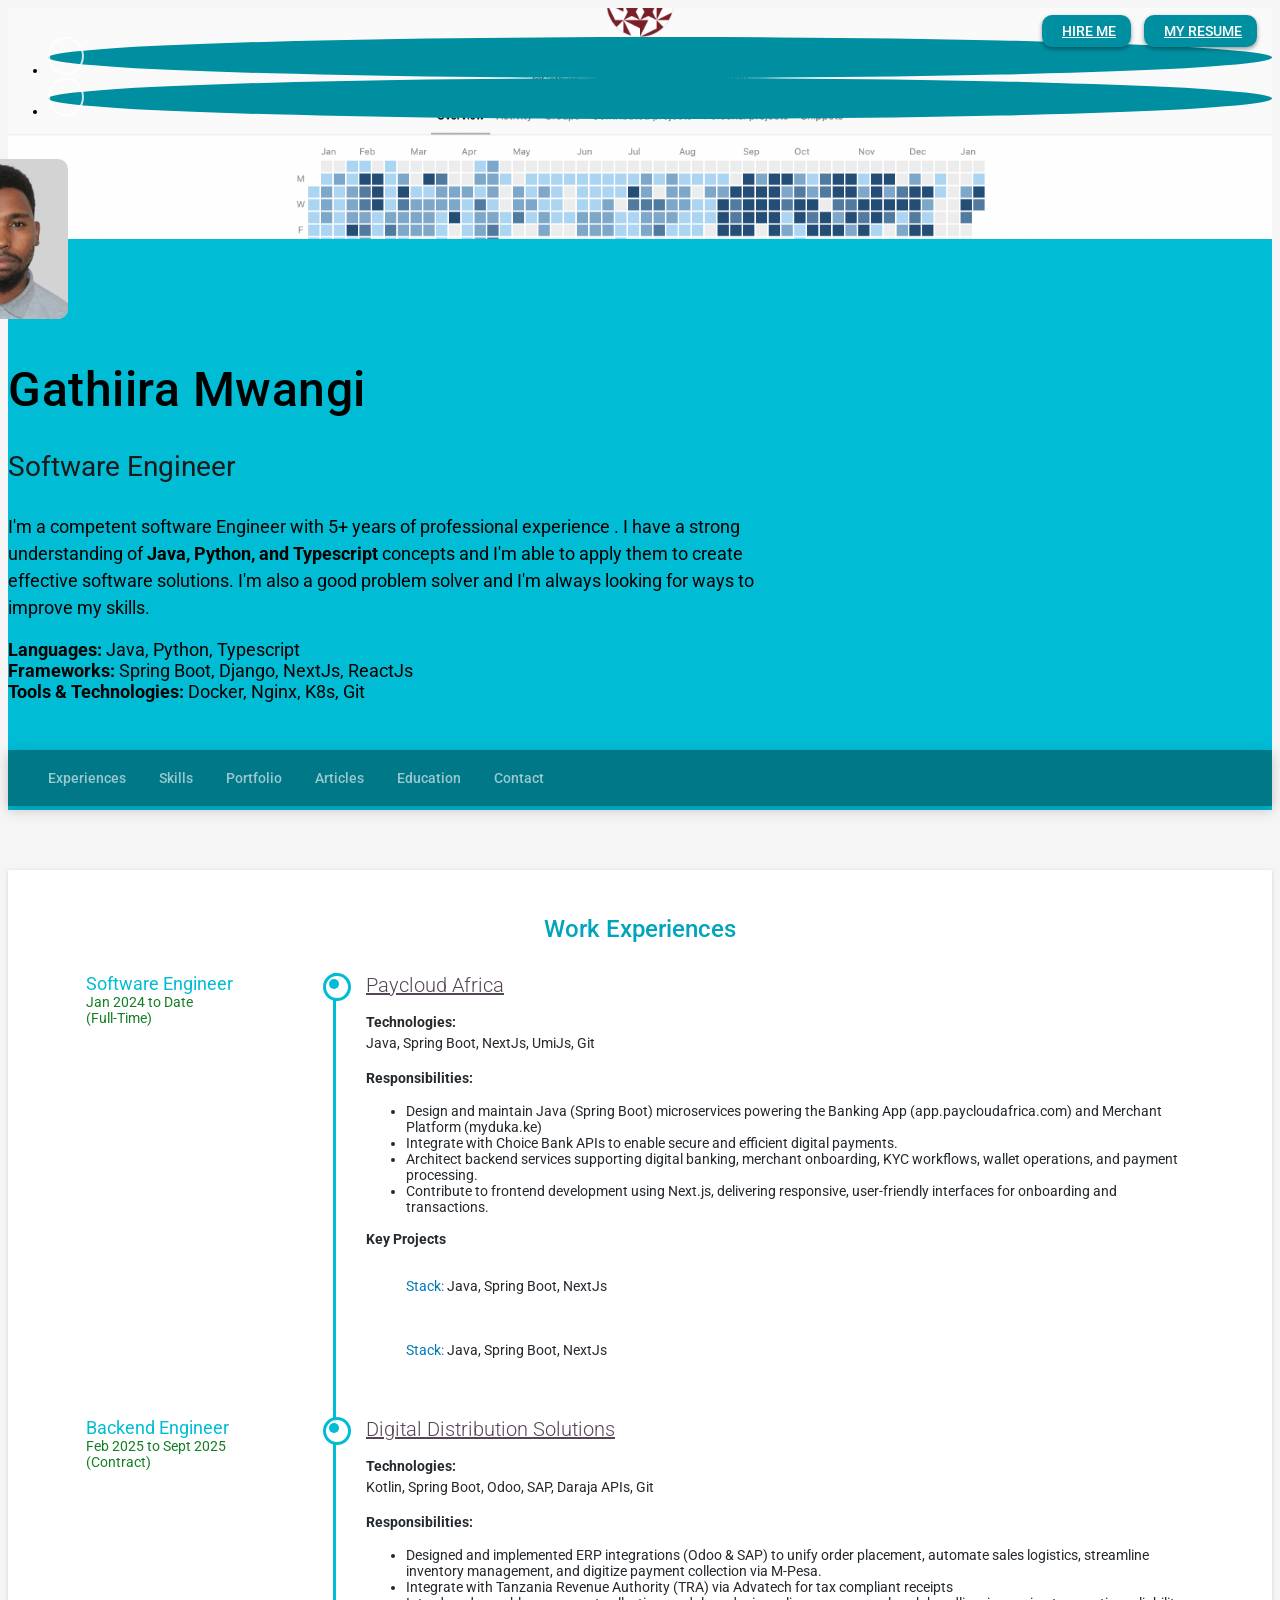
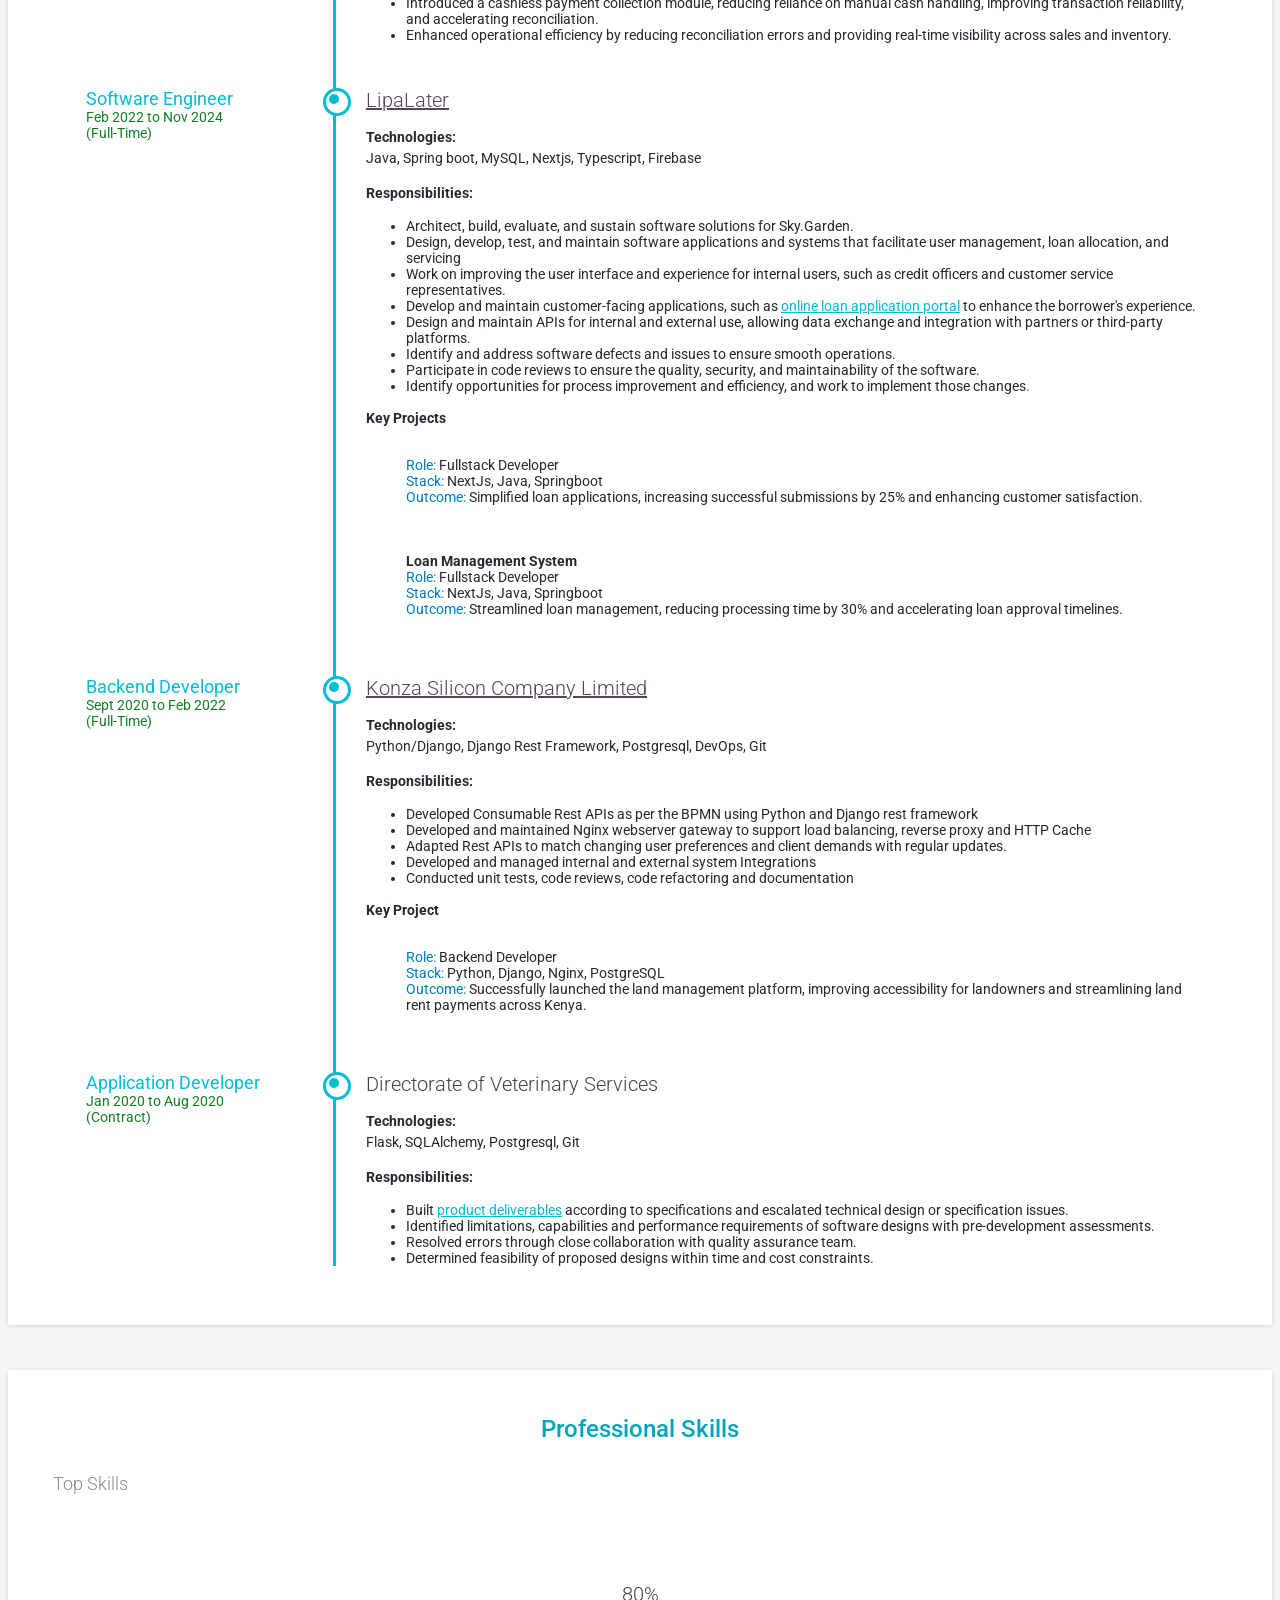
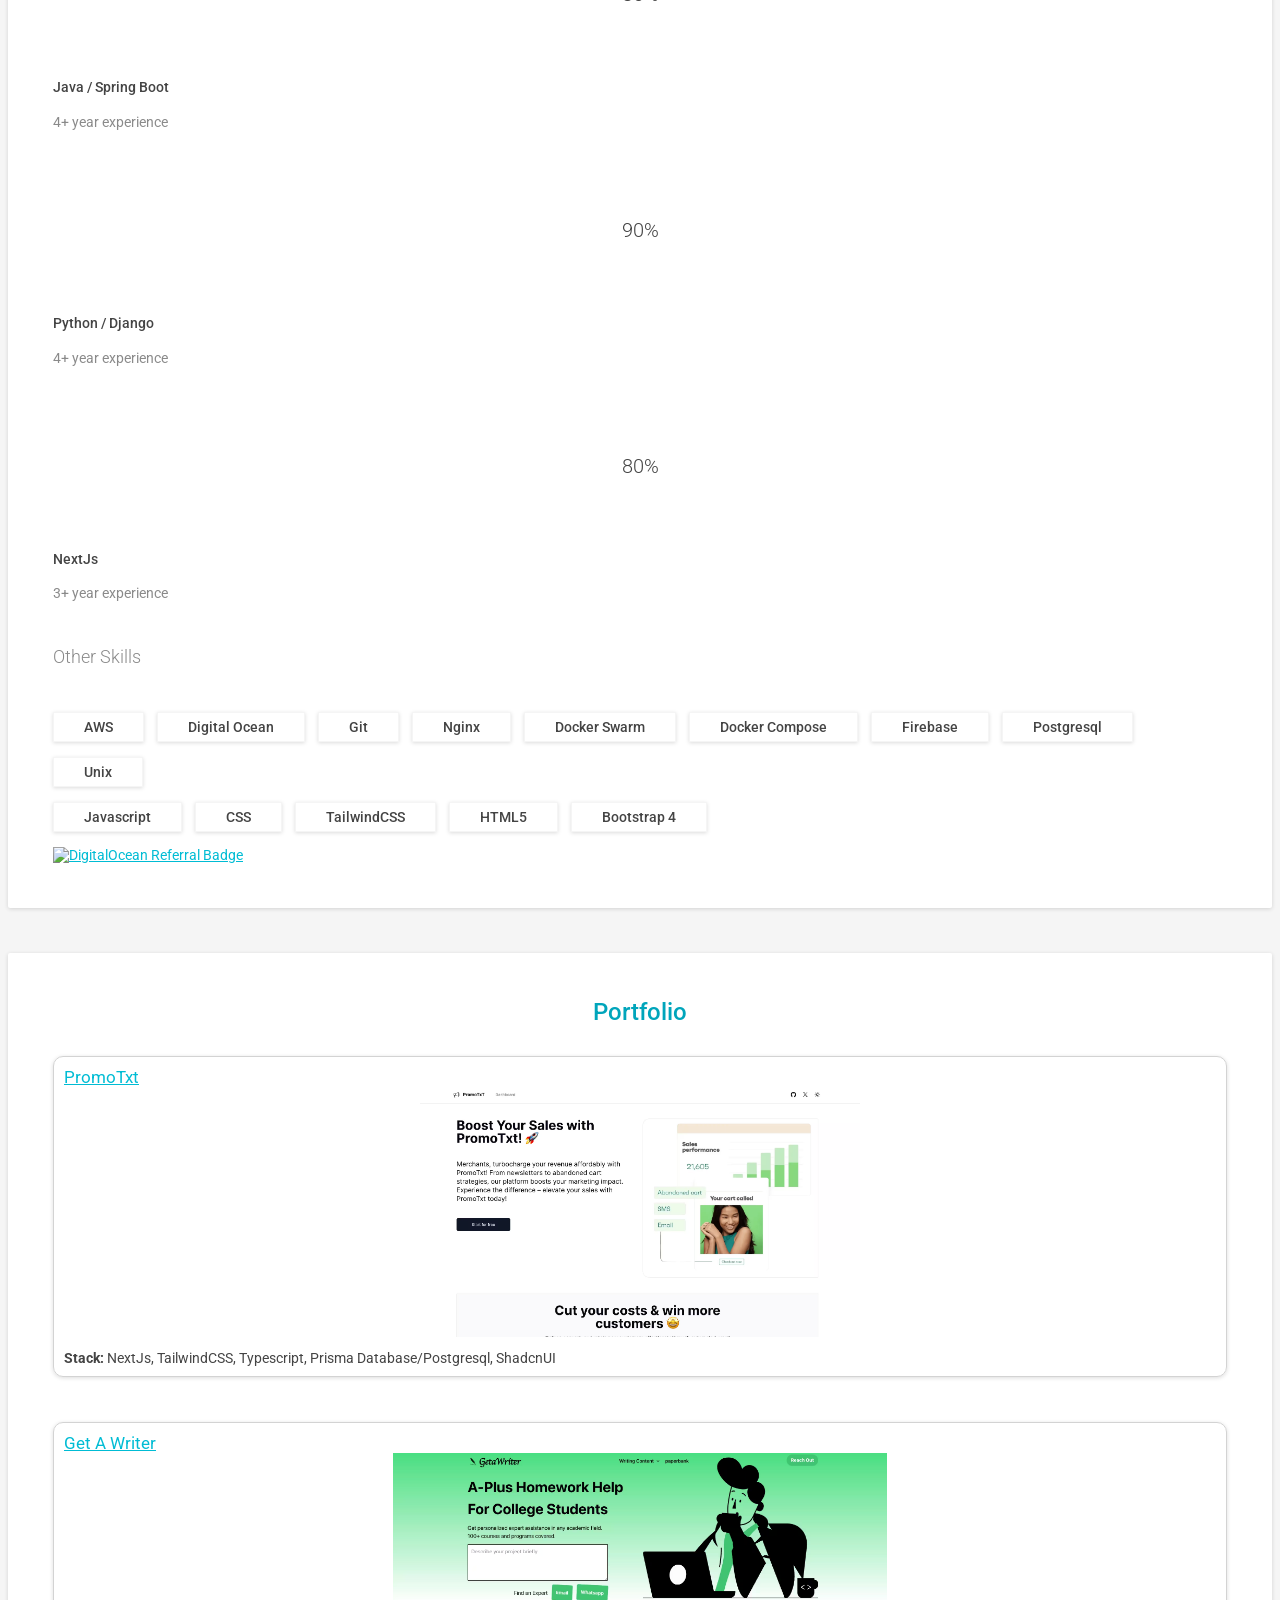
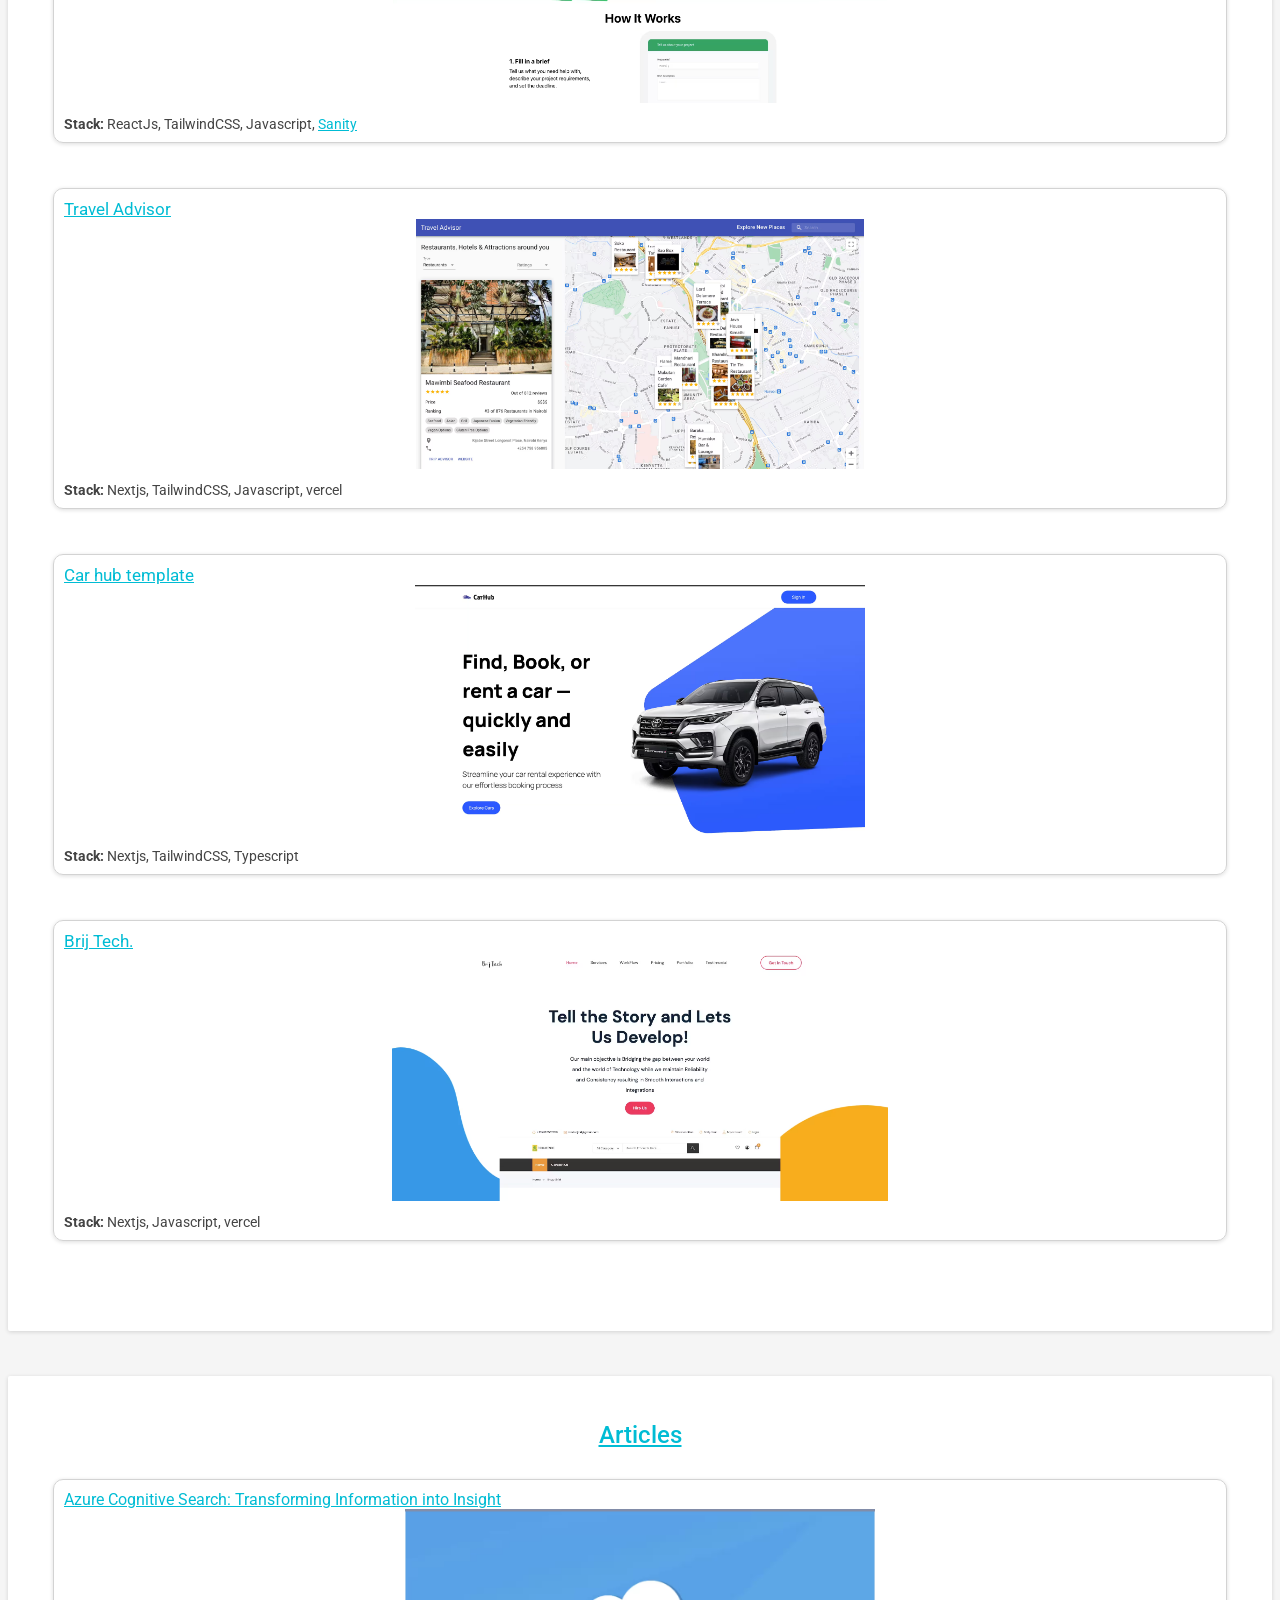
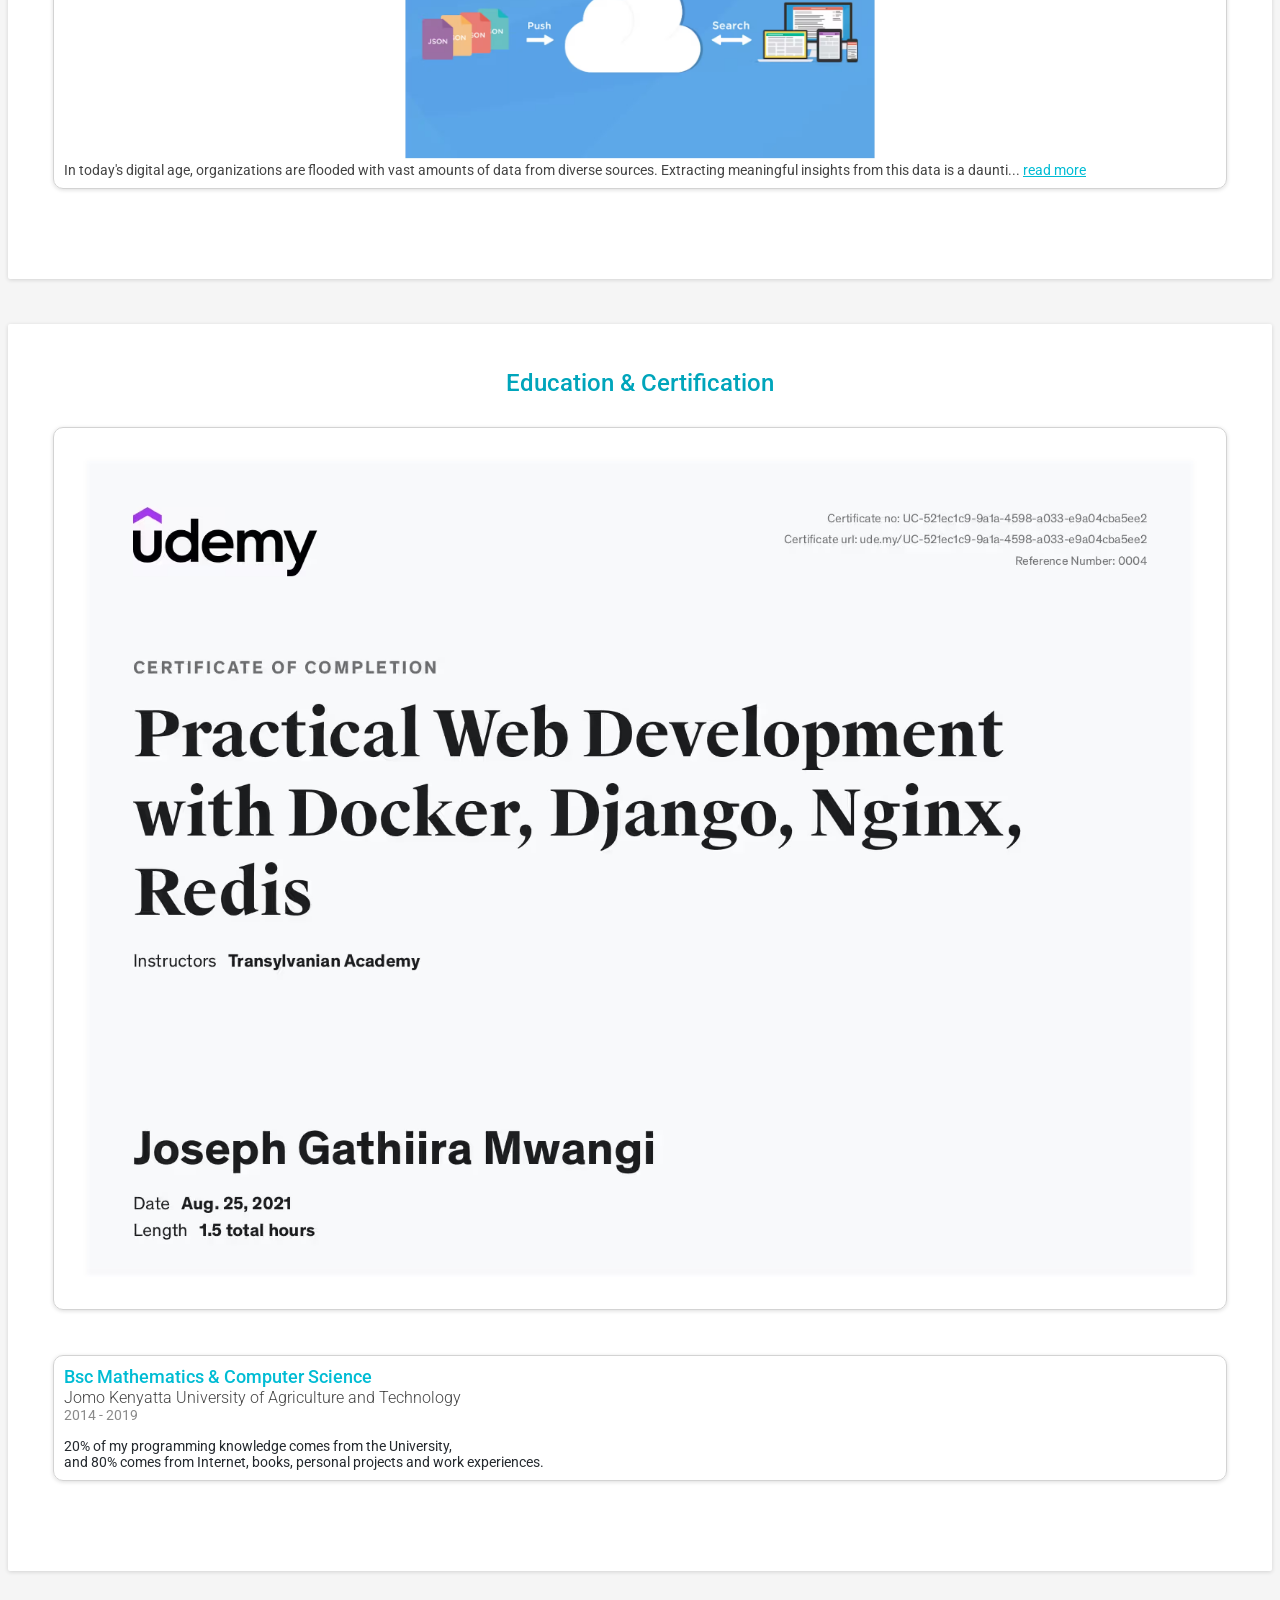
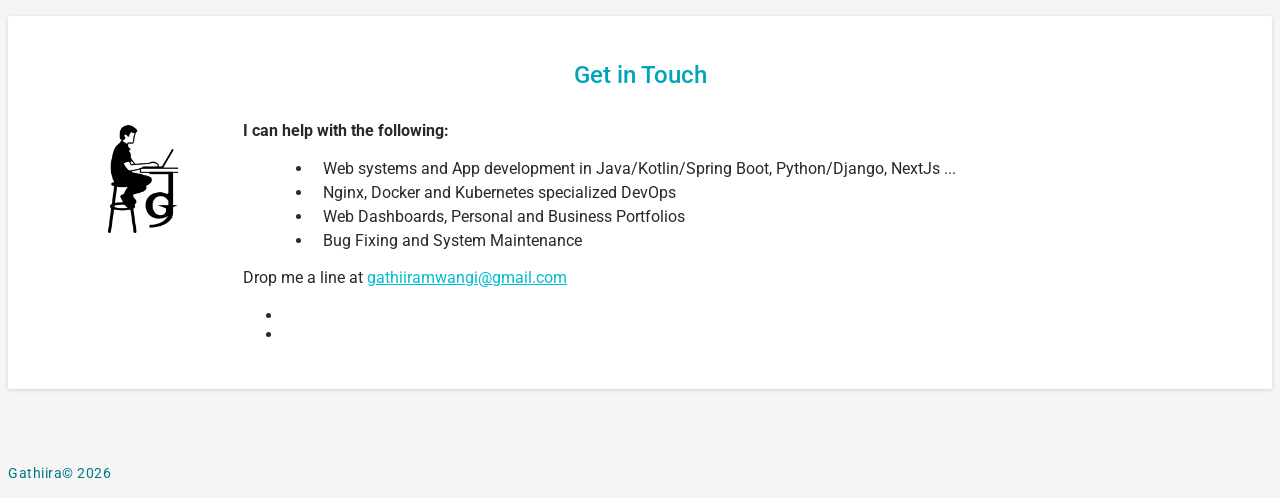
==== index.html @ e2d877ef "." ====
<!DOCTYPE html>
<html lang="en">

<head>
    <!-- Meta -->
    <meta charset="utf-8">
    <meta http-equiv="X-UA-Compatible" content="IE=edge">
    <meta name="viewport" content="width=device-width, initial-scale=1.0">

    <title>Gathiira Mwangi </title>
    <link rel="shortcut icon" href="images/favicon.ico" type="image/x-icon">
    <link rel="icon" href="images/favicon.ico" type="image/x-icon">

    <meta name="google-site-verification" content="y663wBAwI1lngxx3ba2lxByrXtx3l6PiEJY41IEzWZM" />

    <meta name="description" content="Gathiira Mwangi, Software Egnineer" />
    <meta name="keywords" content="Gathiira Mwangi, Backend Engineer, Java, Spring Boot, Python, Django, Kenya" />
    <meta name="author" content="Gathiira" />
    <meta name="topic" content="Software Egnineer">
    <meta name="summary" content="Software Egnineer">
    <meta name="abstract" content="Software Egnineer">
    <meta name="subject" content="Software Egnineer">
    <meta name="copyright" content="gathiira.github.io">
    <meta name="language" content="English">
    <meta name="robots" content="index,follow" />
    <meta name="Classification" content="Computer Science">
    <meta name="author" content="Gathiira Mwangi, gathiiramwangi@gmail.com">
    <meta name="designer" content="Gathiira Mwangi">
    <meta name="reply-to" content="gathiiramwangi@gmail.com">
    <meta name="owner" content="Gathiira Mwangi">
    <meta name="url" content="https://gathiira.github.io">
    <meta name="identifier-URL" content="https://gathiira.github.io">
    <meta name="category" content="Portfolio">
    <meta name="coverage" content="Worldwide">
    <meta name="distribution" content="Global">
    <meta name="rating" content="General">
    <meta name="revisit-after" content="7 days">

    <!-- Open Graph data -->
    <meta property="og:title" content="Gathiira Mwangi" />
    <meta property="og:image" content="https://i.postimg.cc/nVXhr9x3/logo.png" />
    <meta property="og:site_name" content="Gathiira Mwangi" />
    <meta property="og:description" content="Software Egnineer" />
    <meta property="og:type" content="website" />
    <meta property="og:url" content="https://gathiira.github.io" />

    <!-- Twitter Card data -->
    <meta name="twitter:card" content="Developer">
    <meta name="twitter:title" content="Gathiira Mwangi">
    <meta name="twitter:description" content="Software Egnineer">
    <meta name="twitter:image" content="https://i.postimg.cc/nVXhr9x3/logo.png">
    <!-- image must be at least 120x120px -->
    <meta name="twitter:site" content="@mwangyjose">
    <meta name="twitter:creator" content="@mwangyjose">

    <link
        href='https://fonts.googleapis.com/css?family=Roboto:400,500,400italic,300italic,300,500italic,700,700italic,900,900italic'
        rel='stylesheet' type='text/css'>
    <!-- Global CSS -->
    <link rel="stylesheet" href="css/bootstrap.min.css">
    <!-- Plugins CSS -->
    <link rel="stylesheet" href="css/font-awesome.css">

    <!-- Theme CSS -->
    <link id="theme-style" rel="stylesheet" href="css/styles.css">
    <!-- HTML5 shim and Respond.js for IE8 support of HTML5 elements and media queries -->
    <!--[if lt IE 9]>
    <script src="https://oss.maxcdn.com/html5shiv/3.7.2/html5shiv.min.js"></script>
    <script src="https://oss.maxcdn.com/respond/1.4.2/respond.min.js"></script>
    <![endif]-->
    <link rel="image_src" href="images/passport.png">
    <!-- Load all components -->
    <script src="https://cdn.jsdelivr.net/npm/@mariusbongarts/previewbox/dist/index.min.js"></script>

</head>

<body>

    <header class="header">
        <div class="top-bar container-fluid">
            <div class="actions">
                <a class="btn d-none d-md-inline-block" 
                href="mailto:gathiiramwangi@gmail.com?subject=Exciting Opportunity: Join Our Team as a Software Engineer!&body=Hello, Join us in our dynamic and collaborative environment, where your skills will drive innovation and impact. If you are interested in exploring this opportunity further, I would love to schedule a call to discuss the role in more detail and answer any questions you may have. Please let me know a convenient time for you, and I will arrange it accordingly. Regards," 
                target="_blank"><i
                style="color:white;" class="fa fa-paper-plane" aria-hidden="true"></i> Hire
                    Me</a>
                <a class="btn" href="https://drive.google.com/file/d/1Gcb2UJZx1NR9vFcsShkIhKy3qPBB_CsG/view?usp=sharing"
                    target="_blank"><i style="color:white;" class="fa fa-download" aria-hidden="true"></i> My Resume</a>
            </div>
            <!--//actions-->
            <ul class="social list-inline">
                <li class="list-inline-item social-links"><a href="https://www.linkedin.com/in/gathiira-mwangi/"
                        target="_blank"><i class="fa fa-linkedin" aria-hidden="true"></i></a>
                </li>
                <!-- <li class="list-inline-item social-links"><a href="https://twitter.com/mwangyjose" target="_blank
                "><i class="fa fa-twitter" aria-hidden="true"></i></a></li> -->
                <li class="list-inline-item social-links"><a href="https://github.com/Gathiira" target="_blank"><i
                            class="fa fa-github-alt" aria-hidden="true"></i></a></li>
            </ul>
            <!--//social-->
        </div>
        <!--//top-bar-->

        <div class="container intro">
            <div class="container text-center">
                <img class="profile-image" src="images/passport.avif" alt="" loading="lazy" style="object-fit: cover;">
                <h1 class="name">&#71&#97&#116&#104&#105&#105&#114&#97 Mwangi</h1>
                <div class="title">Software Engineer</div>
                <div class="profile">
                    <p>
                        I'm a competent software Engineer with 5+ years of professional experience . I have a strong
                        understanding of <b> Java, Python,
                        and Typescript </b> concepts and I'm able to apply them to create effective software solutions. I'm
                        also a good problem solver
                        and I'm always looking for ways to improve my skills.
                    </p>
                    <!-- <p class='current-job'>I'm currently working as a Software Engineer at
                        <a class='profile-link' target="_blank" href="https://sky.garden">Sky.Garden</a>
                    </p> -->

                    <div class='intro-details-items'>
                        <!-- <h5 class="intro-details-items-title">Specialties:</h5> -->
                        <div class="misc-skills">
                            <ul style="padding: 0; list-style-type: none;">
                                <li><b>Languages: </b>Java, Python, Typescript</li>
                                <li><b>Frameworks: </b>Spring Boot, Django, NextJs, ReactJs</li>
                                <li><b>Tools & Technologies: </b>Docker, Nginx, K8s, Git</li>
                            </ul>
                        </div>
                    </div>
                </div>
                <!--//profile-->
            </div>
            <!--//container-->
        </div>
        <!--//intro-->

        <div class="page-nav-space-holder d-none d-md-block">
            <div id="page-nav-wrapper" class="page-nav-wrapper text-center">
                <div class="container">
                    <ul id="page-nav" class="nav page-nav list-inline">
                        <li class="nav-item"><a class="scrollto nav-link" href="#experiences-section">Experiences</a>
                        </li>
                        <li class="nav-item"><a class="scrollto nav-link" href="#skills-section">Skills</a></li>
                        <li class="nav-item"><a class="scrollto nav-link" href="#portfolio">Portfolio</a></li>
                        <li class="nav-item"><a class="scrollto nav-link" href="#article-section">Articles</a></li>
                        <li class="nav-item"><a class="scrollto nav-link" href="#education-section">Education</a></li>
                        <li class="nav-item"><a class="scrollto nav-link" href="#contact-section">Contact</a></li>
                    </ul>
                    <!--//page-nav-->
                </div>
            </div>
            <!--//page-nav-wrapper-->
        </div>

    </header>
    <!--//header-->

    <div class="wrapper container">


        <section id="experiences-section" class="experiences-section section">
            <h2 class="section-title">Work Experiences</h2>
            <div class="timeline">


                <!--paycloud-->
                <div class="item">
                    <div class="work-place">
                        <h3 class="place">
                            <a target="_blank" href="https://paycloudafrica.com" style="color:#554455;">Paycloud Africa</a>
                        </h3>
                    </div>
                    <div class="job-meta">
                        <div class="title">Software Engineer</div>
                        <div class="time" style="color:#137e23;">Jan 2024 to Date <br>(Full-Time)</div>
                    </div>
                    <!--//job-meta-->
                    <div class="job-desc">
                        <p><b>Technologies:</b><br />
                            Java, Spring Boot, NextJs, UmiJs, Git</p>
                        <p>
                            <b>Responsibilities:</b><br />
                        <ul>
                            <li>Design and maintain Java (Spring Boot) microservices powering the Banking App
                                (app.paycloudafrica.com) and Merchant Platform (myduka.ke)</li>
                            <li>Integrate with Choice Bank APIs to enable secure and efficient digital payments.</li>
                            <li>Architect backend services supporting digital banking, merchant onboarding, KYC workflows,
                                wallet operations, and payment processing.</li>
                            <li>Contribute to frontend development using Next.js, delivering responsive, user-friendly
                                interfaces for onboarding and transactions.</li>
                        </ul>
                        <p>
                            <b>Key Projects</b>
                        </p>
                        <div id="key-project-list" style="display: grid; gap: 20px; list-style-type: none;">
                            <div>
                                <ul style="list-style-type: none;"><previewbox-link
                                    style="--pb-background-color: #D3D3D3; --pb-text-color: black; --pb-text-color-light: #000; --pb-fallback-img-color: gray;"
                                    url="https://paycloudafrica.com" title="Paycloud Banking System"
                                    description="Payments and Banking Reimagined, For Africa"
                                    imageUrl="https://paycloudafrica.com/images/logo.png" imageAlt="logo" author="Paycloud">
                                </previewbox-link>
                                    <li><span style="color: #007BB6;">Stack:</span> Java, Spring Boot, NextJs</li>
                                </ul>
                            </div>
                            <div>
                                <ul style="list-style-type: none;"><previewbox-link
                                    style="--pb-background-color: #D3D3D3; --pb-text-color: black; --pb-text-color-light: #000; --pb-fallback-img-color: gray;"
                                    url="https://myduka.ke" title="myduka"
                                    description="Store management and digital payments for small businesses in Africa"
                                    imageUrl="https://myduka.ke/images/my-duka-logo.png" imageAlt="logo" author="Paycloud">
                                </previewbox-link>
                                    <li><span style="color: #007BB6;">Stack:</span> Java, Spring Boot, NextJs</li>
                                </ul>
                            </div>
                        </div>
                    </div>
                    <!--//job-desc-->
                </div>
                <!--paycloud-->

                <!--dds-->
                <div class="item">
                    <div class="work-place">
                        <h3 class="place">
                            <a target="_blank" href="https://ddsolutions.tech" style="color:#554455;">Digital Distribution Solutions</a>
                        </h3>
                    </div>
                    <div class="job-meta">
                        <div class="title">Backend Engineer</div>
                        <div class="time" style="color:#137e23;">Feb 2025 to Sept 2025 <br>(Contract)</div>
                    </div>
                    <!--//job-meta-->
                    <div class="job-desc">
                        <p><b>Technologies:</b><br />
                            Kotlin, Spring Boot, Odoo, SAP, Daraja APIs, Git</p>
                        <p>
                            <b>Responsibilities:</b><br />
                        <ul>
                            <li>Designed and implemented ERP integrations (Odoo & SAP) to unify order placement, automate
                                sales logistics, streamline inventory management, and digitize payment collection via M-Pesa.</li>
                            <li>Integrate with Tanzania Revenue Authority (TRA) via Advatech for tax compliant receipts
                            </li>
                            <li>Introduced a cashless payment collection module, reducing reliance on manual cash handling,
                                improving transaction reliability, and accelerating reconciliation.</li>
                            <li>Enhanced operational efficiency by reducing reconciliation errors and providing real-time
                                visibility across sales and inventory.</li>
                        </ul>
                    </div>
                    <!--//job-desc-->
                </div>
                <!--dds-->

                <!--lipa later-->
                <div class="item">
                    <div class="work-place">
                        <h3 class="place">
                            <a target="_blank" href="https://lipalater.com" style="color:#554455;">LipaLater</a>
                        </h3>
                    </div>
                    <div class="job-meta">
                        <div class="title">Software Engineer</div>
                        <div class="time" style="color:#137e23;">Feb 2022 to Nov 2024 <br>(Full-Time)</div>
                    </div>
                    <!--//job-meta-->
                    <div class="job-desc">
                        <p><b>Technologies:</b><br />
                            Java, Spring boot, MySQL, Nextjs, Typescript, Firebase</p>
                        <p>
                            <b>Responsibilities:</b><br />
                        <ul>
                            <li>Architect, build, evaluate, and sustain software solutions for Sky.Garden.</li>
                            <li>Design, develop, test, and maintain software applications and systems that facilitate
                                user management, loan allocation,
                                and servicing</li>
                            <li>Work on improving the user interface and experience for internal users, such as credit
                                officers and customer service
                                representatives.</li>
                            <li>Develop and maintain customer-facing applications, such as
                                <a target="_blank" href="https://app.lipalater.com">online loan application portal</a>
                                to enhance
                                the borrower's experience.
                            </li>
                            <li>Design and maintain APIs for internal and external use, allowing data exchange and
                                integration with partners or
                                third-party platforms.</li>
                            <li>Identify and address software defects and issues to ensure smooth operations.</li>
                            <li>Participate in code reviews to ensure the quality, security, and maintainability of the
                                software.</li>
                            <li>Identify opportunities for process improvement and efficiency, and work to implement
                                those changes.</li>
                        </ul>
                        <p>
                            <b>Key Projects</b>
                        </p>
                        <div id="key-project-list" style="display: grid; gap: 20px; list-style-type: none;">
                            <div>
                                <ul style="list-style-type: none;">
                                    <previewbox-link
                                        style="--pb-background-color: #D3D3D3; --pb-text-color: black; --pb-text-color-light: #000; --pb-fallback-img-color: gray;"
                                        url="https://app.lipalater.com" 
                                        title="Lipa Later"
                                        description="Buy Now and LipaLater in flexible Monthly instalments."
                                        imageUrl="https://lipalater.com/assets/images/logo.png"
                                        imageAlt="logo" 
                                        author="Lipalater"
                                    >
                                    </previewbox-link>
                                    <li><span style="color: #007BB6;">Role:</span> Fullstack Developer</li>
                                    <li><span style="color: #007BB6;">Stack:</span> NextJs, Java, Springboot</li>
                                    <li> <span style="color: #007BB6;">Outcome:</span> Simplified loan applications, increasing successful submissions by 25% and enhancing customer satisfaction.</li>
                                </ul>
                            </div>
                            <div>
                                <ul style="list-style-type: none;">
                                    <li><b>Loan Management System</b></li>
                                    <li><span style="color: #007BB6;">Role:</span> Fullstack Developer</li>
                                    <li><span style="color: #007BB6;">Stack:</span> NextJs, Java, Springboot</li>
                                    <li> <span style="color: #007BB6;">Outcome:</span> Streamlined loan management, reducing processing time by 30% and accelerating loan approval timelines.</li>
                                </ul>
                            </div>
                        </div>
                    </div>
                    <!--//job-desc-->
                </div>
                <!--lipalater-->

                <!--konza-->
                <div class="item">
                    <div class="work-place">
                        <h3 class="place">
                            <a target="_blank" href="https://ardhisasa.lands.go.ke" style="color:#554455;">Konza Silicon
                                Company Limited</a>
                        </h3>
                    </div>
                    <div class="job-meta">
                        <div class="title">Backend Developer</div>
                        <div class="time" style="color:#137e23;">Sept 2020 to Feb 2022 <br>(Full-Time)</div>
                    </div>
                    <!--//job-meta-->
                    <div class="job-desc">
                        <p><b>Technologies:</b><br />
                            Python/Django, Django Rest Framework, Postgresql, DevOps, Git</p>
                        <p>
                            <b>Responsibilities:</b><br />
                        <ul>
                            <li>Developed Consumable Rest APIs as per the BPMN using Python and Django rest framework
                            </li>
                            <li>Developed and maintained Nginx webserver gateway to support load balancing, reverse
                                proxy and HTTP Cache</li>
                            <li>Adapted Rest APIs to match changing user preferences and client demands with regular
                                updates.</li>
                            <li>Developed and managed internal and external system Integrations</li>
                            <li>Conducted unit tests, code reviews, code refactoring and documentation</li>
                        </ul>
                        <p>
                            <b>Key Project</b>
                        </p>
                        <div id="key-project-list" style="display: grid; gap: 20px; list-style-type: none;">
                            <div>
                                <ul style="list-style-type: none;">
                                    <previewbox-link
                                        style="--pb-background-color: #D3D3D3; --pb-text-color: black; --pb-text-color-light: #000; --pb-fallback-img-color: gray;"
                                        url="https://ardhisasa.lands.go.ke" title="Ardhisasa"
                                        description="Ardhisasa is an online platform that allows Citizens, stakeholders and interested parties to interact with land information held and processes undertaken by Government."
                                        imageUrl="https://ardhisasa.lands.go.ke/assets/img/logo.png" imageAlt="logo"
                                        author="Ardhisasa">
                                    </previewbox-link>
                                    <li><span style="color: #007BB6;">Role:</span> Backend Developer</li>
                                    <li><span style="color: #007BB6;">Stack:</span> Python, Django, Nginx, PostgreSQL</li>
                                    <li> <span style="color: #007BB6;">Outcome:</span> Successfully launched the land management platform, improving accessibility for landowners and streamlining land rent
                                    payments across Kenya.</li>
                                </ul>
                            </div>
                        </div>
                    </div>
                    <!--//job-desc-->
                </div>
                <!--//konza-->

                <!-- veterinary -->
                <div class="item">
                    <div class="work-place">
                        <h3 class="place"><span>Directorate of Veterinary Services</span>
                        </h3>
                    </div>
                    <div class="job-meta">
                        <div class="title">Application Developer</div>
                        <div class="time" style="color:#137e23;">Jan 2020 to Aug 2020 <br>(Contract)</div>
                    </div>
                    <!--//job-meta-->
                    <div class="job-desc">
                        <p><b>Technologies:</b><br />
                            Flask, SQLAlchemy, Postgresql, Git</p>
                        <p>
                            <b>Responsibilities:</b><br />
                        </p>
                        <ul>
                            <li>
                                Built <a target="_blank" href="https://nyuki.co.ke/">product deliverables</a> according
                                to specifications and escalated technical design or specification issues.
                            </li>
                            <li>Identified limitations, capabilities and performance requirements of software designs
                                with pre-development assessments.</li>
                            <li>Resolved errors through close collaboration with quality assurance team.</li>
                            <li>Determined feasibility of proposed designs within time and cost constraints.</li>
                        </ul>
                    </div>
                    <!--//job-desc-->
                </div>
                <!-- veterinary-->

            </div>
            <!--//timeline-->

        </section>
        <!--//section-->

        <section id="skills-section" class="skills-section section text-center">
            <h2 class="section-title">Professional Skills</h2>
            <div class="top-skills">
                <h3 class="subtitle">Top Skills</h3>
                <div class="row">
                    <div class="item col-12 col-md-4">
                        <div class="item-inner">
                            <div class="chart-easy-pie text-center">
                                <div class="chart-theme-1 chart" data-percent="80"><span>80</span>%</div>
                            </div>
                            <h4 class="skill-name">Java / Spring Boot</h4>
                            <div class="level">4+ year experience</div>
                            <div class="desc">
                    
                            </div>
                        </div>
                        <!--//item-inner-->
                    </div>
                    <div class="item col-12 col-md-4">
                        <div class="item-inner">
                            <div class="chart-easy-pie text-center">
                                <div class="chart-theme-1 chart" data-percent="90"><span>90</span>%</div>
                            </div>
                            <h4 class="skill-name">Python / Django</h4>
                            <div class="level">4+ year experience</div>
                            <div class="desc">

                            </div>
                        </div>
                        <!--//item-inner-->
                    </div>
                    <!--//item-->
                    <div class="item col-12 col-md-4">
                        <div class="item-inner">
                            <div class="chart-easy-pie text-center">
                                <div class="chart-theme-1 chart" data-percent="80"><span>80</span>%</div>
                            </div>
                            <h4 class="skill-name"> NextJs</h4>
                            <div class="level">3+ year experience</div>
                            <div class="desc">
                            </div>
                        </div>
                        <!--//item-inner-->
                    </div>
                    <!--//item-->
                </div>
                <!--//row-->
            </div>
            <!--//top-skills-->

            <div class="other-skills">
                <h3 class="subtitle">Other Skills</h3>
                <div class="misc-skills">
                    <span class="skill-tag">AWS</span>
                    <span class="skill-tag">Digital Ocean</span>
                    <span class="skill-tag">Git</span>
                    <span class="skill-tag">Nginx</span>
                    <span class="skill-tag">Docker Swarm</span>
                    <span class="skill-tag">Docker Compose</span>
                    <span class="skill-tag">Firebase</span>
                    <span class="skill-tag">Postgresql</span>
                    <span class="skill-tag">Unix</span>
                    <br>
                    <span class="skill-tag">Javascript</span>
                    <span class="skill-tag">CSS</span>
                    <span class="skill-tag">TailwindCSS</span>
                    <span class="skill-tag">HTML5</span>
                    <span class="skill-tag">Bootstrap 4</span>
                    <br>
                    <a href="https://www.digitalocean.com/?refcode=c87811f890d0&utm_campaign=Referral_Invite&utm_medium=Referral_Program&utm_source=badge"
                        target="_blank">
                        <img src="https://web-platforms.sfo2.digitaloceanspaces.com/WWW/Badge%202.svg"
                            alt="DigitalOcean Referral Badge" loading="lazy" /></a>
                </div>
            </div>
            <!--//other-skills-->

        </section>
        <!--//skills-section-->

        <!-- Portfolio Section start here -->

        <section id="portfolio" class="book-section section">
            <h2 class="section-title">Portfolio</h2>
            <div class="row">
                <!--item-->
                <div class="item col-12 col-md-6">
                
                    <div class="item-inner">
                        <div class="title" style="color:#007BB6;font-size: larger;"><a href="https://promotxt.vercel.app" target="_blank"
                                rel="noopener noreferrer">PromoTxt</a></div>
                        <div class="sub-title"><a href="https://promotxt.vercel.app" target="_blank">
                                <img class="portfolio-image" src="images/promotxt.avif" alt="" loading="lazy"></a>
                        </div>
                        <div class="desc" style="margin-top: 10px;">
                            <b>Stack:</b> NextJs, TailwindCSS, Typescript, Prisma Database/Postgresql, ShadcnUI
                        </div>
                    </div>
                
                </div>
                <!--//item-->
                <!--item-->
                <div class="item col-12 col-md-6">

                    <div class="item-inner">
                        <div class="title" style="color:#007BB6;font-size: larger;"><a href="https://getawriter.vercel.app"
                                target="_blank" rel="noopener noreferrer">Get A Writer</a></div>
                        <div class="sub-title"><a href="https://getawriter.vercel.app" target="_blank">
                                <img class="portfolio-image" src="images/getawriter.avif" alt="" loading="lazy"></a>
                        </div>
                        <div class="desc" style="margin-top: 10px;">
                            <b>Stack:</b> ReactJs, TailwindCSS, Javascript, <a href="https://www.sanity.io">Sanity</a>
                        </div>
                    </div>

                </div>
                <!--//item-->
                <!--item-->
                <div class="item col-12 col-md-6">

                    <div class="item-inner">
                        <div class="title" style="color:#007BB6;font-size: larger;">
                            <a href="https://raundi.vercel.app" target="_blank" rel="noopener noreferrer">Travel
                                Advisor</a>
                        </div>
                        <div class="sub-title">
                            <a href="https://raundi.vercel.app" target="_blank">
                                <img class="portfolio-image" src="images/travelAdvisor.avif" alt="" loading="lazy">
                            </a>
                        </div>
                        <div class="desc" style="margin-top: 10px;">
                            <b>Stack:</b> Nextjs, TailwindCSS, Javascript, vercel
                        </div>
                    </div>
                </div>
                <!--//item-->
                <!--item-->
                <div class="item col-12 col-md-6" style="grid-row: span 2 / span 2;">

                    <div class="item-inner">
                        <div class="title" style="color:#007BB6;font-size: larger;">
                            <a href="https://carhub-view.vercel.app" target="_blank" rel="noopener noreferrer">Car hub
                                template</a>
                        </div>
                        <div class="sub-title">
                            <a href="https://carhub-view.vercel.app" target="_blank">
                                <img class="portfolio-image" src="images/carhub.avif" alt="" loading="lazy">
                            </a>
                        </div>
                        <div class="desc" style="margin-top: 10px;">
                            <b>Stack:</b> Nextjs, TailwindCSS, Typescript
                        </div>
                    </div>
                </div>
                <!--//item-->

                <!--item-->
                <div class="item col-12 col-md-6">
                    <div class="item-inner">
                        <div class="title" style="color:#007BB6; font-size: larger;">
                            <a href="https://brijtechke.info" target="_blank" rel="noopener noreferrer">Brij Tech.</a>
                        </div>
                        <div class="sub-title">
                            <a href="https://brijtechke.info" target="_blank">
                                <img class="portfolio-image" src="images/brijtech.avif" alt="" loading="lazy">
                            </a>
                        </div>
                        <div class="desc" style="margin-top: 10px;">
                            <b>Stack:</b> Nextjs, Javascript, vercel
                        </div>
                    </div>
                </div>
                <!--//item-->
            </div>
            <!--//row-->
        </section>
        <!--//section-->

        <!-- //Portfolio section here -->


        <!-- articles Section start here -->

        <section id="article-section" class="book-section section">
            <h2 class="section-title">
                <a href="https://gathiira.hashnode.dev" target="_blank"
                    rel="noopener noreferrer">Articles
                </a>
            </h2>
            <div class="row">

                <!--item-->
                <div class="item col-12 col-md-6">
                    <div class="item-inner">
                        <div class="title" style="color:#007BB6; font-size: medium;">
                            <a href="https://gathiira.hashnode.dev/azure-cognitive-search-transforming-information-into-insight"
                                target="_blank" rel="noopener noreferrer">
                                Azure Cognitive Search: Transforming Information into Insight
                            </a>
                        </div>
                        <div class="sub-title">
                            <a href="https://gathiira.hashnode.dev/azure-cognitive-search-transforming-information-into-insight"
                                target="_blank">
                                <img class="portfolio-image" src="images/azure-article.avif" alt="" loading="lazy">
                            </a>
                        </div>
                        <div class="desc">
                            In today's digital age, organizations are flooded with vast amounts of data from diverse
                            sources.
                            Extracting meaningful insights from this data is a daunti... <a
                                href="https://gathiira.hashnode.dev/azure-cognitive-search-transforming-information-into-insight"
                                target="_blank" rel="noopener noreferrer">read more</a>
                        </div>
                    </div>
                </div>
                <!--//item-->

            </div>
        </section>

        <!--- end article Section -->

        <!--- Education Section -->
        
        <section id="education-section" class="education-section section">
            <h2 class="section-title">Education & Certification</h2>
            <div class="row">

                <!--item-->
                <div class="item col-12 col-md-6">
        
                    <div class="item-inner">
                        <div class="sub-title"><a
                                href="https://www.udemy.com/certificate/UC-521ec1c9-9a1a-4598-a033-e9a04cba5ee2/"
                                target="_blank">
                                <img class="portfolio-image-edu" src="images/django_nginx.avif" alt="" loading="lazy"></a></div>
                    </div>
                </div>
                <!--//item-->

                <!--item-->
                <div class="item col-12 col-md-6">
                
                    <div class="item-inner">
                        <div class="title">Bsc Mathematics & Computer Science</div>
                        <div class="sub-title">
                            Jomo Kenyatta University of Agriculture and Technology
                        </div>
                        <div class="time">2014 - 2019</div>
                        <div class="desc">
                            20% of my programming knowledge comes from the University,<br> and 80% comes from Internet,
                            books, personal projects and work experiences.
                        </div>
                    </div>
                
                </div>
                <!--//item-->
        
            </div>
            <!--//row-->
        </section>
        <!--//section-->
        <!---End Education Section --->

        <!-- Contact us -->
        <section id="contact-section" class="contact-section section">
            <h2 class="section-title">Get in Touch</h2>
            <div class="intro">
                <img class="profile-image" src="images/logo.png" alt="" loading="lazy">
                <div class="dialog">
                    <p><strong>I can help with the following:</strong></p>
                    <ul class="list-unstyled service-list">
                        <li><i class="fa fa-check" aria-hidden="true"></i>Web systems and App development in
                            Java/Kotlin/Spring Boot, Python/Django, NextJs ...
                        </li>
                        <li><i class="fa fa-check" aria-hidden="true"></i>Nginx, Docker and Kubernetes specialized
                            DevOps</li>
                        <li><i class="fa fa-check" aria-hidden="true"></i>Web Dashboards, Personal and Business
                            Portfolios</li>
                        <li><i class="fa fa-check" aria-hidden="true"></i>Bug Fixing and System Maintenance</li>
                    </ul>
                    <p>Drop me a line at <a href="mailto:gathiiramwangi@gmail.com">gathiiramwangi@gmail.com</a></p>
                    <ul class="social list-inline text-start">
                        <li class="list-inline-item"><a href="https://www.linkedin.com/gathiira-mwangi/"
                                target="_blank"><i class="fa fa-linkedin" aria-hidden="true"></i></a>
                        </li>
                        <!-- <li class="list-inline-item"><a href="https://twitter.com/mwangyjose" target="_blank
                "><i class="fa fa-twitter" aria-hidden="true"></i></a> -->
                        </li>
                        <li class="list-inline-item"><a href="https://github.com/Gathiira" target="_blank"><i
                                    class="fa fa-github-alt" aria-hidden="true"></i></a>
                        </li>
                    </ul>
                    <!--//social-->
                </div>
                <!--//diaplog-->
            </div>
            <!--//intro-->

        </section>
        <!--//section-->

    </div>
    <!--//wrapper-->

    <footer class="footer text-center">
        <div class="container">
            <p class="copyright">Gathiira&copy;
                <script>document.write(new Date().getFullYear());</script>
            </p>
        </div>
        <!--//container-->
    </footer>

    <!-- Javascript -->
    <script type="text/javascript" src="js/jquery-3.2.1.min.js"></script>
    <script type="text/javascript" src="js/popper.min.js"></script>
    <script type="text/javascript" src="js/bootstrap.min.js"></script>
    <script type="text/javascript" src="js/back-to-top.js"></script>
    <script type="text/javascript" src="js/jquery.scrollTo.min.js"></script>
    <script type="text/javascript" src="js/jquery.easypiechart.min.js"></script>
    <script type="text/javascript" src="js/imagesloaded.pkgd.min.js"></script>
    <script type="text/javascript" src="js/isotope.pkgd.min.js"></script>
    <!-- Place this tag in your head or just before your close body tag. -->
    <script async defer src="https://buttons.github.io/buttons.js"></script>

    <!-- custom js -->
    <script type="text/javascript" src="js/main.js"></script>
    <script type="text/javascript" src="https://platform.linkedin.com/badges/js/profile.js" async defer></script>

</body>

</html>
---- css/styles.css ----
/*
 * Template Name: Sphere - Responsive website template for CV/Resume/Portfolio
 * Version: 2.0
 * Author: Xiaoying Riley at 3rd Wave Media
 * Website: http://themes.3rdwavemedia.com/
 * Twitter: @3rdwave_themes
*/
/* ======= Base ======= */
body {
  font-family: "Roboto", sans-serif;
  color: #24292e;
  background: #f5f5f5;
  font-size: 14px;
  -webkit-font-smoothing: antialiased;
  -moz-osx-font-smoothing: grayscale;
  color: #444;
  overflow-x: hidden;
  position: relative;
}

h1,
h2,
h3,
h4,
h5,
h6 {
  font-weight: 500;
}

a {
  color: #00bcd4;
  -webkit-transition: all 0.4s ease-in-out;
  -moz-transition: all 0.4s ease-in-out;
  -ms-transition: all 0.4s ease-in-out;
  -o-transition: all 0.4s ease-in-out;
}

a:hover {
  text-decoration: underline;
  color: #007888;
}

a:focus {
  text-decoration: none;
}

p {
  line-height: 1.5;
}

.btn,
a.btn {
  background: #008fa1;
  color: #fff;
  padding: 8px 15px;
  -webkit-border-radius: 2px;
  -moz-border-radius: 2px;
  -ms-border-radius: 2px;
  -o-border-radius: 2px;
  border-radius: 10px;
  -moz-background-clip: padding;
  -webkit-background-clip: padding-box;
  background-clip: padding-box;
  -webkit-box-shadow: 0 2px 4px 0 rgba(0, 0, 0, 0.4);
  -moz-box-shadow: 0 2px 4px 0 rgba(0, 0, 0, 0.4);
  box-shadow: 0 2px 4px 0 rgba(0, 0, 0, 0.4);
  text-transform: uppercase;
  font-weight: 500;
  font-size: 14px;
}

.btn:hover,
a.btn:hover {
  color: #fff;
  background: #00a5bb;
}

#topcontrol {
  -webkit-transition: all 0.4s ease-in-out;
  -moz-transition: all 0.4s ease-in-out;
  -ms-transition: all 0.4s ease-in-out;
  -o-transition: all 0.4s ease-in-out;
  background: #008fa1;
  color: #fff;
  text-align: center;
  display: inline-block;
  z-index: 30;
  width: 36px;
  height: 36px;
  -webkit-border-radius: 50%;
  -moz-border-radius: 50%;
  -ms-border-radius: 50%;
  -o-border-radius: 50%;
  border-radius: 50%;
  -moz-background-clip: padding;
  -webkit-background-clip: padding-box;
  background-clip: padding-box;
  -webkit-box-shadow: 0 6px 10px 0 rgba(0, 0, 0, 0.3);
  -moz-box-shadow: 0 6px 10px 0 rgba(0, 0, 0, 0.3);
  box-shadow: 0 6px 10px 0 rgba(0, 0, 0, 0.3);
}

#topcontrol:hover {
  background: #007888;
  color: #fff;
}

#topcontrol .fa {
  position: relative;
  top: 3px;
  font-size: 25px;
  font-weight: normal;
}

.header {
  background: #00bcd4;
  color: black;
  height: fit-content;
}

.header a {
  color: #fff;
}

.header .top-bar {
  position: relative;
  padding-top: 15px;
  padding-bottom: 120px;
  background-image: url("profile.png");
  background-repeat: no-repeat;
  background-position: center;
  background-size: cover;
}

.header .social {
  margin-bottom: 0;
}

.header .social a {
  color: rgba(255, 255, 255, 0.8);
  display: inline-block;
  text-align: center;
  width: 32px;
  height: 32px;
  -webkit-border-radius: 50%;
  -moz-border-radius: 50%;
  -ms-border-radius: 50%;
  -o-border-radius: 50%;
  border-radius: 50%;
  -moz-background-clip: padding;
  -webkit-background-clip: padding-box;
  background-clip: padding-box;
  padding-top: 2px;
  font-size: 16px;
  border: 2px solid rgba(255, 255, 255, 0.8);
}

.header .social a:hover {
  color: #fff;
  border-color: #fff;
}

.social-links {
  background-color: #008fa1;
  border-radius: 50%;
}

.header .actions {
  position: absolute;
  right: 15px;
  top: 15px;
}

.header .actions .fa {
  margin-right: 5px;
  color: #008fa1;
}

.header .actions a {
  margin-right: 10px;
  color: #fff;
}

.header .actions a:last-child {
  margin-right: 0;
}

.header .profile-image {
  position: absolute;
  width: 140px;
  border-radius: 10px;
  object-fit: fill;
  height: 160px;
  top: -80px;
  margin-left: -80px;
  background-color: lightgray;
}

.profile-image:hover {
  /* background: lightgray; */
  border-radius: 10px;
}

@keyframes text-move {
  0% {
    color: rgb(46, 45, 45);
  }
  25% {
    color: rgb(122, 119, 119);
  }
  50% {
    color: rgb(7, 92, 84);
  }
  75% {
    color: rgb(53, 154, 53);
  }
  100% {
    color: rgb(104, 160, 142);
  }
}

.header .name {
  font-size: 48px;
  letter-spacing: 0.5px;
  animation-name: text-move;
  animation-duration: 30s;
  animation-delay: 5s;
  animation-iteration-count: infinite;
  animation-direction: alternate;
  animation-timing-function: ease-in-out;
}

.header .title {
  font-size: 28px;
  font-weight: 400;
  color: rgb(27, 26, 26);
  margin-bottom: 30px;
}

.header .intro {
  padding-top: 90px;
  padding-bottom: 30px;
  position: relative;
  font-size: 16px;
  display: flex;
}

.header .profile {
  max-width: 800px;
  margin: 0 auto;
  text-align: start;
  font-size: 18px;
}

/* .profile:hover {
  font-weight: 500;
} */

.header .profile .current-job {
  padding-top: 20px;
  animation-name: text-move;
  animation-duration: 30s;
  animation-delay: 5s;
  animation-iteration-count: infinite;
  animation-direction: alternate;
  animation-timing-function: ease-in-out;
}

.header .profile .profile-link {
  font-size: 20px;
  animation-name: text-move;
  animation-duration: 30s;
  animation-iteration-count: infinite;
  animation-direction: reverse;
  animation-timing-function: ease-in-out;
}

.header .intro-details {
  margin-top: 5%;
  display: flex;
  gap: 10px;
}

@media all and (max-width: 600px) {
  /* styles here */
  .header .intro-details {
    margin-top: 5px;
    display: flex;
    flex-direction: column;
    gap: 10px;
  }
}

.header .intro-details .intro-details-items {
  flex-basis: 100%;
  text-align: center;
  padding: 5px;
  margin-top: 5px;
  color: #24292e;
  border: 1px solid #008fa1;
  border-radius: 20px;
}
.header .intro-details .intro-details-items .intro-details-items-title {
  text-align: center;
}

/* Page Nav */
.page-nav-space-holder {
  height: 60px;
  position: relative;
}

.page-nav-wrapper {
  background: #007888;
  padding-top: 20px;
  padding-bottom: 20px;
  position: absolute;
  width: 100%;
  left: 0;
  -webkit-box-shadow: 0 4px 12px rgba(0, 0, 0, 0.2);
  -moz-box-shadow: 0 4px 12px rgba(0, 0, 0, 0.2);
  box-shadow: 0 4px 12px rgba(0, 0, 0, 0.2);
}

.page-nav-wrapper.fixed {
  position: fixed;
  top: 0;
  left: 0;
  width: 100%;
  z-index: 100;
  background: #00bcd4;
}

.page-nav-wrapper a {
  color: rgba(255, 255, 255, 0.6);
  text-decoration: none;
  font-weight: 500;
}

.page-nav-wrapper .page-nav {
  margin: 0 auto;
  display: inline-block;
}

.page-nav-wrapper .page-nav li {
  margin-right: 30px;
  display: inline-block;
  background: none;
}

.page-nav-wrapper .page-nav li:hover,
.page-nav-wrapper .page-nav li:active {
  background: none;
}

.page-nav-wrapper .page-nav li a {
  color: rgba(255, 255, 255, 0.6);
  padding: inherit;
}

.page-nav-wrapper .page-nav li a:hover {
  color: #fff;
}

.page-nav-wrapper .page-nav li a:hover,
.page-nav-wrapper .page-nav li a:active,
.page-nav-wrapper .page-nav li a:focus {
  background: none;
}

.page-nav-wrapper .page-nav li a.active {
  color: #fff;
  background: none;
}

.page-nav-wrapper .page-nav li:last-child {
  margin-right: 0;
}

.wrapper {
  padding-top: 60px;
  padding-bottom: 60px;
}

.section {
  -webkit-box-shadow: 0 1px 4px 0 rgba(0, 0, 0, 0.14);
  -moz-box-shadow: 0 1px 4px 0 rgba(0, 0, 0, 0.14);
  box-shadow: 0 1px 4px 0 rgba(0, 0, 0, 0.14);
  padding: 45px;
  background: #fff;
  margin-bottom: 45px;
  -webkit-border-radius: 2px;
  -moz-border-radius: 2px;
  -ms-border-radius: 2px;
  -o-border-radius: 2px;
  border-radius: 2px;
  -moz-background-clip: padding;
  -webkit-background-clip: padding-box;
  background-clip: padding-box;
}

.section:last-child {
  margin-bottom: 0;
}

.section-title {
  margin-top: 0;
  margin-bottom: 30px;
  font-size: 24px;
  text-align: center;
  color: #00a5bb;
}

.timeline {
  border-left: 3px solid #00bcd4;
  border-bottom-right-radius: 2px;
  border-top-right-radius: 2px;
  position: relative;
  padding: 0 30px;
  margin-left: 280px;
}

.timeline .item {
  position: relative;
  margin-bottom: 45px;
}

.timeline .item:last-child {
  margin-bottom: 0;
}

.timeline .item:before {
  content: "";
  position: absolute;
  left: -43px;
  top: 0;
  display: inline-block;
  width: 22px;
  height: 22px;
  -webkit-border-radius: 50%;
  -moz-border-radius: 50%;
  -ms-border-radius: 50%;
  -o-border-radius: 50%;
  border-radius: 50%;
  -moz-background-clip: padding;
  -webkit-background-clip: padding-box;
  background-clip: padding-box;
  background: #fff;
  border: 3px solid #00bcd4;
}

.timeline .item:after {
  content: "";
  position: absolute;
  left: -37px;
  top: 6px;
  display: inline-block;
  width: 10px;
  height: 10px;
  -webkit-border-radius: 50%;
  -moz-border-radius: 50%;
  -ms-border-radius: 50%;
  -o-border-radius: 50%;
  border-radius: 50%;
  -moz-background-clip: padding;
  -webkit-background-clip: padding-box;
  background-clip: padding-box;
  background: #00bcd4;
  z-index: 10;
}

.timeline .work-place {
  position: relative;
}

.timeline .location {
  position: absolute;
  right: 0;
  top: 2px;
  color: #8a8a8a;
}

.timeline .location .fa {
  margin-right: 5px;
}

.timeline .place {
  margin-top: 0;
  margin-bottom: 15px;
  font-size: 20px;
  font-weight: 300;
}

.timeline .job-meta {
  position: absolute;
  left: -280px;
  top: 0;
}

.timeline .job-meta .title {
  font-size: 18px;
  color: #00bcd4;
}

.timeline .job-meta .time {
  color: #8a8a8a;
}

.timeline .job-desc {
  color: #24292e;
}

.skills-section .subtitle {
  font-size: 18px;
  color: #8a8a8a;
  margin-top: 0;
  margin-bottom: 45px;
  font-weight: 300;
}

.skills-section .top-skills {
}

.skills-section .top-skills .item {
  margin-bottom: 45px;
}

.skills-section .level {
  color: #8a8a8a;
  margin-bottom: 15px;
}

.skills-section .desc {
  color: #24292e;
}

.skills-section .skill-tag {
  -webkit-box-shadow: 0 1px 4px 0 rgba(0, 0, 0, 0.14);
  -moz-box-shadow: 0 1px 4px 0 rgba(0, 0, 0, 0.14);
  box-shadow: 0 1px 4px 0 rgba(0, 0, 0, 0.14);
  padding: 6px 30px;
  display: inline-block;
  margin-right: 10px;
  border: 1px solid #f5f5f5;
  font-weight: 500;
  margin-bottom: 15px;
  font-size: 14px;
}

.chart-easy-pie {
  positon: relative;
}

.chart {
  width: 110px;
  height: 110px;
  vertical-align: middle;
  position: relative;
  margin: 0 auto;
  text-align: center;
  font-size: 20px;
  font-weight: 300;
  margin-bottom: 30px;
}

.chart span {
  line-height: 110px;
}

.chart canvas {
  position: absolute;
  left: 0;
  top: 0;
}

.testimonials-section .testimonials-carousel {
  max-width: 800px;
  margin: 0 auto;
}

.testimonials-section .item {
  padding-left: 60px;
  margin-bottom: 45px;
}

.testimonials-section .quote {
  border-left: none;
  padding: 0;
  font-size: 22px;
  color: #24292e;
  font-weight: 300;
  position: relative;
}

.testimonials-section .source .name {
  font-size: 16px;
}

.testimonials-section .source .position {
  color: #8a8a8a;
}

.testimonials-section .fa-quote-left {
  position: absolute;
  left: -60px;
  top: 0;
  width: 36px;
  height: 36px;
  display: inline-block;
  background: #00bcd4;
  color: #fff;
  -webkit-border-radius: 50%;
  -moz-border-radius: 50%;
  -ms-border-radius: 50%;
  -o-border-radius: 50%;
  border-radius: 50%;
  -moz-background-clip: padding;
  -webkit-background-clip: padding-box;
  background-clip: padding-box;
  text-align: center;
  padding-top: 10px;
  font-size: 16px;
}

.testimonials-section .carousel-indicators {
  bottom: 0;
  margin-bottom: 0;
}

.testimonials-section .carousel-indicators li {
  background-color: #bdbdbd;
  border: none;
  width: 10px;
  height: 10px;
  margin: 0;
  margin-right: 8px;
  -webkit-border-radius: 50%;
  -moz-border-radius: 50%;
  -ms-border-radius: 50%;
  -o-border-radius: 50%;
  border-radius: 50%;
  -moz-background-clip: padding;
  -webkit-background-clip: padding-box;
  background-clip: padding-box;
  cursor: pointer;
}

.testimonials-section .carousel-indicators li.active {
  background-color: #00bcd4;
  width: 10px;
  height: 10px;
  margin: 0;
  margin-right: 8px;
}

/**
Portfolio Section
*/

.portfolio-section .filters {
  list-style: none;
  margin: 0 auto;
  margin-bottom: 30px;
  text-align: center;
  border-bottom: 1px solid #e8e8e8;
}

.portfolio-section .filters .type {
  margin-right: 30px;
  list-style: none;
  display: inline-block;
  padding: 8px 15px;
  color: #8a8a8a;
  cursor: pointer;
  font-size: 14px;
  text-transform: uppercase;
  font-weight: 500;
}

.portfolio-section .filters .type:last-child {
  margin-right: 0;
}

.portfolio-section .filters .type.active {
  color: #00bcd4;
  border-bottom: 2px solid #00bcd4;
}

.portfolio-section .item {
  margin-bottom: 30px;
}

.portfolio-section .item .figure {
  margin-bottom: 0;
}

.portfolio-section .item-inner {
  -webkit-border-radius: 2px;
  -moz-border-radius: 2px;
  -ms-border-radius: 2px;
  -o-border-radius: 2px;
  border-radius: 10px;
  -moz-background-clip: padding;
  -webkit-background-clip: padding-box;
  background-clip: padding-box;
  position: relative;
  -webkit-box-shadow: 0 1px 4px 0 rgba(0, 0, 0, 0.14);
  -moz-box-shadow: 0 1px 4px 0 rgba(0, 0, 0, 0.14);
  box-shadow: 0 1px 4px 0 rgba(0, 0, 0, 0.14);
}

.portfolio-section .item-inner .content {
  padding: 30px;
  position: relative;
}

.portfolio-section .item-inner .content .sub-title {
  font-size: 18px;
  font-weight: 600;
  margin-top: 0;
  margin-bottom: 6px;
  color: #000000;
}

.portfolio-section .item-inner .content .meta {
  color: #24292e;
  font-size: 14px;
  margin-bottom: 10px;
}

.portfolio-section .item-inner .content .action {
  font-size: 14px;
  margin-bottom: 3px;
  color: #24292e;
}

.portfolio-section .item-inner .content .action span {
  font-weight: 600;
  color: #00bcd4;
}

/**
portfolio section end here
*/

/**
Contact section start here
*/
.contact-section .intro {
  position: relative;
  padding-left: 190px;
  font-size: 16px;
  color: #24292e;
}

.contact-section .intro .profile-image {
  width: 120px;
  height: 120px;
  position: absolute;
  left: 30px;
}

.contact-section .service-list {
  margin-left: 30px;
  margin-bottom: 5px;
}

.contact-section .service-list li {
  margin-bottom: 5px;
}

.contact-section .service-list .fa {
  color: #00bcd4;
  margin: 5px;
}

.contact-section .social {
  margin-bottom: 0;
}

.contact-section .social li {
  margin-right: 10px;
}

.contact-section .social li:last-child {
  margin-right: 0;
}

.contact-section .social a {
  display: inline-block;
  text-align: center;
  font-size: 24px;
  color: #8a8a8a;
}

.contact-section .social a:hover {
  color: #00bcd4;
}

.footer .container {
  color: #007888;
  letter-spacing: 0.5px;
}

.footer .container a {
  color: #007888;
}

/* Extra small devices (phones, less than 768px) */
@media (max-width: 767px) {
  .header .social {
    margin: 0 auto;
    text-align: center;
  }

  .header .actions {
    position: static;
    margin: 0 auto;
    margin-bottom: 30px;
    text-align: center;
  }

  .header .actions .btn {
    margin-bottom: 15px;
    font-size: 12px;
    display: inline-block;
    width: 100%;
  }

  .header .actions .btn:last-child {
    margin-bottom: 0;
  }

  .header .name {
    font-size: 36px;
  }

  .header .title {
    font-size: 22px;
  }

  .header .contact-info li {
    margin-right: 0;
    margin-bottom: 15px;
    font-size: 14px;
    width: 100%;
    display: inline-block;
  }

  .header .contact-info li:last-child {
    margin-bottom: 0;
  }

  .section {
    padding: 30px;
  }

  .section-title {
    font-size: 20px;
    color: #00a5bb;
  }

  .timeline {
    margin-left: 0;
    padding-right: 0;
  }

  .timeline .place {
    margin-bottom: 5px;
  }

  .timeline .job-meta {
    position: static;
    margin-bottom: 15px;
  }

  .book-section .item {
    padding: 0;
  }

  .portfolio-section .filters .type {
    font-size: 12px;
    margin-right: 5px;
    padding: 8px 5px;
  }

  .portfolio-section .item-inner .content {
    padding: 15px;
  }

  .portfolio-section .item-inner .content .sub-title {
    font-size: 14px;
    max-width: 120px;
    overflow: hidden;
    text-overflow: ellipsis;
    white-space: nowrap;
  }

  .portfolio-section .item-inner .content .meta {
    margin-bottom: 30px;
    max-width: 120px;
    overflow: hidden;
    text-overflow: ellipsis;
    white-space: nowrap;
  }

  .portfolio-section .item-inner .content .action {
    position: static;
    font-size: 12px;
  }

  .contact-section .intro {
    padding: 0;
    text-align: start;
  }

  .contact-section .intro .profile-image {
    position: static;
    margin: 0 auto;
    margin-bottom: 30px;
    text-align: center;
  }

  .contact-section .service-list {
    margin-left: 0;
  }

  .contact-section .social {
    margin: 0 auto;
  }
}

/* Small devices (tablets, 768px and up) */
/* Medium devices (desktops, 992px and up) */
/* Large devices (large desktops, 1200px and up) */
/* X-Large devices (large desktops, 1400px and up) */
/* ======= Configure Style (Remove in production) ======= */
.config-trigger {
  position: absolute;
  top: 30px;
  left: -36px;
  width: 36px;
  height: 36px;
  background: #222;
  color: #fff;
  text-align: center;
  -webkit-border-top-right-radius: 0;
  -webkit-border-bottom-right-radius: 0;
  -webkit-border-bottom-left-radius: 4px;
  -webkit-border-top-left-radius: 4px;
  -moz-border-radius-topright: 0;
  -moz-border-radius-bottomright: 0;
  -moz-border-radius-bottomleft: 4px;
  -moz-border-radius-topleft: 4px;
  border-top-right-radius: 0;
  border-bottom-right-radius: 0;
  border-bottom-left-radius: 4px;
  border-top-left-radius: 4px;
  -moz-background-clip: padding;
  -webkit-background-clip: padding-box;
  background-clip: padding-box;
  text-decoration: none;
}

.config-trigger:hover {
  background: #000;
  text-decoration: none;
}

.config-trigger:hover .fa {
  color: #fff;
}

.config-trigger .fa {
  font-size: 22px;
  padding-top: 7px;
  display: block;
  color: rgba(255, 255, 255, 0.8);
}

.config-panel {
  position: absolute;
  top: 160px;
  right: -190px;
  z-index: 30;
  width: 190px;
}

.config-panel .panel-inner {
  position: relative;
  background: #222;
  color: #fff;
  padding: 15px;
  -webkit-border-top-right-radius: 0;
  -webkit-border-bottom-right-radius: 0;
  -webkit-border-bottom-left-radius: 4px;
  -webkit-border-top-left-radius: 4px;
  -moz-border-radius-topright: 0;
  -moz-border-radius-bottomright: 0;
  -moz-border-radius-bottomleft: 4px;
  -moz-border-radius-topleft: 4px;
  border-top-right-radius: 0;
  border-bottom-right-radius: 0;
  border-bottom-left-radius: 4px;
  border-top-left-radius: 4px;
  -moz-background-clip: padding;
  -webkit-background-clip: padding-box;
  background-clip: padding-box;
}

.config-panel .panel-title {
  font-weight: 600;
  margin-bottom: 15px;
  font-size: 14px;
  text-transform: uppercase;
}

.config-panel label {
  color: #fff;
}

.config-panel #color-options {
  margin-bottom: 0px;
}

.config-panel #color-options li a {
  display: block;
  width: 28px;
  height: 20px;
  border: 2px solid transparent;
  margin-bottom: 10px;
}

.config-panel #color-options li a:hover {
  -webkit-opacity: 0.9;
  -moz-opacity: 0.9;
  opacity: 0.9;
  border: 2px solid rgba(255, 255, 255, 0.8);
}

.config-panel #color-options li.active a {
  border: 2px solid #fff;
}

.config-panel #color-options li.theme-1 a {
  background: #00bcd4;
}

.config-panel #color-options li.theme-2 a {
  background-color: #03a9f4;
}

.config-panel #color-options li.theme-3 a {
  background-color: #009688;
}

.config-panel #color-options li.theme-4 a {
  background-color: #4caf50;
}

.config-panel #color-options li.theme-5 a {
  background-color: #8bc34a;
}

.config-panel #color-options li.theme-6 a {
  background-color: #c0ca33;
}

.config-panel #color-options li.theme-7 a {
  background-color: #ffc107;
}

.config-panel #color-options li.theme-8 a {
  background-color: #ff9800;
}

.config-panel #color-options li.theme-9 a {
  background-color: #ff5722;
}

.config-panel #color-options li.theme-10 a {
  background-color: #795548;
}

.config-panel #color-options li.theme-11 a {
  background-color: #607d8b;
}

.config-panel #color-options li.theme-12 a {
  background-color: #673ab7;
}

.config-panel #color-options li.theme-13 a {
  background-color: #3f51b5;
}

.config-panel #color-options li.theme-14 a {
  background-color: #2196f3;
}

.config-panel #color-options li.theme-15 a {
  background-color: #9c27b0;
}

.config-panel #color-options li.theme-16 a {
  background-color: #e91e63;
}

.config-panel .close {
  position: absolute;
  right: 5px;
  top: 5px;
  color: #fff;
}

.config-panel .close .fa {
  color: #fff;
}

/************ Books section ******/
.book-section .item {
  margin-bottom: 45px;
}

.book-section .item-inner {
  padding: 10px;
  border: 1px solid lightgray;
  -webkit-border-radius: 2px;
  -moz-border-radius: 2px;
  -ms-border-radius: 2px;
  -o-border-radius: 2px;
  border-radius: 10px;
  -moz-background-clip: padding;
  -webkit-background-clip: padding-box;
  background-clip: padding-box;
  position: relative;
  -webkit-box-shadow: 0 1px 4px 0 rgba(0, 0, 0, 0.14);
  -moz-box-shadow: 0 1px 4px 0 rgba(0, 0, 0, 0.14);
  box-shadow: 0 1px 4px 0 rgba(0, 0, 0, 0.14);
}

.book-section .category {
  font-size: 18px;
  color: #00bcd4;
  margin-top: 0;
  margin-bottom: 16px;
}

.book-section .book-category {
  font-weight: bolder;
  margin-bottom: 3px;
  font-size: 16px;
}

.book-section .b {
  color: #24292e;
}

/************ Education section ******/
.education-section .item {
  margin-bottom: 45px;
}

.education-section .item-inner {
  padding: 10px;
  border: 1px solid lightgray;
  -webkit-border-radius: 2px;
  -moz-border-radius: 2px;
  -ms-border-radius: 2px;
  -o-border-radius: 2px;
  border-radius: 10px;
  -moz-background-clip: padding;
  -webkit-background-clip: padding-box;
  background-clip: padding-box;
  position: relative;
  -webkit-box-shadow: 0 1px 4px 0 rgba(0, 0, 0, 0.14);
  -moz-box-shadow: 0 1px 4px 0 rgba(0, 0, 0, 0.14);
  box-shadow: 0 1px 4px 0 rgba(0, 0, 0, 0.14);
}

.education-section .category {
  font-size: 18px;
  color: #00bcd4;
  margin-top: 0;
  margin-bottom: 16px;
}

.education-section .title {
  font-size: 18px;
  color: #00bcd4;
  margin-top: 0;
  margin-bottom: 0;
  font-weight: 500;
  line-height: 1.2;
}

.education-section .sub-title {
  margin-bottom: 0;
  font-size: 16px;
  font-weight: 300;
}

.education-section .time {
  color: #8a8a8a;
  margin-bottom: 15px;
}

.education-section .desc {
  color: #24292e;
}

.portfolio-image {
  object-fit: contain;
  width: 100%;
  height: 250px;
  border-radius: 10px;
}

.portfolio-image-edu {
  object-fit: contain;
  width: 100%;
  height: 100%;
}
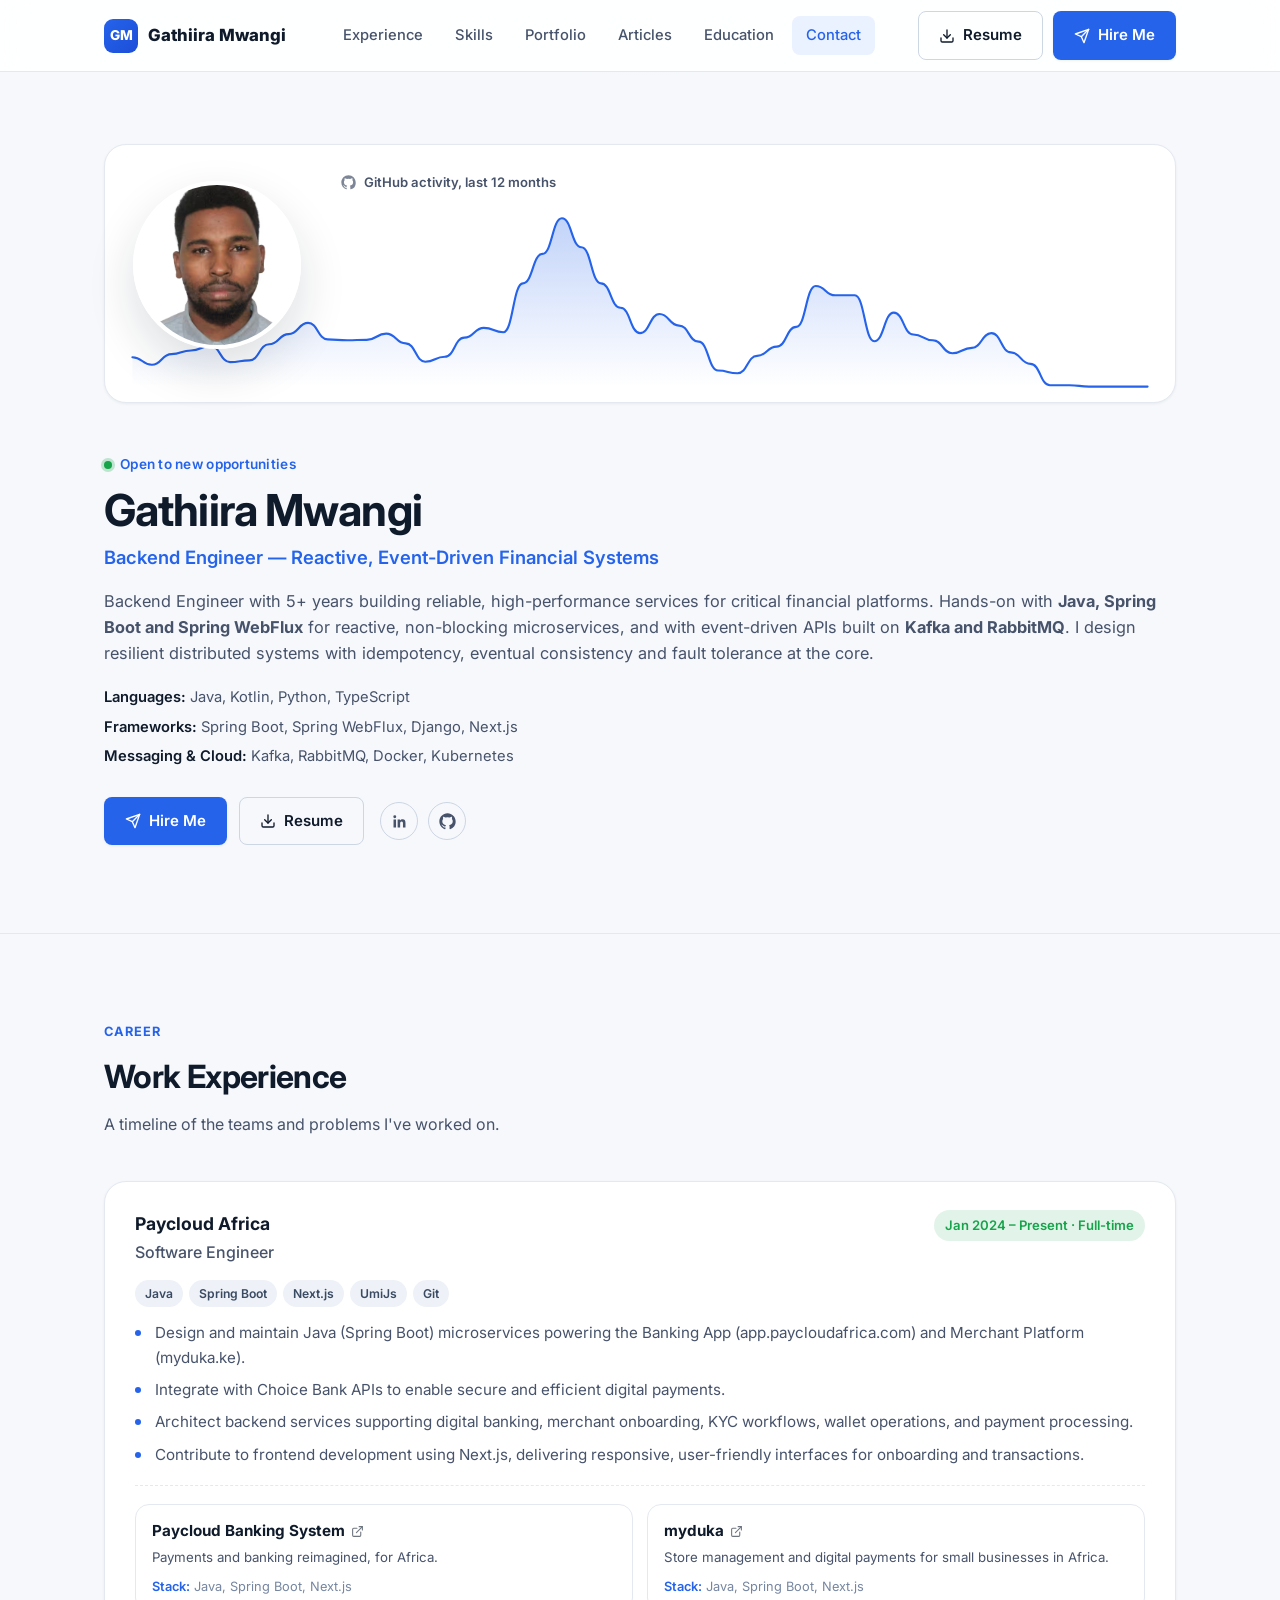
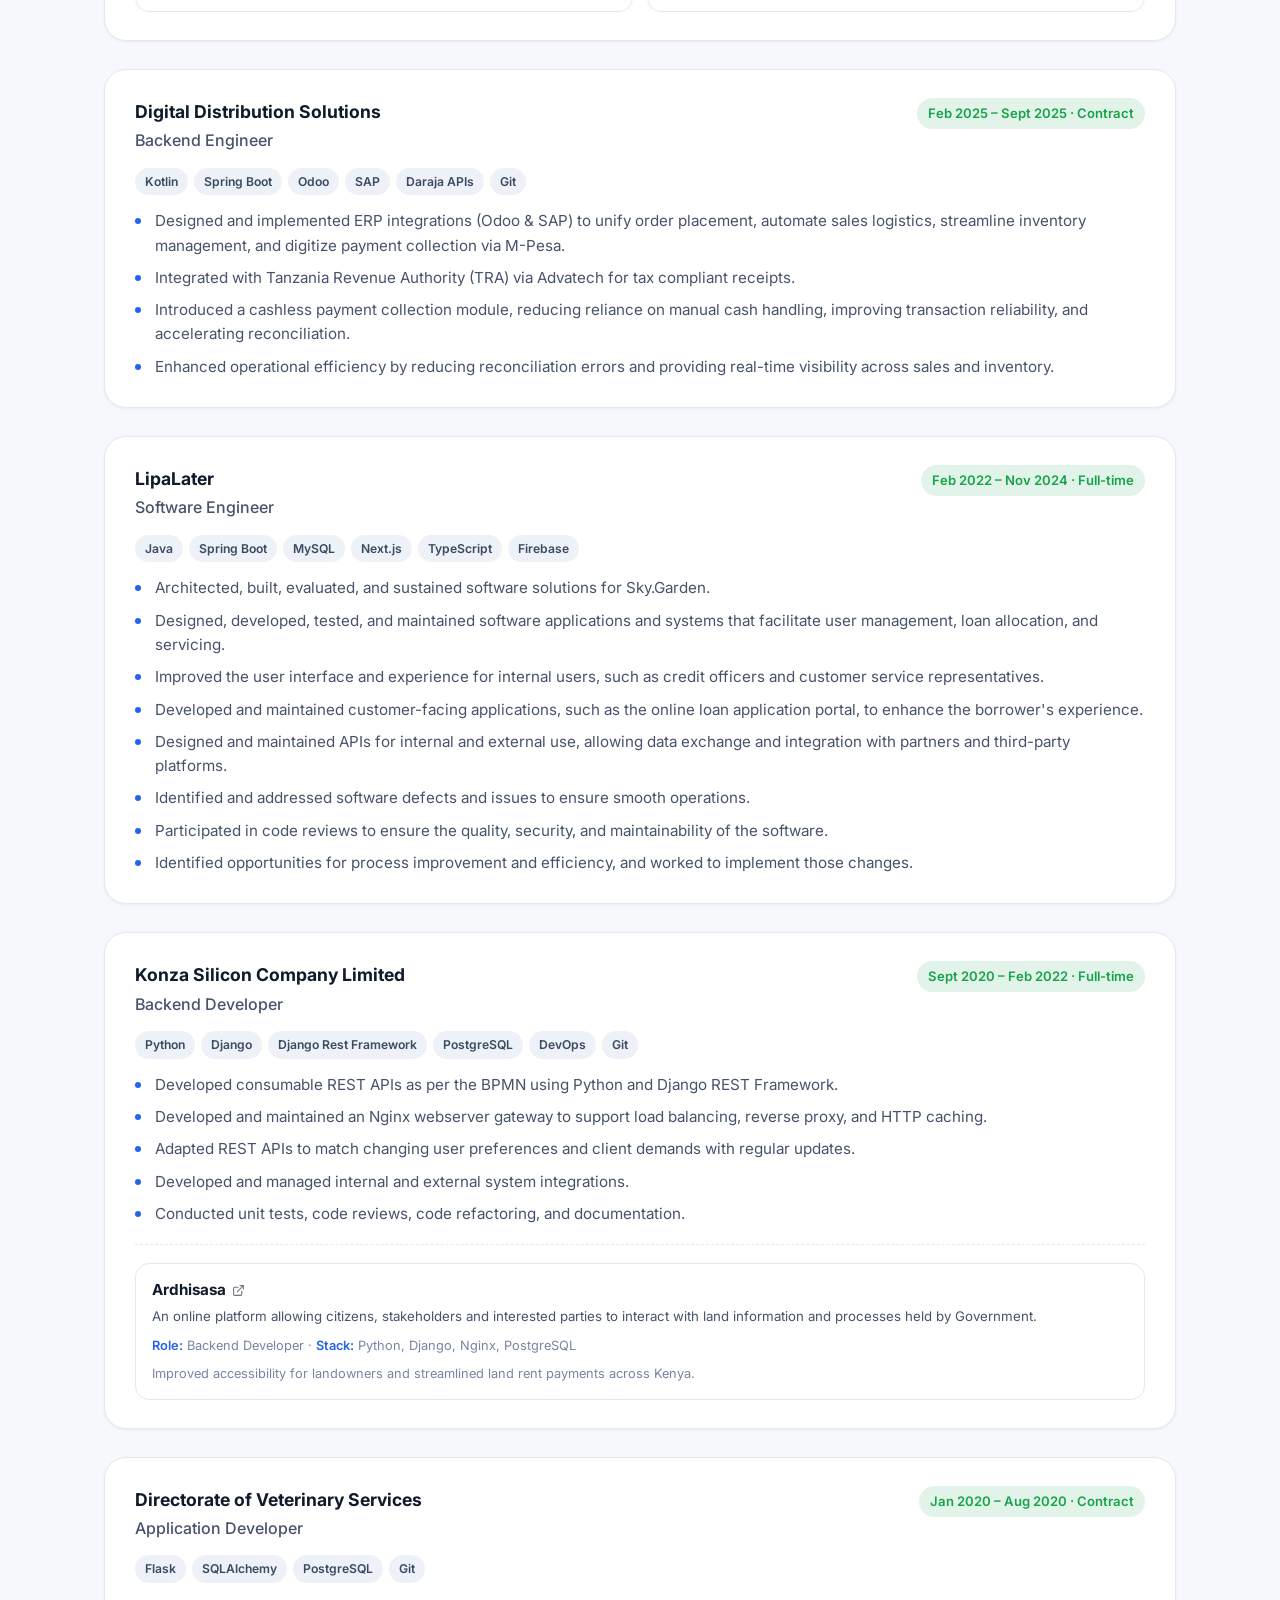
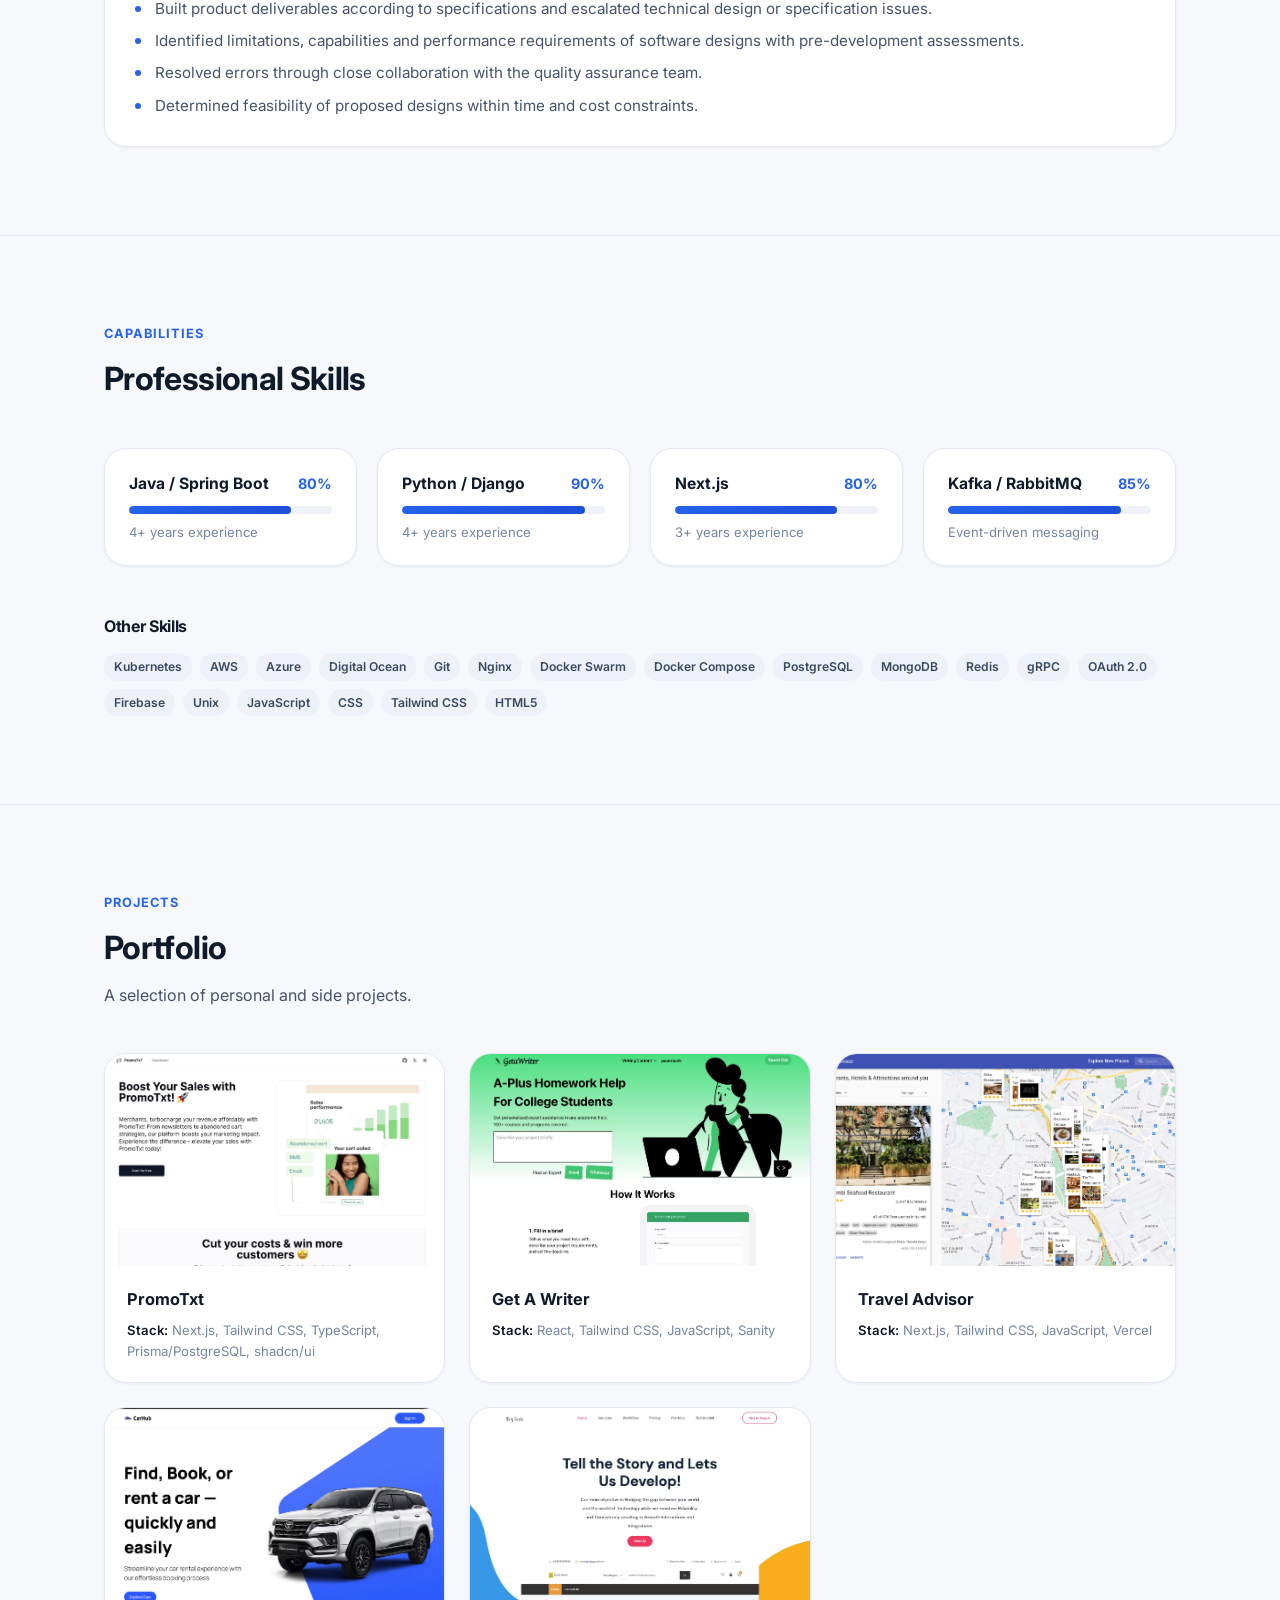
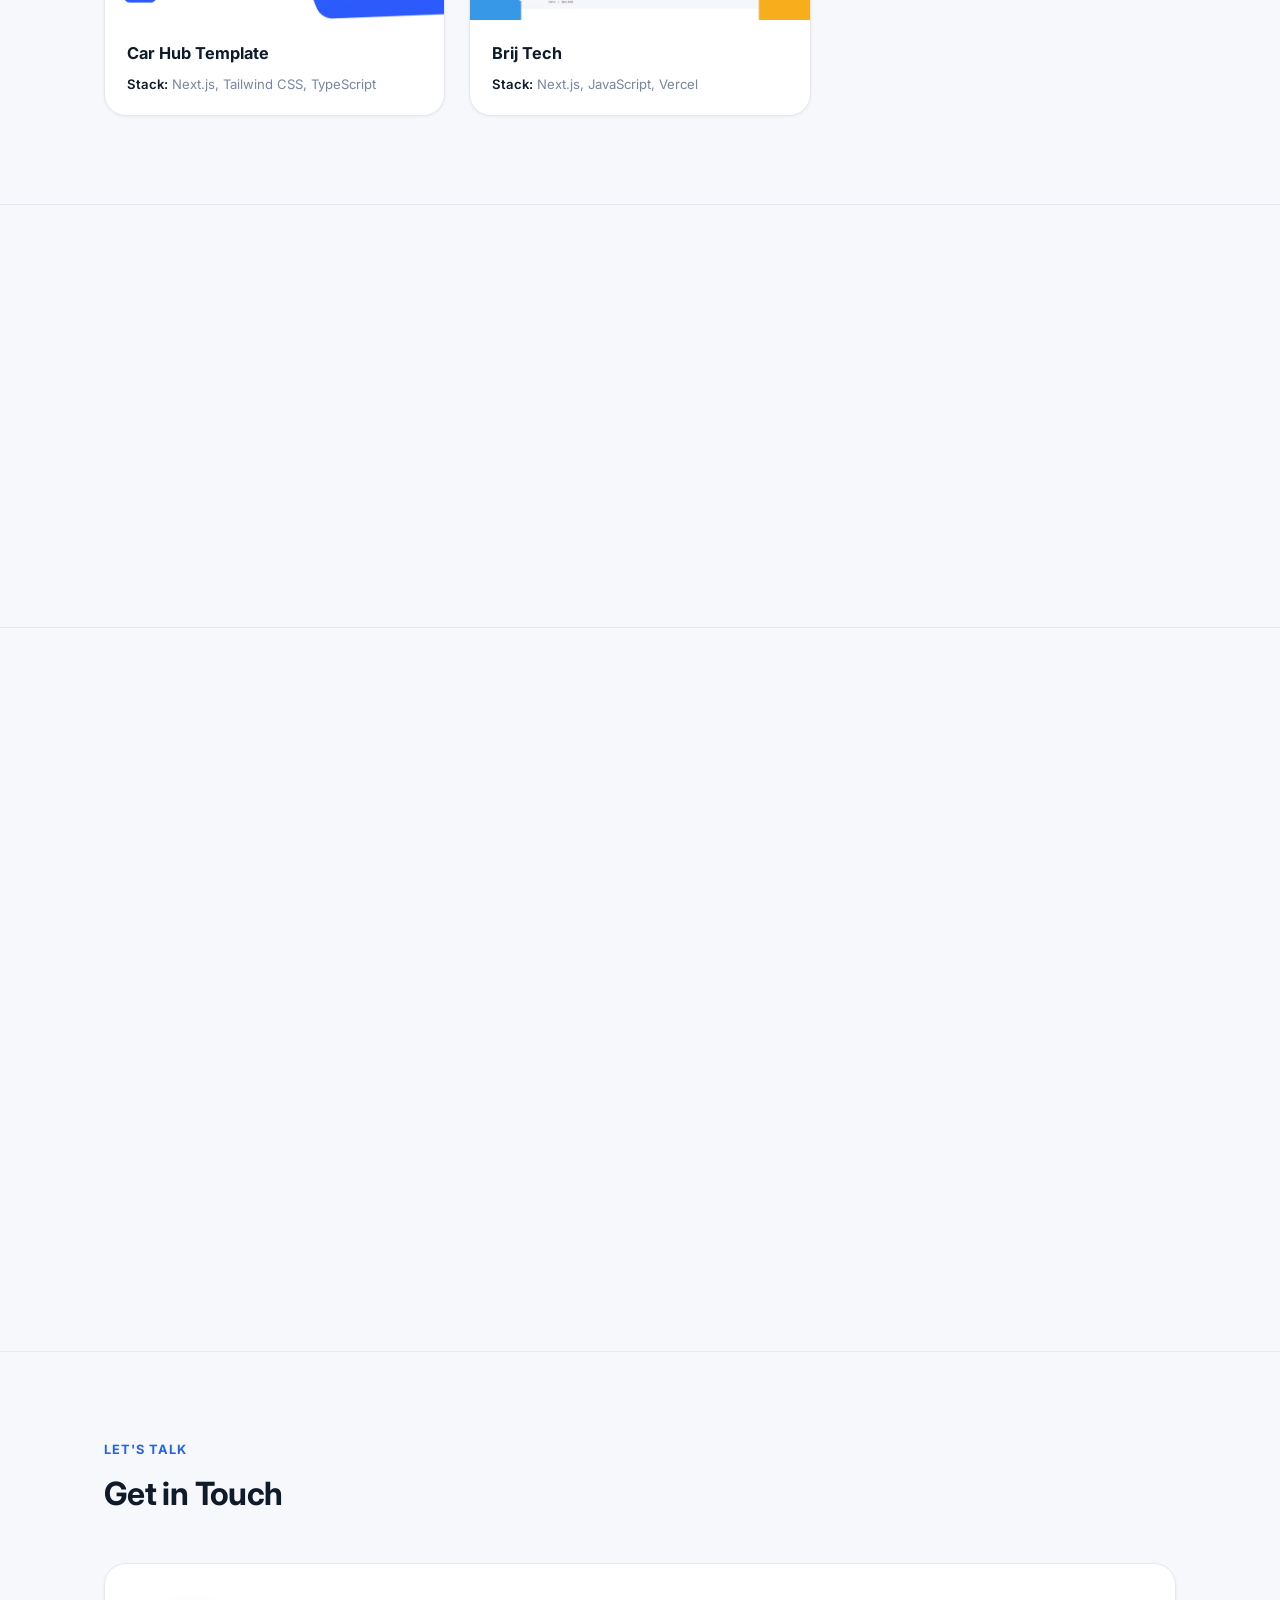
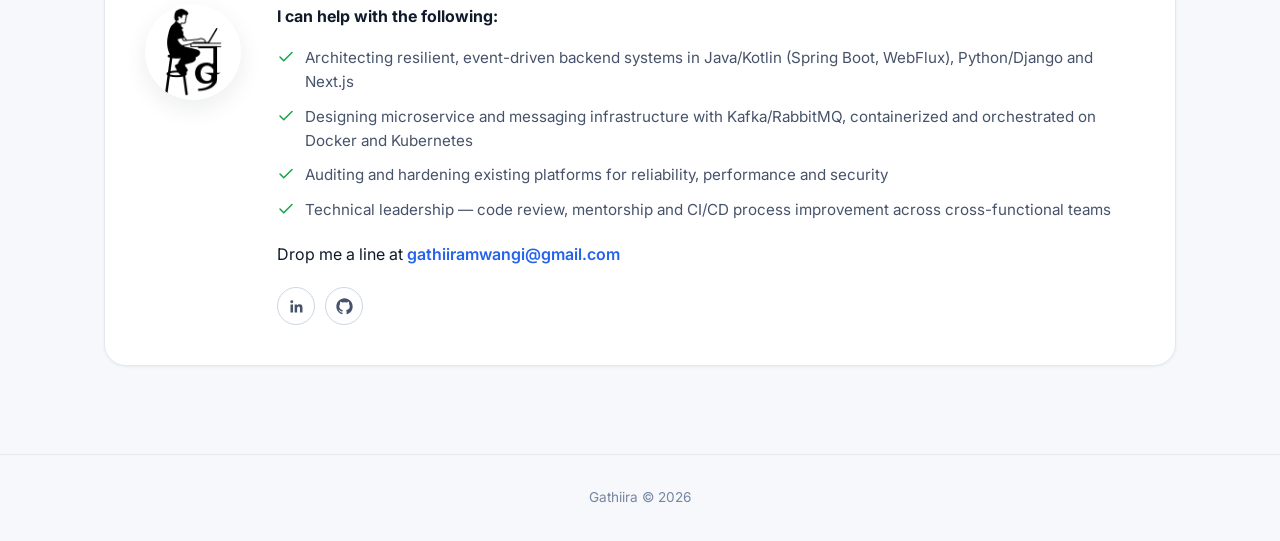
==== commit 9cd52412: "redesign" ====
--- a/index.html
+++ b/index.html
@@ -2,751 +2,546 @@
 <html lang="en">
 
 <head>
-    <!-- Meta -->
     <meta charset="utf-8">
-    <meta http-equiv="X-UA-Compatible" content="IE=edge">
     <meta name="viewport" content="width=device-width, initial-scale=1.0">
 
-    <title>Gathiira Mwangi </title>
+    <title>Gathiira Mwangi — Backend Engineer</title>
+    <link rel="icon" href="images/favicon.ico" type="image/x-icon">
     <link rel="shortcut icon" href="images/favicon.ico" type="image/x-icon">
-    <link rel="icon" href="images/favicon.ico" type="image/x-icon">
+    <link rel="canonical" href="https://gathiira.github.io">
 
     <meta name="google-site-verification" content="y663wBAwI1lngxx3ba2lxByrXtx3l6PiEJY41IEzWZM" />
 
-    <meta name="description" content="Gathiira Mwangi, Software Egnineer" />
-    <meta name="keywords" content="Gathiira Mwangi, Backend Engineer, Java, Spring Boot, Python, Django, Kenya" />
-    <meta name="author" content="Gathiira" />
-    <meta name="topic" content="Software Egnineer">
-    <meta name="summary" content="Software Egnineer">
-    <meta name="abstract" content="Software Egnineer">
-    <meta name="subject" content="Software Egnineer">
-    <meta name="copyright" content="gathiira.github.io">
-    <meta name="language" content="English">
+    <meta name="description" content="Gathiira Mwangi — Backend Engineer with 5+ years building reactive, event-driven financial systems in Java/Spring Boot, Kafka/RabbitMQ, Python/Django and Next.js." />
+    <meta name="keywords" content="Gathiira Mwangi, Backend Engineer, Software Engineer, Java, Spring Boot, Spring WebFlux, Kafka, RabbitMQ, Python, Django, NextJs, Kenya" />
+    <meta name="author" content="Gathiira Mwangi, gathiiramwangi@gmail.com">
     <meta name="robots" content="index,follow" />
-    <meta name="Classification" content="Computer Science">
-    <meta name="author" content="Gathiira Mwangi, gathiiramwangi@gmail.com">
-    <meta name="designer" content="Gathiira Mwangi">
-    <meta name="reply-to" content="gathiiramwangi@gmail.com">
-    <meta name="owner" content="Gathiira Mwangi">
-    <meta name="url" content="https://gathiira.github.io">
-    <meta name="identifier-URL" content="https://gathiira.github.io">
-    <meta name="category" content="Portfolio">
-    <meta name="coverage" content="Worldwide">
-    <meta name="distribution" content="Global">
-    <meta name="rating" content="General">
-    <meta name="revisit-after" content="7 days">
-
-    <!-- Open Graph data -->
-    <meta property="og:title" content="Gathiira Mwangi" />
+
+    <!-- Open Graph -->
+    <meta property="og:title" content="Gathiira Mwangi — Backend Engineer" />
     <meta property="og:image" content="https://i.postimg.cc/nVXhr9x3/logo.png" />
     <meta property="og:site_name" content="Gathiira Mwangi" />
-    <meta property="og:description" content="Software Egnineer" />
+    <meta property="og:description" content="Backend Engineer — reactive, event-driven financial systems. Java/Spring Boot, Kafka/RabbitMQ, Python/Django, Next.js" />
     <meta property="og:type" content="website" />
     <meta property="og:url" content="https://gathiira.github.io" />
 
-    <!-- Twitter Card data -->
-    <meta name="twitter:card" content="Developer">
+    <!-- Twitter Card -->
+    <meta name="twitter:card" content="summary">
     <meta name="twitter:title" content="Gathiira Mwangi">
-    <meta name="twitter:description" content="Software Egnineer">
+    <meta name="twitter:description" content="Backend Engineer — reactive, event-driven financial systems">
     <meta name="twitter:image" content="https://i.postimg.cc/nVXhr9x3/logo.png">
-    <!-- image must be at least 120x120px -->
     <meta name="twitter:site" content="@mwangyjose">
     <meta name="twitter:creator" content="@mwangyjose">
 
-    <link
-        href='https://fonts.googleapis.com/css?family=Roboto:400,500,400italic,300italic,300,500italic,700,700italic,900,900italic'
-        rel='stylesheet' type='text/css'>
-    <!-- Global CSS -->
-    <link rel="stylesheet" href="css/bootstrap.min.css">
-    <!-- Plugins CSS -->
-    <link rel="stylesheet" href="css/font-awesome.css">
-
-    <!-- Theme CSS -->
-    <link id="theme-style" rel="stylesheet" href="css/styles.css">
-    <!-- HTML5 shim and Respond.js for IE8 support of HTML5 elements and media queries -->
-    <!--[if lt IE 9]>
-    <script src="https://oss.maxcdn.com/html5shiv/3.7.2/html5shiv.min.js"></script>
-    <script src="https://oss.maxcdn.com/respond/1.4.2/respond.min.js"></script>
-    <![endif]-->
-    <link rel="image_src" href="images/passport.png">
-    <!-- Load all components -->
-    <script src="https://cdn.jsdelivr.net/npm/@mariusbongarts/previewbox/dist/index.min.js"></script>
-
+    <link rel="preconnect" href="https://fonts.googleapis.com">
+    <link rel="preconnect" href="https://fonts.gstatic.com" crossorigin>
+    <link href="https://fonts.googleapis.com/css2?family=Inter:wght@400;500;600;700;800&amp;display=swap" rel="stylesheet">
+
+    <link rel="stylesheet" href="css/portfolio.css">
 </head>
 
 <body>
-
-    <header class="header">
-        <div class="top-bar container-fluid">
-            <div class="actions">
-                <a class="btn d-none d-md-inline-block" 
-                href="mailto:gathiiramwangi@gmail.com?subject=Exciting Opportunity: Join Our Team as a Software Engineer!&body=Hello, Join us in our dynamic and collaborative environment, where your skills will drive innovation and impact. If you are interested in exploring this opportunity further, I would love to schedule a call to discuss the role in more detail and answer any questions you may have. Please let me know a convenient time for you, and I will arrange it accordingly. Regards," 
-                target="_blank"><i
-                style="color:white;" class="fa fa-paper-plane" aria-hidden="true"></i> Hire
-                    Me</a>
-                <a class="btn" href="https://drive.google.com/file/d/1Gcb2UJZx1NR9vFcsShkIhKy3qPBB_CsG/view?usp=sharing"
-                    target="_blank"><i style="color:white;" class="fa fa-download" aria-hidden="true"></i> My Resume</a>
-            </div>
-            <!--//actions-->
-            <ul class="social list-inline">
-                <li class="list-inline-item social-links"><a href="https://www.linkedin.com/in/gathiira-mwangi/"
-                        target="_blank"><i class="fa fa-linkedin" aria-hidden="true"></i></a>
-                </li>
-                <!-- <li class="list-inline-item social-links"><a href="https://twitter.com/mwangyjose" target="_blank
-                "><i class="fa fa-twitter" aria-hidden="true"></i></a></li> -->
-                <li class="list-inline-item social-links"><a href="https://github.com/Gathiira" target="_blank"><i
-                            class="fa fa-github-alt" aria-hidden="true"></i></a></li>
-            </ul>
-            <!--//social-->
+    <a class="skip-link" href="#main-content">Skip to content</a>
+
+    <header class="site-header">
+        <div class="container nav-inner">
+            <a class="brand" href="#top">
+                <span class="brand-mark">GM</span>
+                <span>Gathiira Mwangi</span>
+            </a>
+
+            <nav class="nav-links" aria-label="Primary">
+                <a href="#experiences-section">Experience</a>
+                <a href="#skills-section">Skills</a>
+                <a href="#portfolio">Portfolio</a>
+                <a href="#article-section">Articles</a>
+                <a href="#education-section">Education</a>
+                <a href="#contact-section">Contact</a>
+            </nav>
+
+            <div class="nav-actions">
+                <a class="btn btn-ghost"
+                    href="cv.html"
+                    target="_blank" rel="noopener noreferrer">
+                    <svg viewBox="0 0 24 24" fill="none" stroke="currentColor" stroke-width="2" stroke-linecap="round" stroke-linejoin="round"><path d="M21 15v4a2 2 0 0 1-2 2H5a2 2 0 0 1-2-2v-4"/><polyline points="7 10 12 15 17 10"/><line x1="12" y1="15" x2="12" y2="3"/></svg>
+                    Resume
+                </a>
+                <a class="btn btn-primary"
+                    href="mailto:gathiiramwangi@gmail.com?subject=Exciting%20Opportunity%3A%20Join%20Our%20Team%20as%20a%20Backend%20Engineer!&body=Hello%2C%20Join%20us%20in%20our%20dynamic%20and%20collaborative%20environment%2C%20where%20your%20skills%20will%20drive%20innovation%20and%20impact.%20If%20you%20are%20interested%20in%20exploring%20this%20opportunity%20further%2C%20I%20would%20love%20to%20schedule%20a%20call%20to%20discuss%20the%20role%20in%20more%20detail%20and%20answer%20any%20questions%20you%20may%20have.%20Please%20let%20me%20know%20a%20convenient%20time%20for%20you%2C%20and%20I%20will%20arrange%20it%20accordingly.%20Regards%2C"
+                    target="_blank">
+                    <svg viewBox="0 0 24 24" fill="none" stroke="currentColor" stroke-width="2" stroke-linecap="round" stroke-linejoin="round"><line x1="22" y1="2" x2="11" y2="13"/><polygon points="22 2 15 22 11 13 2 9 22 2"/></svg>
+                    Hire Me
+                </a>
+            </div>
+
+            <button class="nav-toggle" aria-label="Toggle navigation" aria-expanded="false">
+                <svg viewBox="0 0 24 24" fill="none" stroke="currentColor" stroke-width="2" stroke-linecap="round" stroke-linejoin="round"><line x1="3" y1="12" x2="21" y2="12"/><line x1="3" y1="6" x2="21" y2="6"/><line x1="3" y1="18" x2="21" y2="18"/></svg>
+            </button>
         </div>
-        <!--//top-bar-->
-
-        <div class="container intro">
-            <div class="container text-center">
-                <img class="profile-image" src="images/passport.avif" alt="" loading="lazy" style="object-fit: cover;">
-                <h1 class="name">&#71&#97&#116&#104&#105&#105&#114&#97 Mwangi</h1>
-                <div class="title">Software Engineer</div>
-                <div class="profile">
-                    <p>
-                        I'm a competent software Engineer with 5+ years of professional experience . I have a strong
-                        understanding of <b> Java, Python,
-                        and Typescript </b> concepts and I'm able to apply them to create effective software solutions. I'm
-                        also a good problem solver
-                        and I'm always looking for ways to improve my skills.
+    </header>
+
+    <main id="main-content">
+        <section id="top" class="hero">
+            <div class="container">
+                <div class="hero-activity">
+                    <img class="hero-avatar" src="images/passport.avif" alt="Portrait of Gathiira Mwangi" loading="eager">
+                    <div class="hero-activity-label">
+                        <svg viewBox="0 0 24 24" fill="currentColor"><path d="M12 .5C5.65.5.5 5.65.5 12c0 5.08 3.29 9.39 7.86 10.91.57.1.78-.25.78-.55 0-.27-.01-1-.02-1.96-3.2.7-3.88-1.54-3.88-1.54-.52-1.33-1.28-1.69-1.28-1.69-1.05-.72.08-.7.08-.7 1.16.08 1.77 1.19 1.77 1.19 1.03 1.77 2.7 1.26 3.36.96.1-.75.4-1.26.73-1.55-2.55-.29-5.23-1.28-5.23-5.68 0-1.26.45-2.28 1.19-3.09-.12-.29-.52-1.46.11-3.05 0 0 .97-.31 3.18 1.18a11.05 11.05 0 0 1 5.79 0c2.2-1.49 3.17-1.18 3.17-1.18.64 1.59.24 2.76.12 3.05.74.81 1.18 1.83 1.18 3.09 0 4.41-2.69 5.38-5.25 5.67.41.36.78 1.06.78 2.14 0 1.55-.01 2.79-.01 3.17 0 .3.2.66.79.55A10.52 10.52 0 0 0 23.5 12C23.5 5.65 18.35.5 12 .5z"/></svg>
+                        GitHub activity, last 12 months
+                    </div>
+                    <img class="hero-activity-graph" src="images/activity-graph.svg" alt="Weekly GitHub contribution activity over the last 12 months" loading="lazy">
+                </div>
+            </div>
+
+            <div class="container hero-grid">
+                <div class="hero-copy">
+                    <span class="eyebrow"><span class="dot"></span> Open to new opportunities</span>
+                    <h1>Gathiira Mwangi</h1>
+                    <div class="role">Backend Engineer — Reactive, Event-Driven Financial Systems</div>
+                    <p class="lede">
+                        Backend Engineer with 5+ years building reliable, high-performance services for critical
+                        financial platforms. Hands-on with <b>Java, Spring Boot and Spring WebFlux</b> for reactive,
+                        non-blocking microservices, and with event-driven APIs built on <b>Kafka and RabbitMQ</b>.
+                        I design resilient distributed systems with idempotency, eventual consistency and fault
+                        tolerance at the core.
                     </p>
-                    <!-- <p class='current-job'>I'm currently working as a Software Engineer at
-                        <a class='profile-link' target="_blank" href="https://sky.garden">Sky.Garden</a>
-                    </p> -->
-
-                    <div class='intro-details-items'>
-                        <!-- <h5 class="intro-details-items-title">Specialties:</h5> -->
-                        <div class="misc-skills">
-                            <ul style="padding: 0; list-style-type: none;">
-                                <li><b>Languages: </b>Java, Python, Typescript</li>
-                                <li><b>Frameworks: </b>Spring Boot, Django, NextJs, ReactJs</li>
-                                <li><b>Tools & Technologies: </b>Docker, Nginx, K8s, Git</li>
+
+                    <div class="hero-facts">
+                        <div><b>Languages:</b> Java, Kotlin, Python, TypeScript</div>
+                        <div><b>Frameworks:</b> Spring Boot, Spring WebFlux, Django, Next.js</div>
+                        <div><b>Messaging & Cloud:</b> Kafka, RabbitMQ, Docker, Kubernetes</div>
+                    </div>
+
+                    <div class="hero-actions">
+                        <a class="btn btn-primary"
+                            href="mailto:gathiiramwangi@gmail.com?subject=Exciting%20Opportunity%3A%20Join%20Our%20Team%20as%20a%20Backend%20Engineer!"
+                            target="_blank">
+                            <svg viewBox="0 0 24 24" fill="none" stroke="currentColor" stroke-width="2" stroke-linecap="round" stroke-linejoin="round"><line x1="22" y1="2" x2="11" y2="13"/><polygon points="22 2 15 22 11 13 2 9 22 2"/></svg>
+                            Hire Me
+                        </a>
+                        <a class="btn btn-ghost"
+                            href="cv.html"
+                            target="_blank" rel="noopener noreferrer">
+                            <svg viewBox="0 0 24 24" fill="none" stroke="currentColor" stroke-width="2" stroke-linecap="round" stroke-linejoin="round"><path d="M21 15v4a2 2 0 0 1-2 2H5a2 2 0 0 1-2-2v-4"/><polyline points="7 10 12 15 17 10"/><line x1="12" y1="15" x2="12" y2="3"/></svg>
+                            Resume
+                        </a>
+                        <span class="hero-social">
+                            <a class="icon-link" href="https://www.linkedin.com/in/gathiira-mwangi/" target="_blank" rel="noopener noreferrer" aria-label="LinkedIn">
+                                <svg viewBox="0 0 24 24" fill="currentColor"><path d="M20.45 20.45h-3.55v-5.57c0-1.33-.02-3.03-1.85-3.03-1.86 0-2.15 1.45-2.15 2.94v5.66H9.35V9h3.41v1.56h.05c.47-.9 1.63-1.85 3.36-1.85 3.6 0 4.27 2.37 4.27 5.45v6.29zM5.34 7.43a2.06 2.06 0 1 1 0-4.12 2.06 2.06 0 0 1 0 4.12zM7.12 20.45H3.56V9h3.56v11.45z"/></svg>
+                            </a>
+                            <a class="icon-link" href="https://github.com/Gathiira" target="_blank" rel="noopener noreferrer" aria-label="GitHub">
+                                <svg viewBox="0 0 24 24" fill="currentColor"><path d="M12 .5C5.65.5.5 5.65.5 12c0 5.08 3.29 9.39 7.86 10.91.57.1.78-.25.78-.55 0-.27-.01-1-.02-1.96-3.2.7-3.88-1.54-3.88-1.54-.52-1.33-1.28-1.69-1.28-1.69-1.05-.72.08-.7.08-.7 1.16.08 1.77 1.19 1.77 1.19 1.03 1.77 2.7 1.26 3.36.96.1-.75.4-1.26.73-1.55-2.55-.29-5.23-1.28-5.23-5.68 0-1.26.45-2.28 1.19-3.09-.12-.29-.52-1.46.11-3.05 0 0 .97-.31 3.18 1.18a11.05 11.05 0 0 1 5.79 0c2.2-1.49 3.17-1.18 3.17-1.18.64 1.59.24 2.76.12 3.05.74.81 1.18 1.83 1.18 3.09 0 4.41-2.69 5.38-5.25 5.67.41.36.78 1.06.78 2.14 0 1.55-.01 2.79-.01 3.17 0 .3.2.66.79.55A10.52 10.52 0 0 0 23.5 12C23.5 5.65 18.35.5 12 .5z"/></svg>
+                            </a>
+                        </span>
+                    </div>
+                </div>
+            </div>
+        </section>
+
+        <section id="experiences-section" class="experiences-section section">
+            <div class="container">
+                <div class="section-head reveal">
+                    <span class="section-kicker">Career</span>
+                    <h2 class="section-title">Work Experience</h2>
+                    <p class="section-sub">A timeline of the teams and problems I've worked on.</p>
+                </div>
+
+                <div class="timeline">
+
+                    <!-- paycloud -->
+                    <article class="timeline-item reveal">
+                        <div class="timeline-head">
+                            <div>
+                                <div class="timeline-place">
+                                    <a href="https://paycloudafrica.com" target="_blank" rel="noopener noreferrer">Paycloud Africa</a>
+                                </div>
+                                <div class="timeline-role">Software Engineer</div>
+                            </div>
+                            <span class="timeline-time">Jan 2024 – Present · Full-time</span>
+                        </div>
+                        <div class="timeline-stack">
+                            <span class="tag">Java</span><span class="tag">Spring Boot</span><span class="tag">Next.js</span><span class="tag">UmiJs</span><span class="tag">Git</span>
+                        </div>
+                        <div class="timeline-desc">
+                            <ul>
+                                <li>Design and maintain Java (Spring Boot) microservices powering the Banking App (app.paycloudafrica.com) and Merchant Platform (myduka.ke).</li>
+                                <li>Integrate with Choice Bank APIs to enable secure and efficient digital payments.</li>
+                                <li>Architect backend services supporting digital banking, merchant onboarding, KYC workflows, wallet operations, and payment processing.</li>
+                                <li>Contribute to frontend development using Next.js, delivering responsive, user-friendly interfaces for onboarding and transactions.</li>
                             </ul>
                         </div>
-                    </div>
-                </div>
-                <!--//profile-->
-            </div>
-            <!--//container-->
+                        <div class="timeline-projects">
+                            <div class="project-pill">
+                                <a class="pp-title" href="https://paycloudafrica.com" target="_blank" rel="noopener noreferrer">
+                                    Paycloud Banking System
+                                    <svg viewBox="0 0 24 24" fill="none" stroke="currentColor" stroke-width="2" stroke-linecap="round" stroke-linejoin="round"><path d="M18 13v6a2 2 0 0 1-2 2H5a2 2 0 0 1-2-2V8a2 2 0 0 1 2-2h6"/><polyline points="15 3 21 3 21 9"/><line x1="10" y1="14" x2="21" y2="3"/></svg>
+                                </a>
+                                <div class="pp-desc">Payments and banking reimagined, for Africa.</div>
+                                <div class="pp-meta"><b>Stack:</b> Java, Spring Boot, Next.js</div>
+                            </div>
+                            <div class="project-pill">
+                                <a class="pp-title" href="https://myduka.ke" target="_blank" rel="noopener noreferrer">
+                                    myduka
+                                    <svg viewBox="0 0 24 24" fill="none" stroke="currentColor" stroke-width="2" stroke-linecap="round" stroke-linejoin="round"><path d="M18 13v6a2 2 0 0 1-2 2H5a2 2 0 0 1-2-2V8a2 2 0 0 1 2-2h6"/><polyline points="15 3 21 3 21 9"/><line x1="10" y1="14" x2="21" y2="3"/></svg>
+                                </a>
+                                <div class="pp-desc">Store management and digital payments for small businesses in Africa.</div>
+                                <div class="pp-meta"><b>Stack:</b> Java, Spring Boot, Next.js</div>
+                            </div>
+                        </div>
+                    </article>
+
+                    <!-- dds -->
+                    <article class="timeline-item reveal">
+                        <div class="timeline-head">
+                            <div>
+                                <div class="timeline-place">
+                                    <a href="https://ddsolutions.tech" target="_blank" rel="noopener noreferrer">Digital Distribution Solutions</a>
+                                </div>
+                                <div class="timeline-role">Backend Engineer</div>
+                            </div>
+                            <span class="timeline-time">Feb 2025 – Sept 2025 · Contract</span>
+                        </div>
+                        <div class="timeline-stack">
+                            <span class="tag">Kotlin</span><span class="tag">Spring Boot</span><span class="tag">Odoo</span><span class="tag">SAP</span><span class="tag">Daraja APIs</span><span class="tag">Git</span>
+                        </div>
+                        <div class="timeline-desc">
+                            <ul>
+                                <li>Designed and implemented ERP integrations (Odoo &amp; SAP) to unify order placement, automate sales logistics, streamline inventory management, and digitize payment collection via M-Pesa.</li>
+                                <li>Integrated with Tanzania Revenue Authority (TRA) via Advatech for tax compliant receipts.</li>
+                                <li>Introduced a cashless payment collection module, reducing reliance on manual cash handling, improving transaction reliability, and accelerating reconciliation.</li>
+                                <li>Enhanced operational efficiency by reducing reconciliation errors and providing real-time visibility across sales and inventory.</li>
+                            </ul>
+                        </div>
+                    </article>
+
+                    <!-- lipa later -->
+                    <article class="timeline-item reveal">
+                        <div class="timeline-head">
+                            <div>
+                                <div class="timeline-place">LipaLater</div>
+                                <div class="timeline-role">Software Engineer</div>
+                            </div>
+                            <span class="timeline-time">Feb 2022 – Nov 2024 · Full-time</span>
+                        </div>
+                        <div class="timeline-stack">
+                            <span class="tag">Java</span><span class="tag">Spring Boot</span><span class="tag">MySQL</span><span class="tag">Next.js</span><span class="tag">TypeScript</span><span class="tag">Firebase</span>
+                        </div>
+                        <div class="timeline-desc">
+                            <ul>
+                                <li>Architected, built, evaluated, and sustained software solutions for Sky.Garden.</li>
+                                <li>Designed, developed, tested, and maintained software applications and systems that facilitate user management, loan allocation, and servicing.</li>
+                                <li>Improved the user interface and experience for internal users, such as credit officers and customer service representatives.</li>
+                                <li>Developed and maintained customer-facing applications, such as the online loan application portal, to enhance the borrower's experience.</li>
+                                <li>Designed and maintained APIs for internal and external use, allowing data exchange and integration with partners and third-party platforms.</li>
+                                <li>Identified and addressed software defects and issues to ensure smooth operations.</li>
+                                <li>Participated in code reviews to ensure the quality, security, and maintainability of the software.</li>
+                                <li>Identified opportunities for process improvement and efficiency, and worked to implement those changes.</li>
+                            </ul>
+                        </div>
+                    </article>
+
+                    <!-- konza -->
+                    <article class="timeline-item reveal">
+                        <div class="timeline-head">
+                            <div>
+                                <div class="timeline-place">
+                                    <a href="https://ardhisasa.lands.go.ke" target="_blank" rel="noopener noreferrer">Konza Silicon Company Limited</a>
+                                </div>
+                                <div class="timeline-role">Backend Developer</div>
+                            </div>
+                            <span class="timeline-time">Sept 2020 – Feb 2022 · Full-time</span>
+                        </div>
+                        <div class="timeline-stack">
+                            <span class="tag">Python</span><span class="tag">Django</span><span class="tag">Django Rest Framework</span><span class="tag">PostgreSQL</span><span class="tag">DevOps</span><span class="tag">Git</span>
+                        </div>
+                        <div class="timeline-desc">
+                            <ul>
+                                <li>Developed consumable REST APIs as per the BPMN using Python and Django REST Framework.</li>
+                                <li>Developed and maintained an Nginx webserver gateway to support load balancing, reverse proxy, and HTTP caching.</li>
+                                <li>Adapted REST APIs to match changing user preferences and client demands with regular updates.</li>
+                                <li>Developed and managed internal and external system integrations.</li>
+                                <li>Conducted unit tests, code reviews, code refactoring, and documentation.</li>
+                            </ul>
+                        </div>
+                        <div class="timeline-projects">
+                            <div class="project-pill">
+                                <a class="pp-title" href="https://ardhisasa.lands.go.ke" target="_blank" rel="noopener noreferrer">
+                                    Ardhisasa
+                                    <svg viewBox="0 0 24 24" fill="none" stroke="currentColor" stroke-width="2" stroke-linecap="round" stroke-linejoin="round"><path d="M18 13v6a2 2 0 0 1-2 2H5a2 2 0 0 1-2-2V8a2 2 0 0 1 2-2h6"/><polyline points="15 3 21 3 21 9"/><line x1="10" y1="14" x2="21" y2="3"/></svg>
+                                </a>
+                                <div class="pp-desc">An online platform allowing citizens, stakeholders and interested parties to interact with land information and processes held by Government.</div>
+                                <div class="pp-meta"><b>Role:</b> Backend Developer · <b>Stack:</b> Python, Django, Nginx, PostgreSQL</div>
+                                <div class="pp-meta">Improved accessibility for landowners and streamlined land rent payments across Kenya.</div>
+                            </div>
+                        </div>
+                    </article>
+
+                    <!-- veterinary -->
+                    <article class="timeline-item reveal">
+                        <div class="timeline-head">
+                            <div>
+                                <div class="timeline-place">Directorate of Veterinary Services</div>
+                                <div class="timeline-role">Application Developer</div>
+                            </div>
+                            <span class="timeline-time">Jan 2020 – Aug 2020 · Contract</span>
+                        </div>
+                        <div class="timeline-stack">
+                            <span class="tag">Flask</span><span class="tag">SQLAlchemy</span><span class="tag">PostgreSQL</span><span class="tag">Git</span>
+                        </div>
+                        <div class="timeline-desc">
+                            <ul>
+                                <li>Built <a href="https://nyuki.co.ke/" target="_blank" rel="noopener noreferrer">product deliverables</a> according to specifications and escalated technical design or specification issues.</li>
+                                <li>Identified limitations, capabilities and performance requirements of software designs with pre-development assessments.</li>
+                                <li>Resolved errors through close collaboration with the quality assurance team.</li>
+                                <li>Determined feasibility of proposed designs within time and cost constraints.</li>
+                            </ul>
+                        </div>
+                    </article>
+
+                </div>
+            </div>
+        </section>
+
+        <section id="skills-section" class="skills-section section">
+            <div class="container">
+                <div class="section-head reveal">
+                    <span class="section-kicker">Capabilities</span>
+                    <h2 class="section-title">Professional Skills</h2>
+                </div>
+
+                <div class="skills-grid reveal">
+                    <div class="skill-card">
+                        <div class="skill-card-head"><span class="name">Java / Spring Boot</span><span class="pct">80%</span></div>
+                        <div class="skill-bar"><div class="skill-bar-fill" data-percent="80"></div></div>
+                        <div class="level">4+ years experience</div>
+                    </div>
+                    <div class="skill-card">
+                        <div class="skill-card-head"><span class="name">Python / Django</span><span class="pct">90%</span></div>
+                        <div class="skill-bar"><div class="skill-bar-fill" data-percent="90"></div></div>
+                        <div class="level">4+ years experience</div>
+                    </div>
+                    <div class="skill-card">
+                        <div class="skill-card-head"><span class="name">Next.js</span><span class="pct">80%</span></div>
+                        <div class="skill-bar"><div class="skill-bar-fill" data-percent="80"></div></div>
+                        <div class="level">3+ years experience</div>
+                    </div>
+                    <div class="skill-card">
+                        <div class="skill-card-head"><span class="name">Kafka / RabbitMQ</span><span class="pct">85%</span></div>
+                        <div class="skill-bar"><div class="skill-bar-fill" data-percent="85"></div></div>
+                        <div class="level">Event-driven messaging</div>
+                    </div>
+                </div>
+
+                <div class="other-skills reveal">
+                    <h3 class="other-skills-title">Other Skills</h3>
+                    <div class="tag-cloud">
+                        <span class="tag">Kubernetes</span>
+                        <span class="tag">AWS</span>
+                        <span class="tag">Azure</span>
+                        <span class="tag">Digital Ocean</span>
+                        <span class="tag">Git</span>
+                        <span class="tag">Nginx</span>
+                        <span class="tag">Docker Swarm</span>
+                        <span class="tag">Docker Compose</span>
+                        <span class="tag">PostgreSQL</span>
+                        <span class="tag">MongoDB</span>
+                        <span class="tag">Redis</span>
+                        <span class="tag">gRPC</span>
+                        <span class="tag">OAuth 2.0</span>
+                        <span class="tag">Firebase</span>
+                        <span class="tag">Unix</span>
+                        <span class="tag">JavaScript</span>
+                        <span class="tag">CSS</span>
+                        <span class="tag">Tailwind CSS</span>
+                        <span class="tag">HTML5</span>
+                    </div>
+                </div>
+            </div>
+        </section>
+
+        <section id="portfolio" class="section">
+            <div class="container">
+                <div class="section-head reveal">
+                    <span class="section-kicker">Projects</span>
+                    <h2 class="section-title">Portfolio</h2>
+                    <p class="section-sub">A selection of personal and side projects.</p>
+                </div>
+
+                <div class="cards-grid reveal">
+                    <article class="card">
+                        <a class="card-link-block" href="https://promotxt.vercel.app" target="_blank" rel="noopener noreferrer">
+                            <div class="card-media"><img src="images/promotxt.avif" alt="PromoTxt screenshot" loading="lazy"></div>
+                        </a>
+                        <div class="card-body">
+                            <div class="card-title"><a href="https://promotxt.vercel.app" target="_blank" rel="noopener noreferrer">PromoTxt</a></div>
+                            <div class="card-stack"><b>Stack:</b> Next.js, Tailwind CSS, TypeScript, Prisma/PostgreSQL, shadcn/ui</div>
+                        </div>
+                    </article>
+
+                    <article class="card">
+                        <a class="card-link-block" href="https://getawriter.vercel.app" target="_blank" rel="noopener noreferrer">
+                            <div class="card-media"><img src="images/getawriter.avif" alt="Get A Writer screenshot" loading="lazy"></div>
+                        </a>
+                        <div class="card-body">
+                            <div class="card-title"><a href="https://getawriter.vercel.app" target="_blank" rel="noopener noreferrer">Get A Writer</a></div>
+                            <div class="card-stack"><b>Stack:</b> React, Tailwind CSS, JavaScript, Sanity</div>
+                        </div>
+                    </article>
+
+                    <article class="card">
+                        <a class="card-link-block" href="https://raundi.vercel.app" target="_blank" rel="noopener noreferrer">
+                            <div class="card-media"><img src="images/travelAdvisor.avif" alt="Travel Advisor screenshot" loading="lazy"></div>
+                        </a>
+                        <div class="card-body">
+                            <div class="card-title"><a href="https://raundi.vercel.app" target="_blank" rel="noopener noreferrer">Travel Advisor</a></div>
+                            <div class="card-stack"><b>Stack:</b> Next.js, Tailwind CSS, JavaScript, Vercel</div>
+                        </div>
+                    </article>
+
+                    <article class="card">
+                        <a class="card-link-block" href="https://carhub-view.vercel.app" target="_blank" rel="noopener noreferrer">
+                            <div class="card-media"><img src="images/carhub.avif" alt="Car Hub template screenshot" loading="lazy"></div>
+                        </a>
+                        <div class="card-body">
+                            <div class="card-title"><a href="https://carhub-view.vercel.app" target="_blank" rel="noopener noreferrer">Car Hub Template</a></div>
+                            <div class="card-stack"><b>Stack:</b> Next.js, Tailwind CSS, TypeScript</div>
+                        </div>
+                    </article>
+
+                    <article class="card">
+                        <a class="card-link-block" href="https://brijtechke.info" target="_blank" rel="noopener noreferrer">
+                            <div class="card-media"><img src="images/brijtech.avif" alt="Brij Tech screenshot" loading="lazy"></div>
+                        </a>
+                        <div class="card-body">
+                            <div class="card-title"><a href="https://brijtechke.info" target="_blank" rel="noopener noreferrer">Brij Tech</a></div>
+                            <div class="card-stack"><b>Stack:</b> Next.js, JavaScript, Vercel</div>
+                        </div>
+                    </article>
+                </div>
+            </div>
+        </section>
+
+        <section id="article-section" class="section">
+            <div class="container">
+                <div class="section-head reveal">
+                    <span class="section-kicker">Writing</span>
+                    <h2 class="section-title">
+                        <a href="https://gathiira.hashnode.dev" target="_blank" rel="noopener noreferrer">Articles</a>
+                    </h2>
+                </div>
+
+                <div class="cards-grid reveal">
+                    <article class="card">
+                        <a class="card-link-block" href="https://gathiira.hashnode.dev/azure-cognitive-search-transforming-information-into-insight" target="_blank" rel="noopener noreferrer">
+                            <div class="card-media"><img src="images/azure-article.avif" alt="Azure Cognitive Search article cover" loading="lazy"></div>
+                        </a>
+                        <div class="card-body">
+                            <div class="card-title">
+                                <a href="https://gathiira.hashnode.dev/azure-cognitive-search-transforming-information-into-insight" target="_blank" rel="noopener noreferrer">
+                                    Azure Cognitive Search: Transforming Information into Insight
+                                </a>
+                            </div>
+                            <div class="card-desc">
+                                In today's digital age, organizations are flooded with vast amounts of data from
+                                diverse sources. Extracting meaningful insights from this data is a daunting task…
+                                <a href="https://gathiira.hashnode.dev/azure-cognitive-search-transforming-information-into-insight" target="_blank" rel="noopener noreferrer">read more</a>
+                            </div>
+                        </div>
+                    </article>
+                </div>
+            </div>
+        </section>
+
+        <section id="education-section" class="section">
+            <div class="container">
+                <div class="section-head reveal">
+                    <span class="section-kicker">Background</span>
+                    <h2 class="section-title">Education &amp; Certification</h2>
+                </div>
+
+                <div class="cards-grid reveal">
+                    <article class="card edu-card">
+                        <a class="card-link-block" href="https://www.udemy.com/certificate/UC-521ec1c9-9a1a-4598-a033-e9a04cba5ee2/" target="_blank" rel="noopener noreferrer">
+                            <div class="card-media"><img src="images/django_nginx.avif" alt="Django and Nginx certificate" loading="lazy"></div>
+                        </a>
+                        <div class="card-body">
+                            <div class="card-title">
+                                <a href="https://www.udemy.com/certificate/UC-521ec1c9-9a1a-4598-a033-e9a04cba5ee2/" target="_blank" rel="noopener noreferrer">Django &amp; Nginx Certification</a>
+                            </div>
+                            <div class="card-desc">Udemy</div>
+                        </div>
+                    </article>
+
+                    <article class="card edu-card">
+                        <div class="card-body">
+                            <div class="card-title">Bsc. Mathematics &amp; Computer Science</div>
+                            <div class="card-desc">Jomo Kenyatta University of Agriculture and Technology</div>
+                            <div class="edu-time">2014 – 2019</div>
+                            <div class="card-desc">
+                                20% of my programming knowledge comes from university, and 80% comes from the
+                                internet, books, personal projects and work experience.
+                            </div>
+                        </div>
+                    </article>
+                </div>
+            </div>
+        </section>
+
+        <section id="contact-section" class="section">
+            <div class="container">
+                <div class="section-head reveal">
+                    <span class="section-kicker">Let's talk</span>
+                    <h2 class="section-title">Get in Touch</h2>
+                </div>
+
+                <div class="contact-panel reveal">
+                    <img class="contact-avatar" src="images/logo.png" alt="Gathiira Mwangi logo" loading="lazy">
+                    <div>
+                        <p><strong>I can help with the following:</strong></p>
+                        <ul class="contact-services">
+                            <li>
+                                <svg viewBox="0 0 24 24" fill="none" stroke="currentColor" stroke-width="2" stroke-linecap="round" stroke-linejoin="round"><polyline points="20 6 9 17 4 12"/></svg>
+                                Architecting resilient, event-driven backend systems in Java/Kotlin (Spring Boot, WebFlux), Python/Django and Next.js
+                            </li>
+                            <li>
+                                <svg viewBox="0 0 24 24" fill="none" stroke="currentColor" stroke-width="2" stroke-linecap="round" stroke-linejoin="round"><polyline points="20 6 9 17 4 12"/></svg>
+                                Designing microservice and messaging infrastructure with Kafka/RabbitMQ, containerized and orchestrated on Docker and Kubernetes
+                            </li>
+                            <li>
+                                <svg viewBox="0 0 24 24" fill="none" stroke="currentColor" stroke-width="2" stroke-linecap="round" stroke-linejoin="round"><polyline points="20 6 9 17 4 12"/></svg>
+                                Auditing and hardening existing platforms for reliability, performance and security
+                            </li>
+                            <li>
+                                <svg viewBox="0 0 24 24" fill="none" stroke="currentColor" stroke-width="2" stroke-linecap="round" stroke-linejoin="round"><polyline points="20 6 9 17 4 12"/></svg>
+                                Technical leadership — code review, mentorship and CI/CD process improvement across cross-functional teams
+                            </li>
+                        </ul>
+                        <p>Drop me a line at <a class="contact-email" href="mailto:gathiiramwangi@gmail.com">gathiiramwangi@gmail.com</a></p>
+                        <div class="contact-social">
+                            <a class="icon-link" href="https://www.linkedin.com/in/gathiira-mwangi/" target="_blank" rel="noopener noreferrer" aria-label="LinkedIn">
+                                <svg viewBox="0 0 24 24" fill="currentColor"><path d="M20.45 20.45h-3.55v-5.57c0-1.33-.02-3.03-1.85-3.03-1.86 0-2.15 1.45-2.15 2.94v5.66H9.35V9h3.41v1.56h.05c.47-.9 1.63-1.85 3.36-1.85 3.6 0 4.27 2.37 4.27 5.45v6.29zM5.34 7.43a2.06 2.06 0 1 1 0-4.12 2.06 2.06 0 0 1 0 4.12zM7.12 20.45H3.56V9h3.56v11.45z"/></svg>
+                            </a>
+                            <a class="icon-link" href="https://github.com/Gathiira" target="_blank" rel="noopener noreferrer" aria-label="GitHub">
+                                <svg viewBox="0 0 24 24" fill="currentColor"><path d="M12 .5C5.65.5.5 5.65.5 12c0 5.08 3.29 9.39 7.86 10.91.57.1.78-.25.78-.55 0-.27-.01-1-.02-1.96-3.2.7-3.88-1.54-3.88-1.54-.52-1.33-1.28-1.69-1.28-1.69-1.05-.72.08-.7.08-.7 1.16.08 1.77 1.19 1.77 1.19 1.03 1.77 2.7 1.26 3.36.96.1-.75.4-1.26.73-1.55-2.55-.29-5.23-1.28-5.23-5.68 0-1.26.45-2.28 1.19-3.09-.12-.29-.52-1.46.11-3.05 0 0 .97-.31 3.18 1.18a11.05 11.05 0 0 1 5.79 0c2.2-1.49 3.17-1.18 3.17-1.18.64 1.59.24 2.76.12 3.05.74.81 1.18 1.83 1.18 3.09 0 4.41-2.69 5.38-5.25 5.67.41.36.78 1.06.78 2.14 0 1.55-.01 2.79-.01 3.17 0 .3.2.66.79.55A10.52 10.52 0 0 0 23.5 12C23.5 5.65 18.35.5 12 .5z"/></svg>
+                            </a>
+                        </div>
+                    </div>
+                </div>
+            </div>
+        </section>
+    </main>
+
+    <footer class="site-footer">
+        <div class="container">
+            <p>Gathiira &copy; <span id="year"></span></p>
         </div>
-        <!--//intro-->
-
-        <div class="page-nav-space-holder d-none d-md-block">
-            <div id="page-nav-wrapper" class="page-nav-wrapper text-center">
-                <div class="container">
-                    <ul id="page-nav" class="nav page-nav list-inline">
-                        <li class="nav-item"><a class="scrollto nav-link" href="#experiences-section">Experiences</a>
-                        </li>
-                        <li class="nav-item"><a class="scrollto nav-link" href="#skills-section">Skills</a></li>
-                        <li class="nav-item"><a class="scrollto nav-link" href="#portfolio">Portfolio</a></li>
-                        <li class="nav-item"><a class="scrollto nav-link" href="#article-section">Articles</a></li>
-                        <li class="nav-item"><a class="scrollto nav-link" href="#education-section">Education</a></li>
-                        <li class="nav-item"><a class="scrollto nav-link" href="#contact-section">Contact</a></li>
-                    </ul>
-                    <!--//page-nav-->
-                </div>
-            </div>
-            <!--//page-nav-wrapper-->
-        </div>
-
-    </header>
-    <!--//header-->
-
-    <div class="wrapper container">
-
-
-        <section id="experiences-section" class="experiences-section section">
-            <h2 class="section-title">Work Experiences</h2>
-            <div class="timeline">
-
-
-                <!--paycloud-->
-                <div class="item">
-                    <div class="work-place">
-                        <h3 class="place">
-                            <a target="_blank" href="https://paycloudafrica.com" style="color:#554455;">Paycloud Africa</a>
-                        </h3>
-                    </div>
-                    <div class="job-meta">
-                        <div class="title">Software Engineer</div>
-                        <div class="time" style="color:#137e23;">Jan 2024 to Date <br>(Full-Time)</div>
-                    </div>
-                    <!--//job-meta-->
-                    <div class="job-desc">
-                        <p><b>Technologies:</b><br />
-                            Java, Spring Boot, NextJs, UmiJs, Git</p>
-                        <p>
-                            <b>Responsibilities:</b><br />
-                        <ul>
-                            <li>Design and maintain Java (Spring Boot) microservices powering the Banking App
-                                (app.paycloudafrica.com) and Merchant Platform (myduka.ke)</li>
-                            <li>Integrate with Choice Bank APIs to enable secure and efficient digital payments.</li>
-                            <li>Architect backend services supporting digital banking, merchant onboarding, KYC workflows,
-                                wallet operations, and payment processing.</li>
-                            <li>Contribute to frontend development using Next.js, delivering responsive, user-friendly
-                                interfaces for onboarding and transactions.</li>
-                        </ul>
-                        <p>
-                            <b>Key Projects</b>
-                        </p>
-                        <div id="key-project-list" style="display: grid; gap: 20px; list-style-type: none;">
-                            <div>
-                                <ul style="list-style-type: none;"><previewbox-link
-                                    style="--pb-background-color: #D3D3D3; --pb-text-color: black; --pb-text-color-light: #000; --pb-fallback-img-color: gray;"
-                                    url="https://paycloudafrica.com" title="Paycloud Banking System"
-                                    description="Payments and Banking Reimagined, For Africa"
-                                    imageUrl="https://paycloudafrica.com/images/logo.png" imageAlt="logo" author="Paycloud">
-                                </previewbox-link>
-                                    <li><span style="color: #007BB6;">Stack:</span> Java, Spring Boot, NextJs</li>
-                                </ul>
-                            </div>
-                            <div>
-                                <ul style="list-style-type: none;"><previewbox-link
-                                    style="--pb-background-color: #D3D3D3; --pb-text-color: black; --pb-text-color-light: #000; --pb-fallback-img-color: gray;"
-                                    url="https://myduka.ke" title="myduka"
-                                    description="Store management and digital payments for small businesses in Africa"
-                                    imageUrl="https://myduka.ke/images/my-duka-logo.png" imageAlt="logo" author="Paycloud">
-                                </previewbox-link>
-                                    <li><span style="color: #007BB6;">Stack:</span> Java, Spring Boot, NextJs</li>
-                                </ul>
-                            </div>
-                        </div>
-                    </div>
-                    <!--//job-desc-->
-                </div>
-                <!--paycloud-->
-
-                <!--dds-->
-                <div class="item">
-                    <div class="work-place">
-                        <h3 class="place">
-                            <a target="_blank" href="https://ddsolutions.tech" style="color:#554455;">Digital Distribution Solutions</a>
-                        </h3>
-                    </div>
-                    <div class="job-meta">
-                        <div class="title">Backend Engineer</div>
-                        <div class="time" style="color:#137e23;">Feb 2025 to Sept 2025 <br>(Contract)</div>
-                    </div>
-                    <!--//job-meta-->
-                    <div class="job-desc">
-                        <p><b>Technologies:</b><br />
-                            Kotlin, Spring Boot, Odoo, SAP, Daraja APIs, Git</p>
-                        <p>
-                            <b>Responsibilities:</b><br />
-                        <ul>
-                            <li>Designed and implemented ERP integrations (Odoo & SAP) to unify order placement, automate
-                                sales logistics, streamline inventory management, and digitize payment collection via M-Pesa.</li>
-                            <li>Integrate with Tanzania Revenue Authority (TRA) via Advatech for tax compliant receipts
-                            </li>
-                            <li>Introduced a cashless payment collection module, reducing reliance on manual cash handling,
-                                improving transaction reliability, and accelerating reconciliation.</li>
-                            <li>Enhanced operational efficiency by reducing reconciliation errors and providing real-time
-                                visibility across sales and inventory.</li>
-                        </ul>
-                    </div>
-                    <!--//job-desc-->
-                </div>
-                <!--dds-->
-
-                <!--lipa later-->
-                <div class="item">
-                    <div class="work-place">
-                        <h3 class="place">
-                            <a target="_blank" href="https://lipalater.com" style="color:#554455;">LipaLater</a>
-                        </h3>
-                    </div>
-                    <div class="job-meta">
-                        <div class="title">Software Engineer</div>
-                        <div class="time" style="color:#137e23;">Feb 2022 to Nov 2024 <br>(Full-Time)</div>
-                    </div>
-                    <!--//job-meta-->
-                    <div class="job-desc">
-                        <p><b>Technologies:</b><br />
-                            Java, Spring boot, MySQL, Nextjs, Typescript, Firebase</p>
-                        <p>
-                            <b>Responsibilities:</b><br />
-                        <ul>
-                            <li>Architect, build, evaluate, and sustain software solutions for Sky.Garden.</li>
-                            <li>Design, develop, test, and maintain software applications and systems that facilitate
-                                user management, loan allocation,
-                                and servicing</li>
-                            <li>Work on improving the user interface and experience for internal users, such as credit
-                                officers and customer service
-                                representatives.</li>
-                            <li>Develop and maintain customer-facing applications, such as
-                                <a target="_blank" href="https://app.lipalater.com">online loan application portal</a>
-                                to enhance
-                                the borrower's experience.
-                            </li>
-                            <li>Design and maintain APIs for internal and external use, allowing data exchange and
-                                integration with partners or
-                                third-party platforms.</li>
-                            <li>Identify and address software defects and issues to ensure smooth operations.</li>
-                            <li>Participate in code reviews to ensure the quality, security, and maintainability of the
-                                software.</li>
-                            <li>Identify opportunities for process improvement and efficiency, and work to implement
-                                those changes.</li>
-                        </ul>
-                        <p>
-                            <b>Key Projects</b>
-                        </p>
-                        <div id="key-project-list" style="display: grid; gap: 20px; list-style-type: none;">
-                            <div>
-                                <ul style="list-style-type: none;">
-                                    <previewbox-link
-                                        style="--pb-background-color: #D3D3D3; --pb-text-color: black; --pb-text-color-light: #000; --pb-fallback-img-color: gray;"
-                                        url="https://app.lipalater.com" 
-                                        title="Lipa Later"
-                                        description="Buy Now and LipaLater in flexible Monthly instalments."
-                                        imageUrl="https://lipalater.com/assets/images/logo.png"
-                                        imageAlt="logo" 
-                                        author="Lipalater"
-                                    >
-                                    </previewbox-link>
-                                    <li><span style="color: #007BB6;">Role:</span> Fullstack Developer</li>
-                                    <li><span style="color: #007BB6;">Stack:</span> NextJs, Java, Springboot</li>
-                                    <li> <span style="color: #007BB6;">Outcome:</span> Simplified loan applications, increasing successful submissions by 25% and enhancing customer satisfaction.</li>
-                                </ul>
-                            </div>
-                            <div>
-                                <ul style="list-style-type: none;">
-                                    <li><b>Loan Management System</b></li>
-                                    <li><span style="color: #007BB6;">Role:</span> Fullstack Developer</li>
-                                    <li><span style="color: #007BB6;">Stack:</span> NextJs, Java, Springboot</li>
-                                    <li> <span style="color: #007BB6;">Outcome:</span> Streamlined loan management, reducing processing time by 30% and accelerating loan approval timelines.</li>
-                                </ul>
-                            </div>
-                        </div>
-                    </div>
-                    <!--//job-desc-->
-                </div>
-                <!--lipalater-->
-
-                <!--konza-->
-                <div class="item">
-                    <div class="work-place">
-                        <h3 class="place">
-                            <a target="_blank" href="https://ardhisasa.lands.go.ke" style="color:#554455;">Konza Silicon
-                                Company Limited</a>
-                        </h3>
-                    </div>
-                    <div class="job-meta">
-                        <div class="title">Backend Developer</div>
-                        <div class="time" style="color:#137e23;">Sept 2020 to Feb 2022 <br>(Full-Time)</div>
-                    </div>
-                    <!--//job-meta-->
-                    <div class="job-desc">
-                        <p><b>Technologies:</b><br />
-                            Python/Django, Django Rest Framework, Postgresql, DevOps, Git</p>
-                        <p>
-                            <b>Responsibilities:</b><br />
-                        <ul>
-                            <li>Developed Consumable Rest APIs as per the BPMN using Python and Django rest framework
-                            </li>
-                            <li>Developed and maintained Nginx webserver gateway to support load balancing, reverse
-                                proxy and HTTP Cache</li>
-                            <li>Adapted Rest APIs to match changing user preferences and client demands with regular
-                                updates.</li>
-                            <li>Developed and managed internal and external system Integrations</li>
-                            <li>Conducted unit tests, code reviews, code refactoring and documentation</li>
-                        </ul>
-                        <p>
-                            <b>Key Project</b>
-                        </p>
-                        <div id="key-project-list" style="display: grid; gap: 20px; list-style-type: none;">
-                            <div>
-                                <ul style="list-style-type: none;">
-                                    <previewbox-link
-                                        style="--pb-background-color: #D3D3D3; --pb-text-color: black; --pb-text-color-light: #000; --pb-fallback-img-color: gray;"
-                                        url="https://ardhisasa.lands.go.ke" title="Ardhisasa"
-                                        description="Ardhisasa is an online platform that allows Citizens, stakeholders and interested parties to interact with land information held and processes undertaken by Government."
-                                        imageUrl="https://ardhisasa.lands.go.ke/assets/img/logo.png" imageAlt="logo"
-                                        author="Ardhisasa">
-                                    </previewbox-link>
-                                    <li><span style="color: #007BB6;">Role:</span> Backend Developer</li>
-                                    <li><span style="color: #007BB6;">Stack:</span> Python, Django, Nginx, PostgreSQL</li>
-                                    <li> <span style="color: #007BB6;">Outcome:</span> Successfully launched the land management platform, improving accessibility for landowners and streamlining land rent
-                                    payments across Kenya.</li>
-                                </ul>
-                            </div>
-                        </div>
-                    </div>
-                    <!--//job-desc-->
-                </div>
-                <!--//konza-->
-
-                <!-- veterinary -->
-                <div class="item">
-                    <div class="work-place">
-                        <h3 class="place"><span>Directorate of Veterinary Services</span>
-                        </h3>
-                    </div>
-                    <div class="job-meta">
-                        <div class="title">Application Developer</div>
-                        <div class="time" style="color:#137e23;">Jan 2020 to Aug 2020 <br>(Contract)</div>
-                    </div>
-                    <!--//job-meta-->
-                    <div class="job-desc">
-                        <p><b>Technologies:</b><br />
-                            Flask, SQLAlchemy, Postgresql, Git</p>
-                        <p>
-                            <b>Responsibilities:</b><br />
-                        </p>
-                        <ul>
-                            <li>
-                                Built <a target="_blank" href="https://nyuki.co.ke/">product deliverables</a> according
-                                to specifications and escalated technical design or specification issues.
-                            </li>
-                            <li>Identified limitations, capabilities and performance requirements of software designs
-                                with pre-development assessments.</li>
-                            <li>Resolved errors through close collaboration with quality assurance team.</li>
-                            <li>Determined feasibility of proposed designs within time and cost constraints.</li>
-                        </ul>
-                    </div>
-                    <!--//job-desc-->
-                </div>
-                <!-- veterinary-->
-
-            </div>
-            <!--//timeline-->
-
-        </section>
-        <!--//section-->
-
-        <section id="skills-section" class="skills-section section text-center">
-            <h2 class="section-title">Professional Skills</h2>
-            <div class="top-skills">
-                <h3 class="subtitle">Top Skills</h3>
-                <div class="row">
-                    <div class="item col-12 col-md-4">
-                        <div class="item-inner">
-                            <div class="chart-easy-pie text-center">
-                                <div class="chart-theme-1 chart" data-percent="80"><span>80</span>%</div>
-                            </div>
-                            <h4 class="skill-name">Java / Spring Boot</h4>
-                            <div class="level">4+ year experience</div>
-                            <div class="desc">
-                    
-                            </div>
-                        </div>
-                        <!--//item-inner-->
-                    </div>
-                    <div class="item col-12 col-md-4">
-                        <div class="item-inner">
-                            <div class="chart-easy-pie text-center">
-                                <div class="chart-theme-1 chart" data-percent="90"><span>90</span>%</div>
-                            </div>
-                            <h4 class="skill-name">Python / Django</h4>
-                            <div class="level">4+ year experience</div>
-                            <div class="desc">
-
-                            </div>
-                        </div>
-                        <!--//item-inner-->
-                    </div>
-                    <!--//item-->
-                    <div class="item col-12 col-md-4">
-                        <div class="item-inner">
-                            <div class="chart-easy-pie text-center">
-                                <div class="chart-theme-1 chart" data-percent="80"><span>80</span>%</div>
-                            </div>
-                            <h4 class="skill-name"> NextJs</h4>
-                            <div class="level">3+ year experience</div>
-                            <div class="desc">
-                            </div>
-                        </div>
-                        <!--//item-inner-->
-                    </div>
-                    <!--//item-->
-                </div>
-                <!--//row-->
-            </div>
-            <!--//top-skills-->
-
-            <div class="other-skills">
-                <h3 class="subtitle">Other Skills</h3>
-                <div class="misc-skills">
-                    <span class="skill-tag">AWS</span>
-                    <span class="skill-tag">Digital Ocean</span>
-                    <span class="skill-tag">Git</span>
-                    <span class="skill-tag">Nginx</span>
-                    <span class="skill-tag">Docker Swarm</span>
-                    <span class="skill-tag">Docker Compose</span>
-                    <span class="skill-tag">Firebase</span>
-                    <span class="skill-tag">Postgresql</span>
-                    <span class="skill-tag">Unix</span>
-                    <br>
-                    <span class="skill-tag">Javascript</span>
-                    <span class="skill-tag">CSS</span>
-                    <span class="skill-tag">TailwindCSS</span>
-                    <span class="skill-tag">HTML5</span>
-                    <span class="skill-tag">Bootstrap 4</span>
-                    <br>
-                    <a href="https://www.digitalocean.com/?refcode=c87811f890d0&utm_campaign=Referral_Invite&utm_medium=Referral_Program&utm_source=badge"
-                        target="_blank">
-                        <img src="https://web-platforms.sfo2.digitaloceanspaces.com/WWW/Badge%202.svg"
-                            alt="DigitalOcean Referral Badge" loading="lazy" /></a>
-                </div>
-            </div>
-            <!--//other-skills-->
-
-        </section>
-        <!--//skills-section-->
-
-        <!-- Portfolio Section start here -->
-
-        <section id="portfolio" class="book-section section">
-            <h2 class="section-title">Portfolio</h2>
-            <div class="row">
-                <!--item-->
-                <div class="item col-12 col-md-6">
-                
-                    <div class="item-inner">
-                        <div class="title" style="color:#007BB6;font-size: larger;"><a href="https://promotxt.vercel.app" target="_blank"
-                                rel="noopener noreferrer">PromoTxt</a></div>
-                        <div class="sub-title"><a href="https://promotxt.vercel.app" target="_blank">
-                                <img class="portfolio-image" src="images/promotxt.avif" alt="" loading="lazy"></a>
-                        </div>
-                        <div class="desc" style="margin-top: 10px;">
-                            <b>Stack:</b> NextJs, TailwindCSS, Typescript, Prisma Database/Postgresql, ShadcnUI
-                        </div>
-                    </div>
-                
-                </div>
-                <!--//item-->
-                <!--item-->
-                <div class="item col-12 col-md-6">
-
-                    <div class="item-inner">
-                        <div class="title" style="color:#007BB6;font-size: larger;"><a href="https://getawriter.vercel.app"
-                                target="_blank" rel="noopener noreferrer">Get A Writer</a></div>
-                        <div class="sub-title"><a href="https://getawriter.vercel.app" target="_blank">
-                                <img class="portfolio-image" src="images/getawriter.avif" alt="" loading="lazy"></a>
-                        </div>
-                        <div class="desc" style="margin-top: 10px;">
-                            <b>Stack:</b> ReactJs, TailwindCSS, Javascript, <a href="https://www.sanity.io">Sanity</a>
-                        </div>
-                    </div>
-
-                </div>
-                <!--//item-->
-                <!--item-->
-                <div class="item col-12 col-md-6">
-
-                    <div class="item-inner">
-                        <div class="title" style="color:#007BB6;font-size: larger;">
-                            <a href="https://raundi.vercel.app" target="_blank" rel="noopener noreferrer">Travel
-                                Advisor</a>
-                        </div>
-                        <div class="sub-title">
-                            <a href="https://raundi.vercel.app" target="_blank">
-                                <img class="portfolio-image" src="images/travelAdvisor.avif" alt="" loading="lazy">
-                            </a>
-                        </div>
-                        <div class="desc" style="margin-top: 10px;">
-                            <b>Stack:</b> Nextjs, TailwindCSS, Javascript, vercel
-                        </div>
-                    </div>
-                </div>
-                <!--//item-->
-                <!--item-->
-                <div class="item col-12 col-md-6" style="grid-row: span 2 / span 2;">
-
-                    <div class="item-inner">
-                        <div class="title" style="color:#007BB6;font-size: larger;">
-                            <a href="https://carhub-view.vercel.app" target="_blank" rel="noopener noreferrer">Car hub
-                                template</a>
-                        </div>
-                        <div class="sub-title">
-                            <a href="https://carhub-view.vercel.app" target="_blank">
-                                <img class="portfolio-image" src="images/carhub.avif" alt="" loading="lazy">
-                            </a>
-                        </div>
-                        <div class="desc" style="margin-top: 10px;">
-                            <b>Stack:</b> Nextjs, TailwindCSS, Typescript
-                        </div>
-                    </div>
-                </div>
-                <!--//item-->
-
-                <!--item-->
-                <div class="item col-12 col-md-6">
-                    <div class="item-inner">
-                        <div class="title" style="color:#007BB6; font-size: larger;">
-                            <a href="https://brijtechke.info" target="_blank" rel="noopener noreferrer">Brij Tech.</a>
-                        </div>
-                        <div class="sub-title">
-                            <a href="https://brijtechke.info" target="_blank">
-                                <img class="portfolio-image" src="images/brijtech.avif" alt="" loading="lazy">
-                            </a>
-                        </div>
-                        <div class="desc" style="margin-top: 10px;">
-                            <b>Stack:</b> Nextjs, Javascript, vercel
-                        </div>
-                    </div>
-                </div>
-                <!--//item-->
-            </div>
-            <!--//row-->
-        </section>
-        <!--//section-->
-
-        <!-- //Portfolio section here -->
-
-
-        <!-- articles Section start here -->
-
-        <section id="article-section" class="book-section section">
-            <h2 class="section-title">
-                <a href="https://gathiira.hashnode.dev" target="_blank"
-                    rel="noopener noreferrer">Articles
-                </a>
-            </h2>
-            <div class="row">
-
-                <!--item-->
-                <div class="item col-12 col-md-6">
-                    <div class="item-inner">
-                        <div class="title" style="color:#007BB6; font-size: medium;">
-                            <a href="https://gathiira.hashnode.dev/azure-cognitive-search-transforming-information-into-insight"
-                                target="_blank" rel="noopener noreferrer">
-                                Azure Cognitive Search: Transforming Information into Insight
-                            </a>
-                        </div>
-                        <div class="sub-title">
-                            <a href="https://gathiira.hashnode.dev/azure-cognitive-search-transforming-information-into-insight"
-                                target="_blank">
-                                <img class="portfolio-image" src="images/azure-article.avif" alt="" loading="lazy">
-                            </a>
-                        </div>
-                        <div class="desc">
-                            In today's digital age, organizations are flooded with vast amounts of data from diverse
-                            sources.
-                            Extracting meaningful insights from this data is a daunti... <a
-                                href="https://gathiira.hashnode.dev/azure-cognitive-search-transforming-information-into-insight"
-                                target="_blank" rel="noopener noreferrer">read more</a>
-                        </div>
-                    </div>
-                </div>
-                <!--//item-->
-
-            </div>
-        </section>
-
-        <!--- end article Section -->
-
-        <!--- Education Section -->
-        
-        <section id="education-section" class="education-section section">
-            <h2 class="section-title">Education & Certification</h2>
-            <div class="row">
-
-                <!--item-->
-                <div class="item col-12 col-md-6">
-        
-                    <div class="item-inner">
-                        <div class="sub-title"><a
-                                href="https://www.udemy.com/certificate/UC-521ec1c9-9a1a-4598-a033-e9a04cba5ee2/"
-                                target="_blank">
-                                <img class="portfolio-image-edu" src="images/django_nginx.avif" alt="" loading="lazy"></a></div>
-                    </div>
-                </div>
-                <!--//item-->
-
-                <!--item-->
-                <div class="item col-12 col-md-6">
-                
-                    <div class="item-inner">
-                        <div class="title">Bsc Mathematics & Computer Science</div>
-                        <div class="sub-title">
-                            Jomo Kenyatta University of Agriculture and Technology
-                        </div>
-                        <div class="time">2014 - 2019</div>
-                        <div class="desc">
-                            20% of my programming knowledge comes from the University,<br> and 80% comes from Internet,
-                            books, personal projects and work experiences.
-                        </div>
-                    </div>
-                
-                </div>
-                <!--//item-->
-        
-            </div>
-            <!--//row-->
-        </section>
-        <!--//section-->
-        <!---End Education Section --->
-
-        <!-- Contact us -->
-        <section id="contact-section" class="contact-section section">
-            <h2 class="section-title">Get in Touch</h2>
-            <div class="intro">
-                <img class="profile-image" src="images/logo.png" alt="" loading="lazy">
-                <div class="dialog">
-                    <p><strong>I can help with the following:</strong></p>
-                    <ul class="list-unstyled service-list">
-                        <li><i class="fa fa-check" aria-hidden="true"></i>Web systems and App development in
-                            Java/Kotlin/Spring Boot, Python/Django, NextJs ...
-                        </li>
-                        <li><i class="fa fa-check" aria-hidden="true"></i>Nginx, Docker and Kubernetes specialized
-                            DevOps</li>
-                        <li><i class="fa fa-check" aria-hidden="true"></i>Web Dashboards, Personal and Business
-                            Portfolios</li>
-                        <li><i class="fa fa-check" aria-hidden="true"></i>Bug Fixing and System Maintenance</li>
-                    </ul>
-                    <p>Drop me a line at <a href="mailto:gathiiramwangi@gmail.com">gathiiramwangi@gmail.com</a></p>
-                    <ul class="social list-inline text-start">
-                        <li class="list-inline-item"><a href="https://www.linkedin.com/gathiira-mwangi/"
-                                target="_blank"><i class="fa fa-linkedin" aria-hidden="true"></i></a>
-                        </li>
-                        <!-- <li class="list-inline-item"><a href="https://twitter.com/mwangyjose" target="_blank
-                "><i class="fa fa-twitter" aria-hidden="true"></i></a> -->
-                        </li>
-                        <li class="list-inline-item"><a href="https://github.com/Gathiira" target="_blank"><i
-                                    class="fa fa-github-alt" aria-hidden="true"></i></a>
-                        </li>
-                    </ul>
-                    <!--//social-->
-                </div>
-                <!--//diaplog-->
-            </div>
-            <!--//intro-->
-
-        </section>
-        <!--//section-->
-
-    </div>
-    <!--//wrapper-->
-
-    <footer class="footer text-center">
-        <div class="container">
-            <p class="copyright">Gathiira&copy;
-                <script>document.write(new Date().getFullYear());</script>
-            </p>
-        </div>
-        <!--//container-->
     </footer>
 
-    <!-- Javascript -->
-    <script type="text/javascript" src="js/jquery-3.2.1.min.js"></script>
-    <script type="text/javascript" src="js/popper.min.js"></script>
-    <script type="text/javascript" src="js/bootstrap.min.js"></script>
-    <script type="text/javascript" src="js/back-to-top.js"></script>
-    <script type="text/javascript" src="js/jquery.scrollTo.min.js"></script>
-    <script type="text/javascript" src="js/jquery.easypiechart.min.js"></script>
-    <script type="text/javascript" src="js/imagesloaded.pkgd.min.js"></script>
-    <script type="text/javascript" src="js/isotope.pkgd.min.js"></script>
-    <!-- Place this tag in your head or just before your close body tag. -->
-    <script async defer src="https://buttons.github.io/buttons.js"></script>
-
-    <!-- custom js -->
-    <script type="text/javascript" src="js/main.js"></script>
-    <script type="text/javascript" src="https://platform.linkedin.com/badges/js/profile.js" async defer></script>
-
+    <button class="back-to-top" aria-label="Back to top">
+        <svg viewBox="0 0 24 24" fill="none" stroke="currentColor" stroke-width="2" stroke-linecap="round" stroke-linejoin="round"><line x1="12" y1="19" x2="12" y2="5"/><polyline points="5 12 12 5 19 12"/></svg>
+    </button>
+
+    <script src="js/portfolio.js"></script>
 </body>
 
-</html>+</html>
--- a/css/portfolio.css
+++ b/css/portfolio.css
@@ -0,0 +1,601 @@
+/* ==========================================================================
+   Gathiira Mwangi — Portfolio
+   Design system: CSS custom properties, light/dark aware, mobile-first.
+   ========================================================================== */
+
+:root {
+  --font-sans: 'Inter', -apple-system, BlinkMacSystemFont, 'Segoe UI', system-ui, sans-serif;
+  --font-mono: 'SFMono-Regular', Consolas, 'Liberation Mono', Menlo, monospace;
+
+  --bg: #f6f8fb;
+  --bg-alt: #ffffff;
+  --surface: #ffffff;
+  --surface-raised: #ffffff;
+  --border: #e4e9f1;
+  --border-strong: #cdd6e3;
+  --text: #0f1a2b;
+  --text-muted: #47536b;
+  --text-soft: #7686a1;
+  --accent: #2563eb;
+  --accent-dark: #1d4ed8;
+  --accent-soft: #eaf1ff;
+  --accent-contrast: #ffffff;
+  --success: #16a34a;
+  --tag-bg: #eef2f8;
+  --tag-text: #3a4a63;
+
+  --radius-sm: 8px;
+  --radius: 14px;
+  --radius-lg: 22px;
+  --shadow-sm: 0 1px 3px rgba(15, 26, 43, 0.06);
+  --shadow: 0 8px 24px rgba(15, 26, 43, 0.08);
+  --shadow-lg: 0 20px 48px rgba(15, 26, 43, 0.14);
+
+  --container: 1120px;
+  --header-h: 72px;
+  --ease: cubic-bezier(0.4, 0, 0.2, 1);
+}
+
+@media (prefers-color-scheme: dark) {
+  :root {
+    --bg: #0a0f1a;
+    --bg-alt: #0d1420;
+    --surface: #111a29;
+    --surface-raised: #131e30;
+    --border: #21304a;
+    --border-strong: #2c3e5e;
+    --text: #e7ecf5;
+    --text-muted: #a3b0c7;
+    --text-soft: #7686a1;
+    --accent: #5b93ff;
+    --accent-dark: #7ea6ff;
+    --accent-soft: #142138;
+    --accent-contrast: #06101f;
+    --tag-bg: #16233a;
+    --tag-text: #b7c4dc;
+    --shadow-sm: 0 1px 3px rgba(0, 0, 0, 0.3);
+    --shadow: 0 8px 24px rgba(0, 0, 0, 0.35);
+    --shadow-lg: 0 20px 48px rgba(0, 0, 0, 0.5);
+  }
+}
+
+/* ---------- Reset ---------- */
+* , *::before, *::after { box-sizing: border-box; }
+html { scroll-behavior: smooth; scroll-padding-top: calc(var(--header-h) + 12px); }
+body {
+  margin: 0;
+  font-family: var(--font-sans);
+  background: var(--bg);
+  color: var(--text);
+  line-height: 1.6;
+  -webkit-font-smoothing: antialiased;
+  text-rendering: optimizeLegibility;
+}
+img { max-width: 100%; display: block; }
+a { color: inherit; text-decoration: none; }
+ul { margin: 0; padding: 0; list-style: none; }
+h1, h2, h3, h4 { margin: 0; font-weight: 700; letter-spacing: -0.02em; }
+p { margin: 0; }
+button { font: inherit; cursor: pointer; }
+svg { display: block; }
+
+.container {
+  width: 100%;
+  max-width: var(--container);
+  margin-inline: auto;
+  padding-inline: 24px;
+}
+
+.visually-hidden {
+  position: absolute !important;
+  width: 1px; height: 1px;
+  overflow: hidden;
+  clip: rect(0 0 0 0);
+  white-space: nowrap;
+}
+
+.skip-link {
+  position: absolute;
+  top: -48px;
+  left: 12px;
+  background: var(--accent);
+  color: var(--accent-contrast);
+  padding: 10px 16px;
+  border-radius: var(--radius-sm);
+  z-index: 1000;
+  transition: top 0.2s var(--ease);
+}
+.skip-link:focus { top: 12px; }
+
+/* ---------- Buttons ---------- */
+.btn {
+  display: inline-flex;
+  align-items: center;
+  gap: 8px;
+  padding: 11px 20px;
+  border-radius: var(--radius-sm);
+  font-weight: 600;
+  font-size: 0.94rem;
+  border: 1px solid transparent;
+  transition: transform 0.15s var(--ease), box-shadow 0.15s var(--ease), background 0.15s var(--ease), color .15s var(--ease);
+  white-space: nowrap;
+}
+.btn svg { width: 16px; height: 16px; flex-shrink: 0; }
+.btn-primary {
+  background: var(--accent);
+  color: var(--accent-contrast);
+  box-shadow: var(--shadow-sm);
+}
+.btn-primary:hover { background: var(--accent-dark); transform: translateY(-1px); box-shadow: var(--shadow); }
+.btn-ghost {
+  background: transparent;
+  color: var(--text);
+  border-color: var(--border-strong);
+}
+.btn-ghost:hover { border-color: var(--accent); color: var(--accent); }
+
+/* ---------- Icon buttons / social ---------- */
+.icon-link {
+  display: inline-flex;
+  align-items: center;
+  justify-content: center;
+  width: 38px;
+  height: 38px;
+  border-radius: 50%;
+  border: 1px solid var(--border-strong);
+  color: var(--text-muted);
+  transition: all 0.15s var(--ease);
+}
+.icon-link svg { width: 17px; height: 17px; }
+.icon-link:hover { color: var(--accent-contrast); background: var(--accent); border-color: var(--accent); transform: translateY(-2px); }
+
+/* ---------- Header / nav ---------- */
+.site-header {
+  position: sticky;
+  top: 0;
+  z-index: 100;
+  height: var(--header-h);
+  display: flex;
+  align-items: center;
+  background: color-mix(in srgb, var(--bg-alt) 88%, transparent);
+  backdrop-filter: saturate(180%) blur(14px);
+  -webkit-backdrop-filter: saturate(180%) blur(14px);
+  border-bottom: 1px solid var(--border);
+}
+.nav-inner {
+  display: flex;
+  align-items: center;
+  justify-content: space-between;
+  gap: 16px;
+}
+.brand {
+  display: flex;
+  align-items: center;
+  gap: 10px;
+  font-weight: 800;
+  font-size: 1.05rem;
+}
+.brand-mark {
+  width: 34px;
+  height: 34px;
+  border-radius: 9px;
+  background: linear-gradient(135deg, var(--accent), var(--accent-dark));
+  color: #fff;
+  display: flex;
+  align-items: center;
+  justify-content: center;
+  font-size: 0.85rem;
+  font-weight: 800;
+  flex-shrink: 0;
+}
+.nav-links {
+  display: flex;
+  align-items: center;
+  gap: 4px;
+}
+.nav-links a {
+  padding: 8px 14px;
+  border-radius: var(--radius-sm);
+  font-size: 0.92rem;
+  font-weight: 500;
+  color: var(--text-muted);
+  transition: color 0.15s var(--ease), background 0.15s var(--ease);
+}
+.nav-links a:hover { color: var(--text); background: var(--tag-bg); }
+.nav-links a.active { color: var(--accent); background: var(--accent-soft); }
+
+.nav-actions { display: flex; align-items: center; gap: 10px; }
+.nav-toggle {
+  display: none;
+  background: none;
+  border: 1px solid var(--border-strong);
+  border-radius: var(--radius-sm);
+  width: 40px;
+  height: 40px;
+  align-items: center;
+  justify-content: center;
+  color: var(--text);
+}
+.nav-toggle svg { width: 20px; height: 20px; }
+
+/* ---------- Hero ---------- */
+.hero {
+  padding: 72px 0 88px;
+  position: relative;
+  overflow: hidden;
+}
+.hero::before {
+  content: "";
+  position: absolute;
+  inset: -20% -10% auto -10%;
+  height: 420px;
+  background: radial-gradient(60% 60% at 50% 0%, var(--accent-soft), transparent 70%);
+  pointer-events: none;
+  z-index: -1;
+}
+.hero-activity {
+  position: relative;
+  margin-bottom: 48px;
+  background: var(--surface);
+  border: 1px solid var(--border);
+  border-radius: var(--radius-lg);
+  padding: 20px 24px 12px;
+  box-shadow: var(--shadow-sm);
+}
+.hero-activity-label {
+  display: flex;
+  align-items: center;
+  gap: 8px;
+  padding-left: 212px;
+  min-height: 34px;
+  font-size: 0.82rem;
+  font-weight: 600;
+  color: var(--text-muted);
+  margin-bottom: 4px;
+}
+.hero-activity-label svg { width: 15px; height: 15px; opacity: 0.7; }
+.hero-activity-graph {
+  display: block;
+  width: 100%;
+  height: auto;
+}
+.hero-avatar {
+  position: absolute;
+  left: 28px;
+  top: 36px;
+  z-index: 2;
+  width: 168px;
+  height: 168px;
+  border-radius: 50%;
+  object-fit: cover;
+  box-shadow: var(--shadow-lg);
+  border: 4px solid var(--bg-alt);
+}
+.eyebrow {
+  display: inline-flex;
+  align-items: center;
+  gap: 8px;
+  color: var(--accent);
+  font-weight: 600;
+  font-size: 0.85rem;
+  letter-spacing: 0.02em;
+  margin-bottom: 10px;
+}
+.eyebrow .dot {
+  width: 8px; height: 8px; border-radius: 50%;
+  background: var(--success);
+  box-shadow: 0 0 0 3px color-mix(in srgb, var(--success) 25%, transparent);
+}
+.hero h1 {
+  font-size: clamp(2rem, 4vw, 2.75rem);
+  line-height: 1.1;
+}
+.hero .role {
+  font-size: 1.15rem;
+  color: var(--accent);
+  font-weight: 600;
+  margin-top: 8px;
+}
+.hero p.lede {
+  margin-top: 16px;
+  color: var(--text-muted);
+  font-size: 1.02rem;
+}
+.hero-facts {
+  margin-top: 20px;
+  display: flex;
+  flex-direction: column;
+  gap: 6px;
+  font-size: 0.92rem;
+  color: var(--text-muted);
+}
+.hero-facts b { color: var(--text); font-weight: 600; }
+.hero-actions {
+  margin-top: 28px;
+  display: flex;
+  flex-wrap: wrap;
+  align-items: center;
+  gap: 12px;
+}
+.hero-social { display: flex; gap: 10px; margin-left: 4px; }
+
+/* ---------- Sections ---------- */
+.section { padding: 88px 0; border-top: 1px solid var(--border); }
+.section:first-of-type { border-top: none; }
+.section-head { margin-bottom: 44px; max-width: 640px; }
+.section-kicker {
+  font-size: 0.8rem;
+  font-weight: 700;
+  letter-spacing: 0.08em;
+  text-transform: uppercase;
+  color: var(--accent);
+  margin-bottom: 8px;
+  display: block;
+}
+.section-title { font-size: clamp(1.5rem, 3vw, 2rem); }
+.section-title a { color: inherit; }
+.section-title a:hover { color: var(--accent); }
+.section-sub { margin-top: 10px; color: var(--text-muted); }
+
+/* ---------- Timeline (Experience) ---------- */
+.timeline { display: flex; flex-direction: column; gap: 28px; }
+.timeline-item {
+  position: relative;
+  background: var(--surface);
+  border: 1px solid var(--border);
+  border-radius: var(--radius-lg);
+  padding: 28px 30px;
+  box-shadow: var(--shadow-sm);
+  transition: box-shadow 0.2s var(--ease), transform 0.2s var(--ease);
+}
+.timeline-item:hover { box-shadow: var(--shadow); transform: translateY(-2px); }
+.timeline-head {
+  display: flex;
+  flex-wrap: wrap;
+  justify-content: space-between;
+  align-items: baseline;
+  gap: 12px;
+  margin-bottom: 14px;
+}
+.timeline-place { font-size: 1.1rem; font-weight: 700; }
+.timeline-place a:hover { color: var(--accent); }
+.timeline-role { color: var(--text-muted); font-weight: 500; margin-top: 2px; }
+.timeline-time {
+  font-size: 0.82rem;
+  font-weight: 600;
+  color: var(--success);
+  background: color-mix(in srgb, var(--success) 12%, transparent);
+  padding: 5px 11px;
+  border-radius: 999px;
+  white-space: nowrap;
+}
+.timeline-stack {
+  display: flex;
+  flex-wrap: wrap;
+  gap: 6px;
+  margin: 14px 0;
+}
+.tag {
+  font-size: 0.76rem;
+  font-weight: 600;
+  padding: 4px 10px;
+  border-radius: 999px;
+  background: var(--tag-bg);
+  color: var(--tag-text);
+}
+.timeline-desc { color: var(--text-muted); font-size: 0.95rem; }
+.timeline-desc ul { margin-top: 8px; display: flex; flex-direction: column; gap: 8px; }
+.timeline-desc li { position: relative; padding-left: 20px; }
+.timeline-desc li::before {
+  content: "";
+  position: absolute;
+  left: 0; top: 9px;
+  width: 6px; height: 6px;
+  border-radius: 50%;
+  background: var(--accent);
+}
+.timeline-projects {
+  margin-top: 18px;
+  padding-top: 18px;
+  border-top: 1px dashed var(--border);
+  display: grid;
+  grid-template-columns: repeat(auto-fit, minmax(240px, 1fr));
+  gap: 14px;
+}
+.project-pill {
+  border: 1px solid var(--border);
+  border-radius: var(--radius);
+  padding: 14px 16px;
+  transition: border-color 0.15s var(--ease), background 0.15s var(--ease);
+}
+.project-pill:hover { border-color: var(--accent); background: var(--accent-soft); }
+.project-pill a.pp-title {
+  font-weight: 700;
+  font-size: 0.95rem;
+  display: flex;
+  align-items: center;
+  gap: 6px;
+}
+.project-pill a.pp-title svg { width: 13px; height: 13px; opacity: 0.6; }
+.project-pill .pp-desc { font-size: 0.83rem; color: var(--text-muted); margin-top: 4px; }
+.project-pill .pp-meta { font-size: 0.8rem; color: var(--text-soft); margin-top: 8px; }
+.project-pill .pp-meta b { color: var(--accent); font-weight: 600; }
+
+/* ---------- Skills ---------- */
+.skills-grid {
+  display: grid;
+  grid-template-columns: repeat(auto-fit, minmax(220px, 1fr));
+  gap: 20px;
+  margin-bottom: 48px;
+}
+.skill-card {
+  background: var(--surface);
+  border: 1px solid var(--border);
+  border-radius: var(--radius-lg);
+  padding: 22px 24px;
+  box-shadow: var(--shadow-sm);
+}
+.skill-card-head {
+  display: flex;
+  justify-content: space-between;
+  align-items: baseline;
+  margin-bottom: 6px;
+}
+.skill-card-head .name { font-weight: 700; font-size: 0.98rem; }
+.skill-card-head .pct { font-weight: 700; color: var(--accent); font-size: 0.9rem; }
+.skill-bar {
+  height: 8px;
+  border-radius: 999px;
+  background: var(--tag-bg);
+  overflow: hidden;
+  margin: 10px 0 8px;
+}
+.skill-bar-fill {
+  height: 100%;
+  border-radius: 999px;
+  background: linear-gradient(90deg, var(--accent), var(--accent-dark));
+  width: 0%;
+  transition: width 1s var(--ease);
+}
+.skill-card .level { font-size: 0.82rem; color: var(--text-soft); }
+
+.other-skills-title { font-weight: 700; margin-bottom: 14px; font-size: 1rem; }
+.tag-cloud { display: flex; flex-wrap: wrap; gap: 8px; }
+
+/* ---------- Cards grid (Portfolio / Articles / Education) ---------- */
+.cards-grid {
+  display: grid;
+  grid-template-columns: repeat(auto-fit, minmax(280px, 1fr));
+  gap: 24px;
+}
+.card {
+  background: var(--surface);
+  border: 1px solid var(--border);
+  border-radius: var(--radius-lg);
+  overflow: hidden;
+  box-shadow: var(--shadow-sm);
+  transition: box-shadow 0.2s var(--ease), transform 0.2s var(--ease);
+  display: flex;
+  flex-direction: column;
+}
+.card:hover { box-shadow: var(--shadow-lg); transform: translateY(-3px); }
+.card-media { aspect-ratio: 16/10; overflow: hidden; background: var(--tag-bg); }
+.card-media img { width: 100%; height: 100%; object-fit: cover; transition: transform 0.35s var(--ease); }
+.card:hover .card-media img { transform: scale(1.05); }
+
+#article-section .cards-grid { grid-template-columns: 1fr; }
+#article-section .card { flex-direction: row; align-items: stretch; }
+#article-section .card-media { aspect-ratio: auto; width: 220px; flex-shrink: 0; }
+#article-section .card-link-block { height: 100%; }
+#article-section .card-body { justify-content: center; }
+
+@media (max-width: 560px) {
+  #article-section .card { flex-direction: column; }
+  #article-section .card-media { width: 100%; aspect-ratio: 21/9; }
+}
+.card-body { padding: 20px 22px; display: flex; flex-direction: column; gap: 8px; flex: 1; }
+.card-title { font-size: 1.02rem; font-weight: 700; display: flex; align-items: center; gap: 6px; }
+.card-title svg { width: 14px; height: 14px; opacity: 0.55; flex-shrink: 0; }
+.card-title a:hover { color: var(--accent); }
+.card-desc { font-size: 0.9rem; color: var(--text-muted); flex: 1; }
+.card-stack { font-size: 0.82rem; color: var(--text-soft); }
+.card-stack b { color: var(--text); font-weight: 600; }
+.card-link-block { display: block; }
+
+.edu-card .card-body { gap: 6px; }
+.edu-time { font-size: 0.82rem; color: var(--accent); font-weight: 600; }
+
+/* ---------- Contact ---------- */
+.contact-panel {
+  display: grid;
+  grid-template-columns: auto 1fr;
+  gap: 36px;
+  background: var(--surface);
+  border: 1px solid var(--border);
+  border-radius: var(--radius-lg);
+  padding: 40px;
+  box-shadow: var(--shadow-sm);
+  align-items: flex-start;
+}
+.contact-avatar { width: 96px; height: 96px; border-radius: 50%; object-fit: cover; box-shadow: var(--shadow); }
+.contact-services { margin: 16px 0 20px; display: flex; flex-direction: column; gap: 10px; }
+.contact-services li { display: flex; gap: 10px; align-items: flex-start; font-size: 0.95rem; color: var(--text-muted); }
+.contact-services svg { width: 18px; height: 18px; color: var(--success); flex-shrink: 0; margin-top: 2px; }
+.contact-email { font-weight: 600; color: var(--accent); }
+.contact-email:hover { text-decoration: underline; }
+.contact-social { display: flex; gap: 10px; margin-top: 20px; }
+
+/* ---------- Footer ---------- */
+.site-footer { padding: 32px 0; text-align: center; color: var(--text-soft); font-size: 0.85rem; border-top: 1px solid var(--border); }
+
+/* ---------- Back to top ---------- */
+.back-to-top {
+  position: fixed;
+  right: 24px;
+  bottom: 24px;
+  width: 44px;
+  height: 44px;
+  border-radius: 50%;
+  background: var(--accent);
+  color: #fff;
+  display: flex;
+  align-items: center;
+  justify-content: center;
+  border: none;
+  box-shadow: var(--shadow);
+  opacity: 0;
+  visibility: hidden;
+  transform: translateY(8px);
+  transition: all 0.2s var(--ease);
+  z-index: 90;
+}
+.back-to-top.visible { opacity: 1; visibility: visible; transform: translateY(0); }
+.back-to-top:hover { background: var(--accent-dark); }
+.back-to-top svg { width: 18px; height: 18px; }
+
+/* ---------- Reveal-on-scroll ---------- */
+.reveal { opacity: 0; transform: translateY(16px); transition: opacity 0.5s var(--ease), transform 0.5s var(--ease); }
+.reveal.in-view { opacity: 1; transform: translateY(0); }
+
+@media (prefers-reduced-motion: reduce) {
+  html { scroll-behavior: auto; }
+  .reveal { opacity: 1; transform: none; transition: none; }
+  * { animation-duration: 0.001ms !important; transition-duration: 0.001ms !important; }
+}
+
+/* ---------- Responsive ---------- */
+@media (max-width: 900px) {
+  .contact-panel { grid-template-columns: 1fr; }
+}
+
+@media (max-width: 860px) {
+  .nav-links, .nav-actions .btn { display: none; }
+  .nav-toggle { display: inline-flex; }
+  .nav-actions { gap: 8px; }
+  body.nav-open .nav-links {
+    display: flex;
+    position: absolute;
+    top: var(--header-h);
+    left: 0;
+    right: 0;
+    flex-direction: column;
+    background: var(--bg-alt);
+    border-bottom: 1px solid var(--border);
+    padding: 12px;
+    box-shadow: var(--shadow);
+  }
+  body.nav-open .nav-links a { padding: 12px 14px; }
+  .hero-grid { text-align: center; }
+  .hero-facts, .hero-actions, .hero-social { align-items: center; justify-content: center; }
+  .hero-actions { justify-content: center; }
+  .hero-facts { align-items: center; }
+}
+
+@media (max-width: 600px) {
+  .section { padding: 64px 0; }
+  .hero { padding: 48px 0 64px; }
+  .contact-panel { padding: 28px 22px; }
+  .timeline-item { padding: 22px 20px; }
+  .hero-avatar { width: 110px; height: 110px; left: 16px; top: 24px; }
+  .hero-activity-label { padding-left: 140px; }
+}
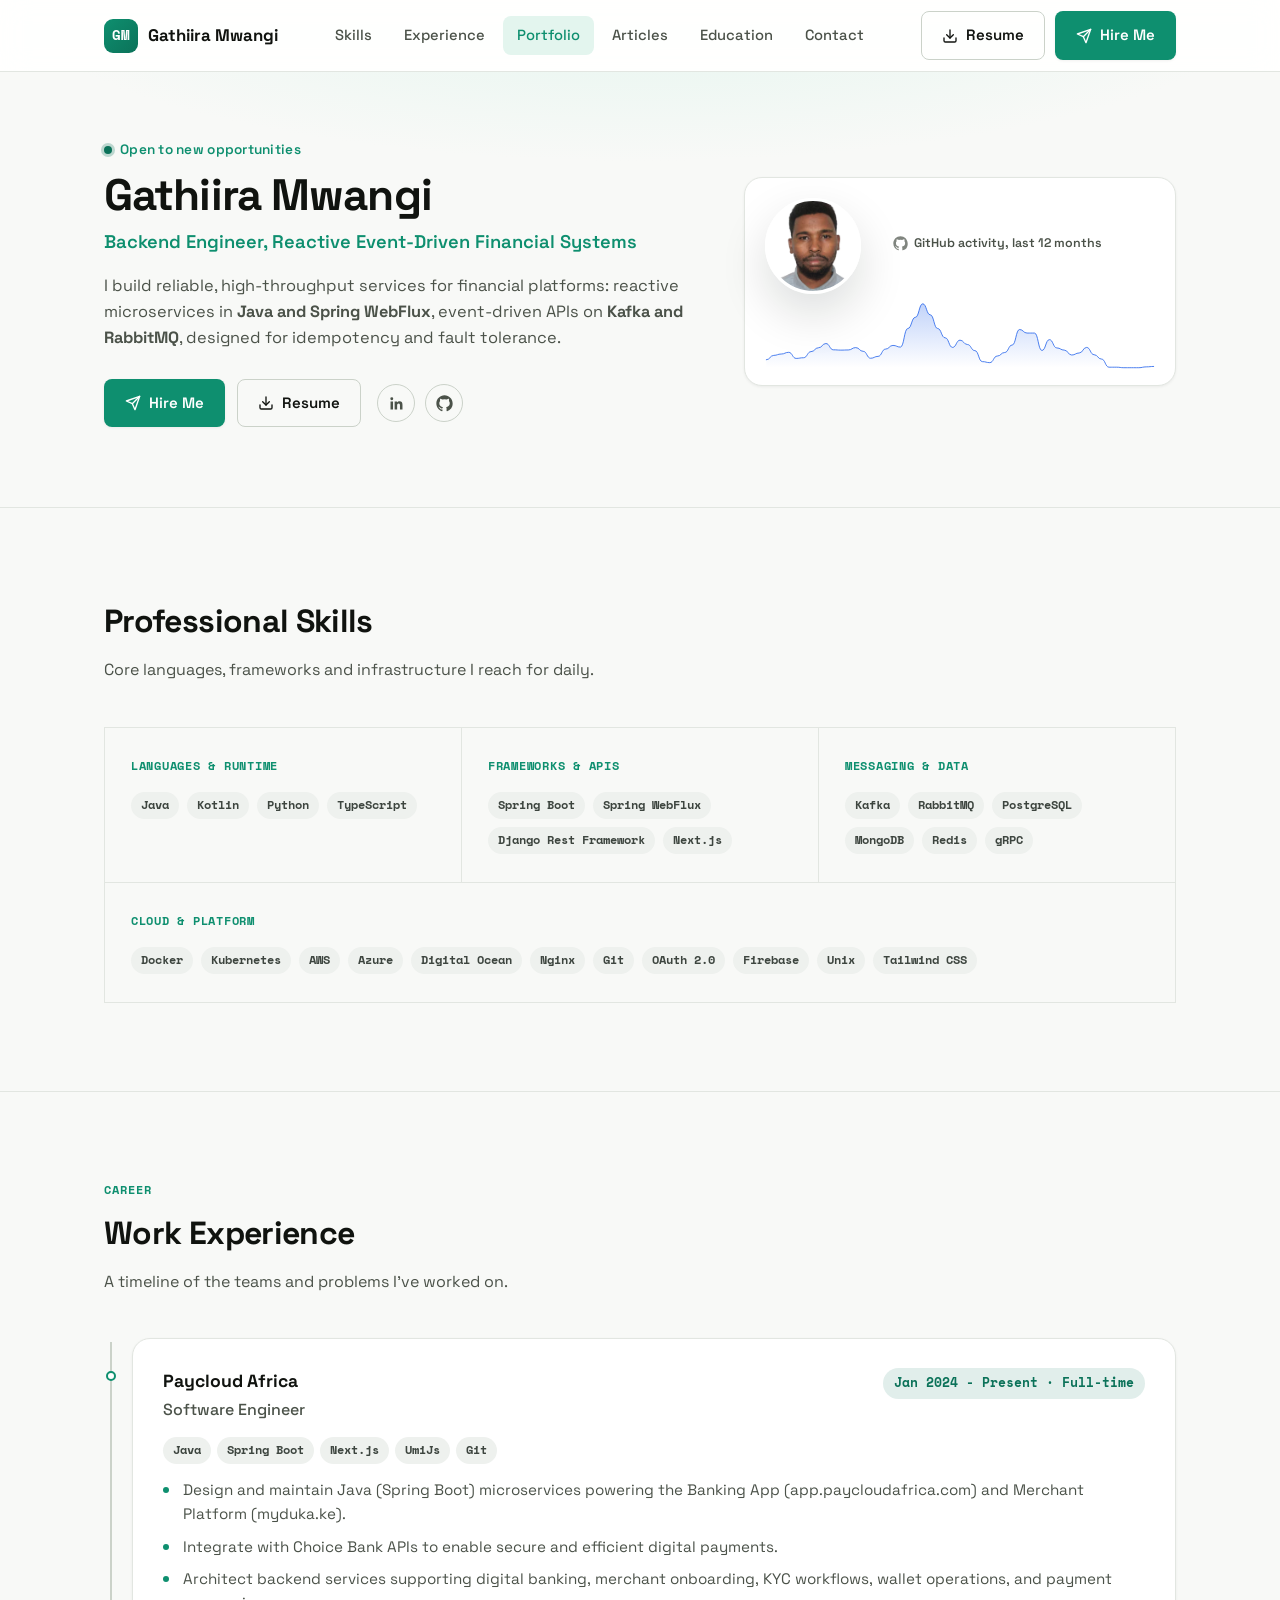
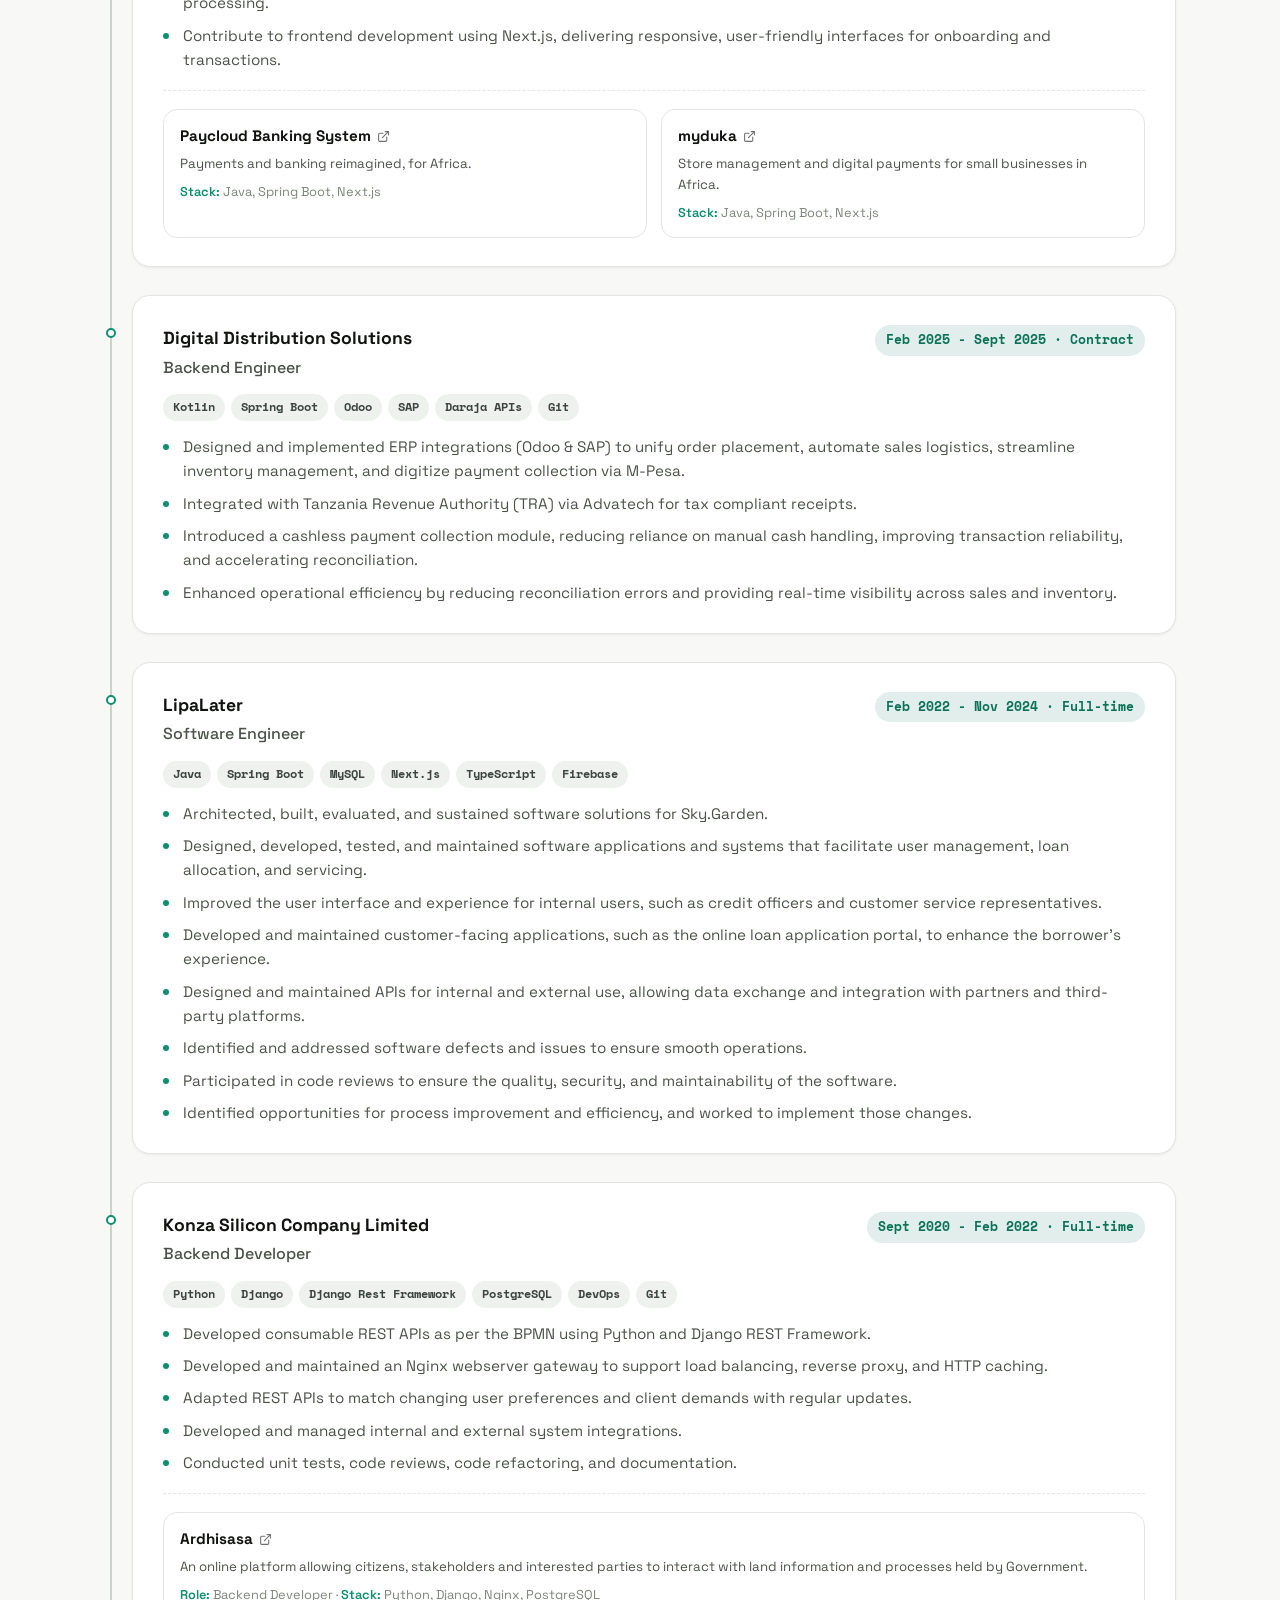
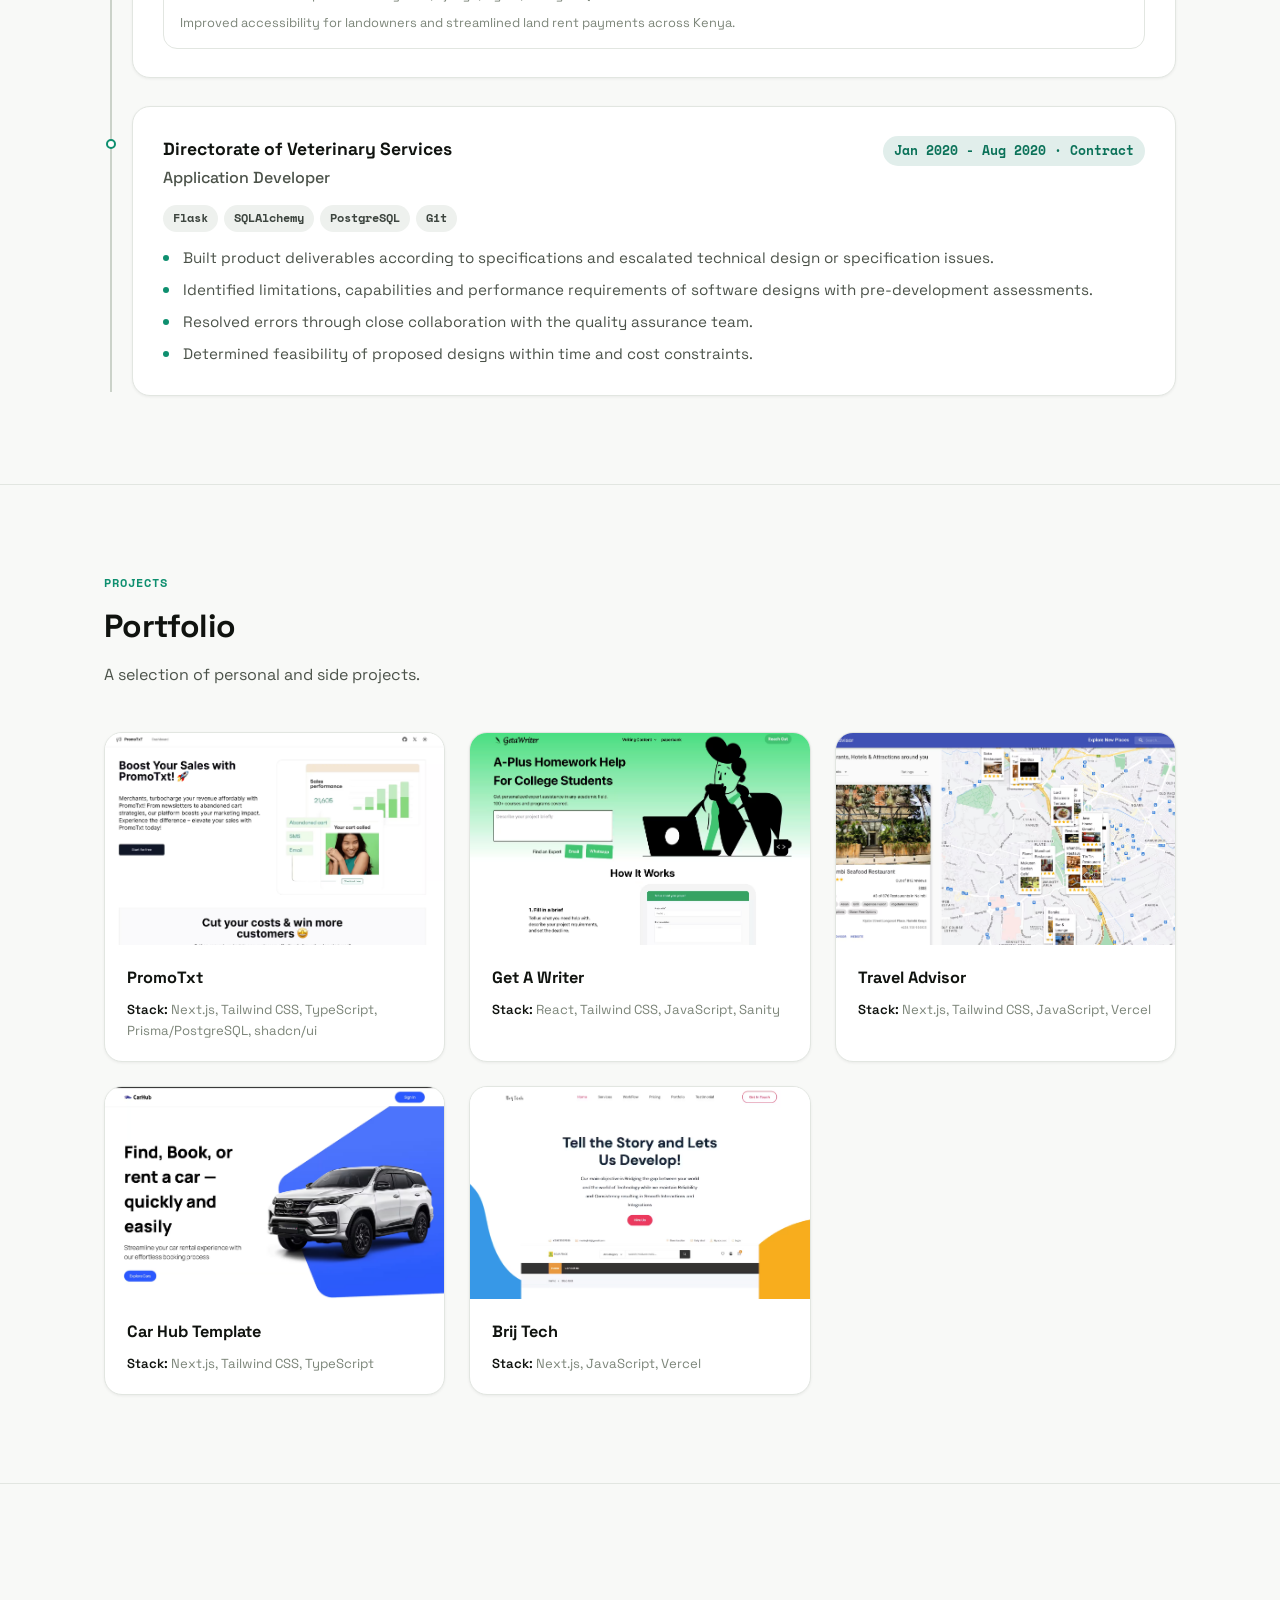
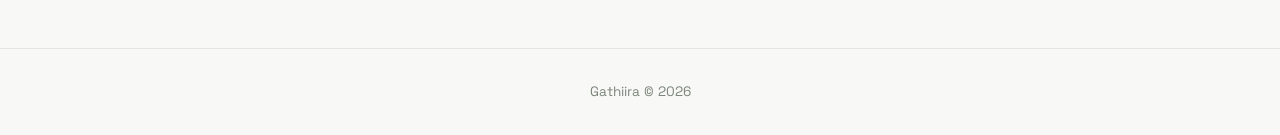
==== commit cc924701: "fix: designs" ====
--- a/index.html
+++ b/index.html
@@ -5,42 +5,51 @@
     <meta charset="utf-8">
     <meta name="viewport" content="width=device-width, initial-scale=1.0">
 
-    <title>Gathiira Mwangi — Backend Engineer</title>
+    <title>Gathiira Mwangi, Backend Engineer</title>
     <link rel="icon" href="images/favicon.ico" type="image/x-icon">
     <link rel="shortcut icon" href="images/favicon.ico" type="image/x-icon">
     <link rel="canonical" href="https://gathiira.github.io">
 
     <meta name="google-site-verification" content="y663wBAwI1lngxx3ba2lxByrXtx3l6PiEJY41IEzWZM" />
 
-    <meta name="description" content="Gathiira Mwangi — Backend Engineer with 5+ years building reactive, event-driven financial systems in Java/Spring Boot, Kafka/RabbitMQ, Python/Django and Next.js." />
+    <meta name="description" content="Gathiira Mwangi, Backend Engineer with 5+ years building reactive, event-driven financial systems in Java/Spring Boot, Kafka/RabbitMQ, Python/Django and Next.js." />
     <meta name="keywords" content="Gathiira Mwangi, Backend Engineer, Software Engineer, Java, Spring Boot, Spring WebFlux, Kafka, RabbitMQ, Python, Django, NextJs, Kenya" />
     <meta name="author" content="Gathiira Mwangi, gathiiramwangi@gmail.com">
     <meta name="robots" content="index,follow" />
 
     <!-- Open Graph -->
-    <meta property="og:title" content="Gathiira Mwangi — Backend Engineer" />
+    <meta property="og:title" content="Gathiira Mwangi, Backend Engineer" />
     <meta property="og:image" content="https://i.postimg.cc/nVXhr9x3/logo.png" />
     <meta property="og:site_name" content="Gathiira Mwangi" />
-    <meta property="og:description" content="Backend Engineer — reactive, event-driven financial systems. Java/Spring Boot, Kafka/RabbitMQ, Python/Django, Next.js" />
+    <meta property="og:description" content="Backend Engineer: reactive, event-driven financial systems. Java/Spring Boot, Kafka/RabbitMQ, Python/Django, Next.js" />
     <meta property="og:type" content="website" />
     <meta property="og:url" content="https://gathiira.github.io" />
 
     <!-- Twitter Card -->
     <meta name="twitter:card" content="summary">
     <meta name="twitter:title" content="Gathiira Mwangi">
-    <meta name="twitter:description" content="Backend Engineer — reactive, event-driven financial systems">
+    <meta name="twitter:description" content="Backend Engineer: reactive, event-driven financial systems">
     <meta name="twitter:image" content="https://i.postimg.cc/nVXhr9x3/logo.png">
     <meta name="twitter:site" content="@mwangyjose">
     <meta name="twitter:creator" content="@mwangyjose">
 
     <link rel="preconnect" href="https://fonts.googleapis.com">
     <link rel="preconnect" href="https://fonts.gstatic.com" crossorigin>
-    <link href="https://fonts.googleapis.com/css2?family=Inter:wght@400;500;600;700;800&amp;display=swap" rel="stylesheet">
+    <link href="https://fonts.googleapis.com/css2?family=Space+Grotesk:wght@400;500;600;700&amp;family=Space+Mono:wght@400;700&amp;display=swap" rel="stylesheet">
 
     <link rel="stylesheet" href="css/portfolio.css">
 </head>
 
 <body>
+    <svg class="icon-defs" aria-hidden="true" style="display:none">
+        <symbol id="icon-linkedin" viewBox="0 0 24 24"><path d="M20.45 20.45h-3.55v-5.57c0-1.33-.02-3.03-1.85-3.03-1.86 0-2.15 1.45-2.15 2.94v5.66H9.35V9h3.41v1.56h.05c.47-.9 1.63-1.85 3.36-1.85 3.6 0 4.27 2.37 4.27 5.45v6.29zM5.34 7.43a2.06 2.06 0 1 1 0-4.12 2.06 2.06 0 0 1 0 4.12zM7.12 20.45H3.56V9h3.56v11.45z"/></symbol>
+        <symbol id="icon-github" viewBox="0 0 24 24"><path d="M12 .5C5.65.5.5 5.65.5 12c0 5.08 3.29 9.39 7.86 10.91.57.1.78-.25.78-.55 0-.27-.01-1-.02-1.96-3.2.7-3.88-1.54-3.88-1.54-.52-1.33-1.28-1.69-1.28-1.69-1.05-.72.08-.7.08-.7 1.16.08 1.77 1.19 1.77 1.19 1.03 1.77 2.7 1.26 3.36.96.1-.75.4-1.26.73-1.55-2.55-.29-5.23-1.28-5.23-5.68 0-1.26.45-2.28 1.19-3.09-.12-.29-.52-1.46.11-3.05 0 0 .97-.31 3.18 1.18a11.05 11.05 0 0 1 5.79 0c2.2-1.49 3.17-1.18 3.17-1.18.64 1.59.24 2.76.12 3.05.74.81 1.18 1.83 1.18 3.09 0 4.41-2.69 5.38-5.25 5.67.41.36.78 1.06.78 2.14 0 1.55-.01 2.79-.01 3.17 0 .3.2.66.79.55A10.52 10.52 0 0 0 23.5 12C23.5 5.65 18.35.5 12 .5z"/></symbol>
+        <symbol id="icon-resume" viewBox="0 0 24 24"><path d="M21 15v4a2 2 0 0 1-2 2H5a2 2 0 0 1-2-2v-4"/><polyline points="7 10 12 15 17 10"/><line x1="12" y1="15" x2="12" y2="3"/></symbol>
+        <symbol id="icon-hire" viewBox="0 0 24 24"><line x1="22" y1="2" x2="11" y2="13"/><polygon points="22 2 15 22 11 13 2 9 22 2"/></symbol>
+        <symbol id="icon-external" viewBox="0 0 24 24"><path d="M18 13v6a2 2 0 0 1-2 2H5a2 2 0 0 1-2-2V8a2 2 0 0 1 2-2h6"/><polyline points="15 3 21 3 21 9"/><line x1="10" y1="14" x2="21" y2="3"/></symbol>
+        <symbol id="icon-check" viewBox="0 0 24 24"><polyline points="20 6 9 17 4 12"/></symbol>
+    </svg>
+
     <a class="skip-link" href="#main-content">Skip to content</a>
 
     <header class="site-header">
@@ -51,8 +60,8 @@
             </a>
 
             <nav class="nav-links" aria-label="Primary">
+                <a href="#skills-section">Skills</a>
                 <a href="#experiences-section">Experience</a>
-                <a href="#skills-section">Skills</a>
                 <a href="#portfolio">Portfolio</a>
                 <a href="#article-section">Articles</a>
                 <a href="#education-section">Education</a>
@@ -61,15 +70,14 @@
 
             <div class="nav-actions">
                 <a class="btn btn-ghost"
-                    href="cv.html"
-                    target="_blank" rel="noopener noreferrer">
-                    <svg viewBox="0 0 24 24" fill="none" stroke="currentColor" stroke-width="2" stroke-linecap="round" stroke-linejoin="round"><path d="M21 15v4a2 2 0 0 1-2 2H5a2 2 0 0 1-2-2v-4"/><polyline points="7 10 12 15 17 10"/><line x1="12" y1="15" x2="12" y2="3"/></svg>
+                    href="cv.html">
+                    <svg viewBox="0 0 24 24" fill="none" stroke="currentColor" stroke-width="2" stroke-linecap="round" stroke-linejoin="round"><use href="#icon-resume"></use></svg>
                     Resume
                 </a>
                 <a class="btn btn-primary"
                     href="mailto:gathiiramwangi@gmail.com?subject=Exciting%20Opportunity%3A%20Join%20Our%20Team%20as%20a%20Backend%20Engineer!&body=Hello%2C%20Join%20us%20in%20our%20dynamic%20and%20collaborative%20environment%2C%20where%20your%20skills%20will%20drive%20innovation%20and%20impact.%20If%20you%20are%20interested%20in%20exploring%20this%20opportunity%20further%2C%20I%20would%20love%20to%20schedule%20a%20call%20to%20discuss%20the%20role%20in%20more%20detail%20and%20answer%20any%20questions%20you%20may%20have.%20Please%20let%20me%20know%20a%20convenient%20time%20for%20you%2C%20and%20I%20will%20arrange%20it%20accordingly.%20Regards%2C"
                     target="_blank">
-                    <svg viewBox="0 0 24 24" fill="none" stroke="currentColor" stroke-width="2" stroke-linecap="round" stroke-linejoin="round"><line x1="22" y1="2" x2="11" y2="13"/><polygon points="22 2 15 22 11 13 2 9 22 2"/></svg>
+                    <svg viewBox="0 0 24 24" fill="none" stroke="currentColor" stroke-width="2" stroke-linecap="round" stroke-linejoin="round"><use href="#icon-hire"></use></svg>
                     Hire Me
                 </a>
             </div>
@@ -82,57 +90,105 @@
 
     <main id="main-content">
         <section id="top" class="hero">
-            <div class="container">
-                <div class="hero-activity">
-                    <img class="hero-avatar" src="images/passport.avif" alt="Portrait of Gathiira Mwangi" loading="eager">
-                    <div class="hero-activity-label">
-                        <svg viewBox="0 0 24 24" fill="currentColor"><path d="M12 .5C5.65.5.5 5.65.5 12c0 5.08 3.29 9.39 7.86 10.91.57.1.78-.25.78-.55 0-.27-.01-1-.02-1.96-3.2.7-3.88-1.54-3.88-1.54-.52-1.33-1.28-1.69-1.28-1.69-1.05-.72.08-.7.08-.7 1.16.08 1.77 1.19 1.77 1.19 1.03 1.77 2.7 1.26 3.36.96.1-.75.4-1.26.73-1.55-2.55-.29-5.23-1.28-5.23-5.68 0-1.26.45-2.28 1.19-3.09-.12-.29-.52-1.46.11-3.05 0 0 .97-.31 3.18 1.18a11.05 11.05 0 0 1 5.79 0c2.2-1.49 3.17-1.18 3.17-1.18.64 1.59.24 2.76.12 3.05.74.81 1.18 1.83 1.18 3.09 0 4.41-2.69 5.38-5.25 5.67.41.36.78 1.06.78 2.14 0 1.55-.01 2.79-.01 3.17 0 .3.2.66.79.55A10.52 10.52 0 0 0 23.5 12C23.5 5.65 18.35.5 12 .5z"/></svg>
-                        GitHub activity, last 12 months
-                    </div>
-                    <img class="hero-activity-graph" src="images/activity-graph.svg" alt="Weekly GitHub contribution activity over the last 12 months" loading="lazy">
-                </div>
-            </div>
-
             <div class="container hero-grid">
                 <div class="hero-copy">
                     <span class="eyebrow"><span class="dot"></span> Open to new opportunities</span>
                     <h1>Gathiira Mwangi</h1>
-                    <div class="role">Backend Engineer — Reactive, Event-Driven Financial Systems</div>
+                    <div class="role">Backend Engineer, Reactive Event-Driven Financial Systems</div>
                     <p class="lede">
-                        Backend Engineer with 5+ years building reliable, high-performance services for critical
-                        financial platforms. Hands-on with <b>Java, Spring Boot and Spring WebFlux</b> for reactive,
-                        non-blocking microservices, and with event-driven APIs built on <b>Kafka and RabbitMQ</b>.
-                        I design resilient distributed systems with idempotency, eventual consistency and fault
-                        tolerance at the core.
+                        I build reliable, high-throughput services for financial platforms: reactive
+                        microservices in <b>Java and Spring WebFlux</b>, event-driven APIs on <b>Kafka
+                        and RabbitMQ</b>, designed for idempotency and fault tolerance.
                     </p>
-
-                    <div class="hero-facts">
-                        <div><b>Languages:</b> Java, Kotlin, Python, TypeScript</div>
-                        <div><b>Frameworks:</b> Spring Boot, Spring WebFlux, Django, Next.js</div>
-                        <div><b>Messaging & Cloud:</b> Kafka, RabbitMQ, Docker, Kubernetes</div>
-                    </div>
 
                     <div class="hero-actions">
                         <a class="btn btn-primary"
                             href="mailto:gathiiramwangi@gmail.com?subject=Exciting%20Opportunity%3A%20Join%20Our%20Team%20as%20a%20Backend%20Engineer!"
                             target="_blank">
-                            <svg viewBox="0 0 24 24" fill="none" stroke="currentColor" stroke-width="2" stroke-linecap="round" stroke-linejoin="round"><line x1="22" y1="2" x2="11" y2="13"/><polygon points="22 2 15 22 11 13 2 9 22 2"/></svg>
+                            <svg viewBox="0 0 24 24" fill="none" stroke="currentColor" stroke-width="2" stroke-linecap="round" stroke-linejoin="round"><use href="#icon-hire"></use></svg>
                             Hire Me
                         </a>
                         <a class="btn btn-ghost"
-                            href="cv.html"
-                            target="_blank" rel="noopener noreferrer">
-                            <svg viewBox="0 0 24 24" fill="none" stroke="currentColor" stroke-width="2" stroke-linecap="round" stroke-linejoin="round"><path d="M21 15v4a2 2 0 0 1-2 2H5a2 2 0 0 1-2-2v-4"/><polyline points="7 10 12 15 17 10"/><line x1="12" y1="15" x2="12" y2="3"/></svg>
+                            href="cv.html">
+                            <svg viewBox="0 0 24 24" fill="none" stroke="currentColor" stroke-width="2" stroke-linecap="round" stroke-linejoin="round"><use href="#icon-resume"></use></svg>
                             Resume
                         </a>
                         <span class="hero-social">
                             <a class="icon-link" href="https://www.linkedin.com/in/gathiira-mwangi/" target="_blank" rel="noopener noreferrer" aria-label="LinkedIn">
-                                <svg viewBox="0 0 24 24" fill="currentColor"><path d="M20.45 20.45h-3.55v-5.57c0-1.33-.02-3.03-1.85-3.03-1.86 0-2.15 1.45-2.15 2.94v5.66H9.35V9h3.41v1.56h.05c.47-.9 1.63-1.85 3.36-1.85 3.6 0 4.27 2.37 4.27 5.45v6.29zM5.34 7.43a2.06 2.06 0 1 1 0-4.12 2.06 2.06 0 0 1 0 4.12zM7.12 20.45H3.56V9h3.56v11.45z"/></svg>
+                                <svg viewBox="0 0 24 24" fill="currentColor"><use href="#icon-linkedin"></use></svg>
                             </a>
                             <a class="icon-link" href="https://github.com/Gathiira" target="_blank" rel="noopener noreferrer" aria-label="GitHub">
-                                <svg viewBox="0 0 24 24" fill="currentColor"><path d="M12 .5C5.65.5.5 5.65.5 12c0 5.08 3.29 9.39 7.86 10.91.57.1.78-.25.78-.55 0-.27-.01-1-.02-1.96-3.2.7-3.88-1.54-3.88-1.54-.52-1.33-1.28-1.69-1.28-1.69-1.05-.72.08-.7.08-.7 1.16.08 1.77 1.19 1.77 1.19 1.03 1.77 2.7 1.26 3.36.96.1-.75.4-1.26.73-1.55-2.55-.29-5.23-1.28-5.23-5.68 0-1.26.45-2.28 1.19-3.09-.12-.29-.52-1.46.11-3.05 0 0 .97-.31 3.18 1.18a11.05 11.05 0 0 1 5.79 0c2.2-1.49 3.17-1.18 3.17-1.18.64 1.59.24 2.76.12 3.05.74.81 1.18 1.83 1.18 3.09 0 4.41-2.69 5.38-5.25 5.67.41.36.78 1.06.78 2.14 0 1.55-.01 2.79-.01 3.17 0 .3.2.66.79.55A10.52 10.52 0 0 0 23.5 12C23.5 5.65 18.35.5 12 .5z"/></svg>
+                                <svg viewBox="0 0 24 24" fill="currentColor"><use href="#icon-github"></use></svg>
                             </a>
                         </span>
+                    </div>
+                </div>
+
+                <div class="hero-visual">
+                    <div class="hero-activity">
+                        <img class="hero-avatar" src="images/passport.avif" alt="Portrait of Gathiira Mwangi" loading="eager">
+                        <div class="hero-activity-label">
+                            <svg viewBox="0 0 24 24" fill="currentColor"><use href="#icon-github"></use></svg>
+                            GitHub activity, last 12 months
+                        </div>
+                        <img class="hero-activity-graph" src="images/activity-graph.svg" alt="Weekly GitHub contribution activity over the last 12 months" loading="lazy">
+                    </div>
+                </div>
+            </div>
+        </section>
+
+        <section id="skills-section" class="skills-section section">
+            <div class="container">
+                <div class="section-head reveal">
+                    <h2 class="section-title">Professional Skills</h2>
+                    <p class="section-sub">Core languages, frameworks and infrastructure I reach for daily.</p>
+                </div>
+
+                <div class="skills-clusters reveal">
+                    <div class="skill-cluster">
+                        <div class="skill-cluster-title">Languages & Runtime</div>
+                        <div class="tag-cloud">
+                            <span class="tag">Java</span>
+                            <span class="tag">Kotlin</span>
+                            <span class="tag">Python</span>
+                            <span class="tag">TypeScript</span>
+                        </div>
+                    </div>
+                    <div class="skill-cluster">
+                        <div class="skill-cluster-title">Frameworks & APIs</div>
+                        <div class="tag-cloud">
+                            <span class="tag">Spring Boot</span>
+                            <span class="tag">Spring WebFlux</span>
+                            <span class="tag">Django Rest Framework</span>
+                            <span class="tag">Next.js</span>
+                        </div>
+                    </div>
+                    <div class="skill-cluster">
+                        <div class="skill-cluster-title">Messaging & Data</div>
+                        <div class="tag-cloud">
+                            <span class="tag">Kafka</span>
+                            <span class="tag">RabbitMQ</span>
+                            <span class="tag">PostgreSQL</span>
+                            <span class="tag">MongoDB</span>
+                            <span class="tag">Redis</span>
+                            <span class="tag">gRPC</span>
+                        </div>
+                    </div>
+                    <div class="skill-cluster">
+                        <div class="skill-cluster-title">Cloud & Platform</div>
+                        <div class="tag-cloud">
+                            <span class="tag">Docker</span>
+                            <span class="tag">Kubernetes</span>
+                            <span class="tag">AWS</span>
+                            <span class="tag">Azure</span>
+                            <span class="tag">Digital Ocean</span>
+                            <span class="tag">Nginx</span>
+                            <span class="tag">Git</span>
+                            <span class="tag">OAuth 2.0</span>
+                            <span class="tag">Firebase</span>
+                            <span class="tag">Unix</span>
+                            <span class="tag">Tailwind CSS</span>
+                        </div>
                     </div>
                 </div>
             </div>
@@ -157,7 +213,7 @@
                                 </div>
                                 <div class="timeline-role">Software Engineer</div>
                             </div>
-                            <span class="timeline-time">Jan 2024 – Present · Full-time</span>
+                            <span class="timeline-time">Jan 2024 - Present · Full-time</span>
                         </div>
                         <div class="timeline-stack">
                             <span class="tag">Java</span><span class="tag">Spring Boot</span><span class="tag">Next.js</span><span class="tag">UmiJs</span><span class="tag">Git</span>
@@ -174,7 +230,7 @@
                             <div class="project-pill">
                                 <a class="pp-title" href="https://paycloudafrica.com" target="_blank" rel="noopener noreferrer">
                                     Paycloud Banking System
-                                    <svg viewBox="0 0 24 24" fill="none" stroke="currentColor" stroke-width="2" stroke-linecap="round" stroke-linejoin="round"><path d="M18 13v6a2 2 0 0 1-2 2H5a2 2 0 0 1-2-2V8a2 2 0 0 1 2-2h6"/><polyline points="15 3 21 3 21 9"/><line x1="10" y1="14" x2="21" y2="3"/></svg>
+                                    <svg viewBox="0 0 24 24" fill="none" stroke="currentColor" stroke-width="2" stroke-linecap="round" stroke-linejoin="round"><use href="#icon-external"></use></svg>
                                 </a>
                                 <div class="pp-desc">Payments and banking reimagined, for Africa.</div>
                                 <div class="pp-meta"><b>Stack:</b> Java, Spring Boot, Next.js</div>
@@ -182,7 +238,7 @@
                             <div class="project-pill">
                                 <a class="pp-title" href="https://myduka.ke" target="_blank" rel="noopener noreferrer">
                                     myduka
-                                    <svg viewBox="0 0 24 24" fill="none" stroke="currentColor" stroke-width="2" stroke-linecap="round" stroke-linejoin="round"><path d="M18 13v6a2 2 0 0 1-2 2H5a2 2 0 0 1-2-2V8a2 2 0 0 1 2-2h6"/><polyline points="15 3 21 3 21 9"/><line x1="10" y1="14" x2="21" y2="3"/></svg>
+                                    <svg viewBox="0 0 24 24" fill="none" stroke="currentColor" stroke-width="2" stroke-linecap="round" stroke-linejoin="round"><use href="#icon-external"></use></svg>
                                 </a>
                                 <div class="pp-desc">Store management and digital payments for small businesses in Africa.</div>
                                 <div class="pp-meta"><b>Stack:</b> Java, Spring Boot, Next.js</div>
@@ -199,7 +255,7 @@
                                 </div>
                                 <div class="timeline-role">Backend Engineer</div>
                             </div>
-                            <span class="timeline-time">Feb 2025 – Sept 2025 · Contract</span>
+                            <span class="timeline-time">Feb 2025 - Sept 2025 · Contract</span>
                         </div>
                         <div class="timeline-stack">
                             <span class="tag">Kotlin</span><span class="tag">Spring Boot</span><span class="tag">Odoo</span><span class="tag">SAP</span><span class="tag">Daraja APIs</span><span class="tag">Git</span>
@@ -221,7 +277,7 @@
                                 <div class="timeline-place">LipaLater</div>
                                 <div class="timeline-role">Software Engineer</div>
                             </div>
-                            <span class="timeline-time">Feb 2022 – Nov 2024 · Full-time</span>
+                            <span class="timeline-time">Feb 2022 - Nov 2024 · Full-time</span>
                         </div>
                         <div class="timeline-stack">
                             <span class="tag">Java</span><span class="tag">Spring Boot</span><span class="tag">MySQL</span><span class="tag">Next.js</span><span class="tag">TypeScript</span><span class="tag">Firebase</span>
@@ -249,7 +305,7 @@
                                 </div>
                                 <div class="timeline-role">Backend Developer</div>
                             </div>
-                            <span class="timeline-time">Sept 2020 – Feb 2022 · Full-time</span>
+                            <span class="timeline-time">Sept 2020 - Feb 2022 · Full-time</span>
                         </div>
                         <div class="timeline-stack">
                             <span class="tag">Python</span><span class="tag">Django</span><span class="tag">Django Rest Framework</span><span class="tag">PostgreSQL</span><span class="tag">DevOps</span><span class="tag">Git</span>
@@ -267,7 +323,7 @@
                             <div class="project-pill">
                                 <a class="pp-title" href="https://ardhisasa.lands.go.ke" target="_blank" rel="noopener noreferrer">
                                     Ardhisasa
-                                    <svg viewBox="0 0 24 24" fill="none" stroke="currentColor" stroke-width="2" stroke-linecap="round" stroke-linejoin="round"><path d="M18 13v6a2 2 0 0 1-2 2H5a2 2 0 0 1-2-2V8a2 2 0 0 1 2-2h6"/><polyline points="15 3 21 3 21 9"/><line x1="10" y1="14" x2="21" y2="3"/></svg>
+                                    <svg viewBox="0 0 24 24" fill="none" stroke="currentColor" stroke-width="2" stroke-linecap="round" stroke-linejoin="round"><use href="#icon-external"></use></svg>
                                 </a>
                                 <div class="pp-desc">An online platform allowing citizens, stakeholders and interested parties to interact with land information and processes held by Government.</div>
                                 <div class="pp-meta"><b>Role:</b> Backend Developer · <b>Stack:</b> Python, Django, Nginx, PostgreSQL</div>
@@ -283,7 +339,7 @@
                                 <div class="timeline-place">Directorate of Veterinary Services</div>
                                 <div class="timeline-role">Application Developer</div>
                             </div>
-                            <span class="timeline-time">Jan 2020 – Aug 2020 · Contract</span>
+                            <span class="timeline-time">Jan 2020 - Aug 2020 · Contract</span>
                         </div>
                         <div class="timeline-stack">
                             <span class="tag">Flask</span><span class="tag">SQLAlchemy</span><span class="tag">PostgreSQL</span><span class="tag">Git</span>
@@ -302,63 +358,6 @@
             </div>
         </section>
 
-        <section id="skills-section" class="skills-section section">
-            <div class="container">
-                <div class="section-head reveal">
-                    <span class="section-kicker">Capabilities</span>
-                    <h2 class="section-title">Professional Skills</h2>
-                </div>
-
-                <div class="skills-grid reveal">
-                    <div class="skill-card">
-                        <div class="skill-card-head"><span class="name">Java / Spring Boot</span><span class="pct">80%</span></div>
-                        <div class="skill-bar"><div class="skill-bar-fill" data-percent="80"></div></div>
-                        <div class="level">4+ years experience</div>
-                    </div>
-                    <div class="skill-card">
-                        <div class="skill-card-head"><span class="name">Python / Django</span><span class="pct">90%</span></div>
-                        <div class="skill-bar"><div class="skill-bar-fill" data-percent="90"></div></div>
-                        <div class="level">4+ years experience</div>
-                    </div>
-                    <div class="skill-card">
-                        <div class="skill-card-head"><span class="name">Next.js</span><span class="pct">80%</span></div>
-                        <div class="skill-bar"><div class="skill-bar-fill" data-percent="80"></div></div>
-                        <div class="level">3+ years experience</div>
-                    </div>
-                    <div class="skill-card">
-                        <div class="skill-card-head"><span class="name">Kafka / RabbitMQ</span><span class="pct">85%</span></div>
-                        <div class="skill-bar"><div class="skill-bar-fill" data-percent="85"></div></div>
-                        <div class="level">Event-driven messaging</div>
-                    </div>
-                </div>
-
-                <div class="other-skills reveal">
-                    <h3 class="other-skills-title">Other Skills</h3>
-                    <div class="tag-cloud">
-                        <span class="tag">Kubernetes</span>
-                        <span class="tag">AWS</span>
-                        <span class="tag">Azure</span>
-                        <span class="tag">Digital Ocean</span>
-                        <span class="tag">Git</span>
-                        <span class="tag">Nginx</span>
-                        <span class="tag">Docker Swarm</span>
-                        <span class="tag">Docker Compose</span>
-                        <span class="tag">PostgreSQL</span>
-                        <span class="tag">MongoDB</span>
-                        <span class="tag">Redis</span>
-                        <span class="tag">gRPC</span>
-                        <span class="tag">OAuth 2.0</span>
-                        <span class="tag">Firebase</span>
-                        <span class="tag">Unix</span>
-                        <span class="tag">JavaScript</span>
-                        <span class="tag">CSS</span>
-                        <span class="tag">Tailwind CSS</span>
-                        <span class="tag">HTML5</span>
-                    </div>
-                </div>
-            </div>
-        </section>
-
         <section id="portfolio" class="section">
             <div class="container">
                 <div class="section-head reveal">
@@ -424,7 +423,6 @@
         <section id="article-section" class="section">
             <div class="container">
                 <div class="section-head reveal">
-                    <span class="section-kicker">Writing</span>
                     <h2 class="section-title">
                         <a href="https://gathiira.hashnode.dev" target="_blank" rel="noopener noreferrer">Articles</a>
                     </h2>
@@ -455,7 +453,6 @@
         <section id="education-section" class="section">
             <div class="container">
                 <div class="section-head reveal">
-                    <span class="section-kicker">Background</span>
                     <h2 class="section-title">Education &amp; Certification</h2>
                 </div>
 
@@ -476,7 +473,7 @@
                         <div class="card-body">
                             <div class="card-title">Bsc. Mathematics &amp; Computer Science</div>
                             <div class="card-desc">Jomo Kenyatta University of Agriculture and Technology</div>
-                            <div class="edu-time">2014 – 2019</div>
+                            <div class="edu-time">2014 - 2019</div>
                             <div class="card-desc">
                                 20% of my programming knowledge comes from university, and 80% comes from the
                                 internet, books, personal projects and work experience.
@@ -490,7 +487,6 @@
         <section id="contact-section" class="section">
             <div class="container">
                 <div class="section-head reveal">
-                    <span class="section-kicker">Let's talk</span>
                     <h2 class="section-title">Get in Touch</h2>
                 </div>
 
@@ -500,29 +496,29 @@
                         <p><strong>I can help with the following:</strong></p>
                         <ul class="contact-services">
                             <li>
-                                <svg viewBox="0 0 24 24" fill="none" stroke="currentColor" stroke-width="2" stroke-linecap="round" stroke-linejoin="round"><polyline points="20 6 9 17 4 12"/></svg>
+                                <svg viewBox="0 0 24 24" fill="none" stroke="currentColor" stroke-width="2" stroke-linecap="round" stroke-linejoin="round"><use href="#icon-check"></use></svg>
                                 Architecting resilient, event-driven backend systems in Java/Kotlin (Spring Boot, WebFlux), Python/Django and Next.js
                             </li>
                             <li>
-                                <svg viewBox="0 0 24 24" fill="none" stroke="currentColor" stroke-width="2" stroke-linecap="round" stroke-linejoin="round"><polyline points="20 6 9 17 4 12"/></svg>
+                                <svg viewBox="0 0 24 24" fill="none" stroke="currentColor" stroke-width="2" stroke-linecap="round" stroke-linejoin="round"><use href="#icon-check"></use></svg>
                                 Designing microservice and messaging infrastructure with Kafka/RabbitMQ, containerized and orchestrated on Docker and Kubernetes
                             </li>
                             <li>
-                                <svg viewBox="0 0 24 24" fill="none" stroke="currentColor" stroke-width="2" stroke-linecap="round" stroke-linejoin="round"><polyline points="20 6 9 17 4 12"/></svg>
+                                <svg viewBox="0 0 24 24" fill="none" stroke="currentColor" stroke-width="2" stroke-linecap="round" stroke-linejoin="round"><use href="#icon-check"></use></svg>
                                 Auditing and hardening existing platforms for reliability, performance and security
                             </li>
                             <li>
-                                <svg viewBox="0 0 24 24" fill="none" stroke="currentColor" stroke-width="2" stroke-linecap="round" stroke-linejoin="round"><polyline points="20 6 9 17 4 12"/></svg>
+                                <svg viewBox="0 0 24 24" fill="none" stroke="currentColor" stroke-width="2" stroke-linecap="round" stroke-linejoin="round"><use href="#icon-check"></use></svg>
                                 Technical leadership — code review, mentorship and CI/CD process improvement across cross-functional teams
                             </li>
                         </ul>
                         <p>Drop me a line at <a class="contact-email" href="mailto:gathiiramwangi@gmail.com">gathiiramwangi@gmail.com</a></p>
                         <div class="contact-social">
                             <a class="icon-link" href="https://www.linkedin.com/in/gathiira-mwangi/" target="_blank" rel="noopener noreferrer" aria-label="LinkedIn">
-                                <svg viewBox="0 0 24 24" fill="currentColor"><path d="M20.45 20.45h-3.55v-5.57c0-1.33-.02-3.03-1.85-3.03-1.86 0-2.15 1.45-2.15 2.94v5.66H9.35V9h3.41v1.56h.05c.47-.9 1.63-1.85 3.36-1.85 3.6 0 4.27 2.37 4.27 5.45v6.29zM5.34 7.43a2.06 2.06 0 1 1 0-4.12 2.06 2.06 0 0 1 0 4.12zM7.12 20.45H3.56V9h3.56v11.45z"/></svg>
+                                <svg viewBox="0 0 24 24" fill="currentColor"><use href="#icon-linkedin"></use></svg>
                             </a>
                             <a class="icon-link" href="https://github.com/Gathiira" target="_blank" rel="noopener noreferrer" aria-label="GitHub">
-                                <svg viewBox="0 0 24 24" fill="currentColor"><path d="M12 .5C5.65.5.5 5.65.5 12c0 5.08 3.29 9.39 7.86 10.91.57.1.78-.25.78-.55 0-.27-.01-1-.02-1.96-3.2.7-3.88-1.54-3.88-1.54-.52-1.33-1.28-1.69-1.28-1.69-1.05-.72.08-.7.08-.7 1.16.08 1.77 1.19 1.77 1.19 1.03 1.77 2.7 1.26 3.36.96.1-.75.4-1.26.73-1.55-2.55-.29-5.23-1.28-5.23-5.68 0-1.26.45-2.28 1.19-3.09-.12-.29-.52-1.46.11-3.05 0 0 .97-.31 3.18 1.18a11.05 11.05 0 0 1 5.79 0c2.2-1.49 3.17-1.18 3.17-1.18.64 1.59.24 2.76.12 3.05.74.81 1.18 1.83 1.18 3.09 0 4.41-2.69 5.38-5.25 5.67.41.36.78 1.06.78 2.14 0 1.55-.01 2.79-.01 3.17 0 .3.2.66.79.55A10.52 10.52 0 0 0 23.5 12C23.5 5.65 18.35.5 12 .5z"/></svg>
+                                <svg viewBox="0 0 24 24" fill="currentColor"><use href="#icon-github"></use></svg>
                             </a>
                         </div>
                     </div>
--- a/css/portfolio.css
+++ b/css/portfolio.css
@@ -4,32 +4,32 @@
    ========================================================================== */
 
 :root {
-  --font-sans: 'Inter', -apple-system, BlinkMacSystemFont, 'Segoe UI', system-ui, sans-serif;
-  --font-mono: 'SFMono-Regular', Consolas, 'Liberation Mono', Menlo, monospace;
-
-  --bg: #f6f8fb;
+  --font-sans: 'Space Grotesk', -apple-system, BlinkMacSystemFont, 'Segoe UI', system-ui, sans-serif;
+  --font-mono: 'Space Mono', 'SFMono-Regular', Consolas, 'Liberation Mono', Menlo, monospace;
+
+  --bg: #f8f9f7;
   --bg-alt: #ffffff;
   --surface: #ffffff;
   --surface-raised: #ffffff;
-  --border: #e4e9f1;
-  --border-strong: #cdd6e3;
-  --text: #0f1a2b;
-  --text-muted: #47536b;
-  --text-soft: #7686a1;
-  --accent: #2563eb;
-  --accent-dark: #1d4ed8;
-  --accent-soft: #eaf1ff;
+  --border: #e2e6e1;
+  --border-strong: #cbd2c9;
+  --text: #10130f;
+  --text-muted: #4b5249;
+  --text-soft: #7c8579;
+  --accent: #0e8f6f;
+  --accent-dark: #0b7259;
+  --accent-soft: #e3f5ee;
   --accent-contrast: #ffffff;
-  --success: #16a34a;
-  --tag-bg: #eef2f8;
-  --tag-text: #3a4a63;
+  --success: var(--accent-dark);
+  --tag-bg: #eef1ee;
+  --tag-text: #3d453f;
 
   --radius-sm: 8px;
   --radius: 14px;
-  --radius-lg: 22px;
-  --shadow-sm: 0 1px 3px rgba(15, 26, 43, 0.06);
-  --shadow: 0 8px 24px rgba(15, 26, 43, 0.08);
-  --shadow-lg: 0 20px 48px rgba(15, 26, 43, 0.14);
+  --radius-lg: 18px;
+  --shadow-sm: 0 1px 3px rgba(10, 20, 14, 0.06);
+  --shadow: 0 8px 24px rgba(10, 20, 14, 0.08);
+  --shadow-lg: 0 20px 48px rgba(10, 20, 14, 0.14);
 
   --container: 1120px;
   --header-h: 72px;
@@ -38,21 +38,22 @@
 
 @media (prefers-color-scheme: dark) {
   :root {
-    --bg: #0a0f1a;
-    --bg-alt: #0d1420;
-    --surface: #111a29;
-    --surface-raised: #131e30;
-    --border: #21304a;
-    --border-strong: #2c3e5e;
-    --text: #e7ecf5;
-    --text-muted: #a3b0c7;
-    --text-soft: #7686a1;
-    --accent: #5b93ff;
-    --accent-dark: #7ea6ff;
-    --accent-soft: #142138;
-    --accent-contrast: #06101f;
-    --tag-bg: #16233a;
-    --tag-text: #b7c4dc;
+    --bg: #0a0d0b;
+    --bg-alt: #0d100d;
+    --surface: #12160f;
+    --surface-raised: #161c15;
+    --border: #232b22;
+    --border-strong: #2e3a2c;
+    --text: #eef1ec;
+    --text-muted: #aab3a5;
+    --text-soft: #7c8579;
+    --accent: #34d399;
+    --accent-dark: #6ee7b7;
+    --accent-soft: #132a22;
+    --accent-contrast: #04140d;
+    --success: var(--accent-dark);
+    --tag-bg: #182019;
+    --tag-text: #b6c2b8;
     --shadow-sm: 0 1px 3px rgba(0, 0, 0, 0.3);
     --shadow: 0 8px 24px rgba(0, 0, 0, 0.35);
     --shadow-lg: 0 20px 48px rgba(0, 0, 0, 0.5);
@@ -184,8 +185,9 @@
   display: flex;
   align-items: center;
   justify-content: center;
+  font-family: var(--font-mono);
   font-size: 0.85rem;
-  font-weight: 800;
+  font-weight: 700;
   flex-shrink: 0;
 }
 .nav-links {
@@ -220,7 +222,7 @@
 
 /* ---------- Hero ---------- */
 .hero {
-  padding: 72px 0 88px;
+  padding: 64px 0 80px;
   position: relative;
   overflow: hidden;
 }
@@ -233,43 +235,48 @@
   pointer-events: none;
   z-index: -1;
 }
+.hero-grid {
+  display: grid;
+  grid-template-columns: 1.15fr 0.85fr;
+  gap: 56px;
+  align-items: center;
+}
 .hero-activity {
   position: relative;
-  margin-bottom: 48px;
   background: var(--surface);
   border: 1px solid var(--border);
   border-radius: var(--radius-lg);
-  padding: 20px 24px 12px;
+  padding: 18px 20px 16px;
   box-shadow: var(--shadow-sm);
 }
 .hero-activity-label {
   display: flex;
   align-items: center;
-  gap: 8px;
-  padding-left: 212px;
-  min-height: 34px;
-  font-size: 0.82rem;
+  gap: 6px;
+  padding-left: 128px;
+  min-height: 96px;
+  font-size: 0.78rem;
   font-weight: 600;
   color: var(--text-muted);
-  margin-bottom: 4px;
 }
 .hero-activity-label svg { width: 15px; height: 15px; opacity: 0.7; }
 .hero-activity-graph {
   display: block;
   width: 100%;
   height: auto;
+  margin-top: 6px;
 }
 .hero-avatar {
   position: absolute;
-  left: 28px;
-  top: 36px;
+  left: 20px;
+  top: 20px;
   z-index: 2;
-  width: 168px;
-  height: 168px;
+  width: 96px;
+  height: 96px;
   border-radius: 50%;
   object-fit: cover;
   box-shadow: var(--shadow-lg);
-  border: 4px solid var(--bg-alt);
+  border: 3px solid var(--bg-alt);
 }
 .eyebrow {
   display: inline-flex;
@@ -301,15 +308,6 @@
   color: var(--text-muted);
   font-size: 1.02rem;
 }
-.hero-facts {
-  margin-top: 20px;
-  display: flex;
-  flex-direction: column;
-  gap: 6px;
-  font-size: 0.92rem;
-  color: var(--text-muted);
-}
-.hero-facts b { color: var(--text); font-weight: 600; }
 .hero-actions {
   margin-top: 28px;
   display: flex;
@@ -324,7 +322,8 @@
 .section:first-of-type { border-top: none; }
 .section-head { margin-bottom: 44px; max-width: 640px; }
 .section-kicker {
-  font-size: 0.8rem;
+  font-family: var(--font-mono);
+  font-size: 0.78rem;
   font-weight: 700;
   letter-spacing: 0.08em;
   text-transform: uppercase;
@@ -338,7 +337,22 @@
 .section-sub { margin-top: 10px; color: var(--text-muted); }
 
 /* ---------- Timeline (Experience) ---------- */
-.timeline { display: flex; flex-direction: column; gap: 28px; }
+.timeline {
+  display: flex;
+  flex-direction: column;
+  gap: 28px;
+  position: relative;
+  padding-left: 28px;
+}
+.timeline::before {
+  content: "";
+  position: absolute;
+  top: 4px;
+  bottom: 4px;
+  left: 6px;
+  width: 2px;
+  background: var(--border-strong);
+}
 .timeline-item {
   position: relative;
   background: var(--surface);
@@ -348,6 +362,17 @@
   box-shadow: var(--shadow-sm);
   transition: box-shadow 0.2s var(--ease), transform 0.2s var(--ease);
 }
+.timeline-item::before {
+  content: "";
+  position: absolute;
+  left: -27px;
+  top: 32px;
+  width: 10px;
+  height: 10px;
+  border-radius: 50%;
+  background: var(--bg-alt);
+  border: 2px solid var(--accent);
+}
 .timeline-item:hover { box-shadow: var(--shadow); transform: translateY(-2px); }
 .timeline-head {
   display: flex;
@@ -361,8 +386,9 @@
 .timeline-place a:hover { color: var(--accent); }
 .timeline-role { color: var(--text-muted); font-weight: 500; margin-top: 2px; }
 .timeline-time {
-  font-size: 0.82rem;
-  font-weight: 600;
+  font-family: var(--font-mono);
+  font-size: 0.8rem;
+  font-weight: 700;
   color: var(--success);
   background: color-mix(in srgb, var(--success) 12%, transparent);
   padding: 5px 11px;
@@ -376,8 +402,9 @@
   margin: 14px 0;
 }
 .tag {
-  font-size: 0.76rem;
-  font-weight: 600;
+  font-family: var(--font-mono);
+  font-size: 0.74rem;
+  font-weight: 700;
   padding: 4px 10px;
   border-radius: 999px;
   background: var(--tag-bg);
@@ -422,44 +449,31 @@
 .project-pill .pp-meta b { color: var(--accent); font-weight: 600; }
 
 /* ---------- Skills ---------- */
-.skills-grid {
+.skills-clusters {
   display: grid;
-  grid-template-columns: repeat(auto-fit, minmax(220px, 1fr));
-  gap: 20px;
-  margin-bottom: 48px;
-}
-.skill-card {
-  background: var(--surface);
-  border: 1px solid var(--border);
-  border-radius: var(--radius-lg);
-  padding: 22px 24px;
-  box-shadow: var(--shadow-sm);
-}
-.skill-card-head {
-  display: flex;
-  justify-content: space-between;
-  align-items: baseline;
-  margin-bottom: 6px;
-}
-.skill-card-head .name { font-weight: 700; font-size: 0.98rem; }
-.skill-card-head .pct { font-weight: 700; color: var(--accent); font-size: 0.9rem; }
-.skill-bar {
-  height: 8px;
-  border-radius: 999px;
-  background: var(--tag-bg);
-  overflow: hidden;
-  margin: 10px 0 8px;
-}
-.skill-bar-fill {
-  height: 100%;
-  border-radius: 999px;
-  background: linear-gradient(90deg, var(--accent), var(--accent-dark));
-  width: 0%;
-  transition: width 1s var(--ease);
-}
-.skill-card .level { font-size: 0.82rem; color: var(--text-soft); }
-
-.other-skills-title { font-weight: 700; margin-bottom: 14px; font-size: 1rem; }
+  grid-template-columns: repeat(3, 1fr);
+  border-top: 1px solid var(--border);
+  border-left: 1px solid var(--border);
+}
+.skill-cluster {
+  border-right: 1px solid var(--border);
+  border-bottom: 1px solid var(--border);
+  padding: 28px 26px;
+  transition: background 0.15s var(--ease);
+}
+.skill-cluster:last-child {
+  grid-column: 1 / -1;
+}
+.skill-cluster:hover { background: var(--accent-soft); }
+.skill-cluster-title {
+  font-family: var(--font-mono);
+  font-size: 0.78rem;
+  font-weight: 700;
+  letter-spacing: 0.06em;
+  text-transform: uppercase;
+  color: var(--accent);
+  margin-bottom: 16px;
+}
 .tag-cloud { display: flex; flex-wrap: wrap; gap: 8px; }
 
 /* ---------- Cards grid (Portfolio / Articles / Education) ---------- */
@@ -585,10 +599,12 @@
     box-shadow: var(--shadow);
   }
   body.nav-open .nav-links a { padding: 12px 14px; }
-  .hero-grid { text-align: center; }
-  .hero-facts, .hero-actions, .hero-social { align-items: center; justify-content: center; }
-  .hero-actions { justify-content: center; }
-  .hero-facts { align-items: center; }
+  .hero-grid { grid-template-columns: 1fr; }
+  .hero-visual { margin-top: 32px; max-width: 420px; }
+}
+
+@media (max-width: 700px) {
+  .skills-clusters { grid-template-columns: 1fr; }
 }
 
 @media (max-width: 600px) {
@@ -596,6 +612,6 @@
   .hero { padding: 48px 0 64px; }
   .contact-panel { padding: 28px 22px; }
   .timeline-item { padding: 22px 20px; }
-  .hero-avatar { width: 110px; height: 110px; left: 16px; top: 24px; }
-  .hero-activity-label { padding-left: 140px; }
-}
+  .timeline { padding-left: 0; }
+  .timeline::before, .timeline-item::before { display: none; }
+}
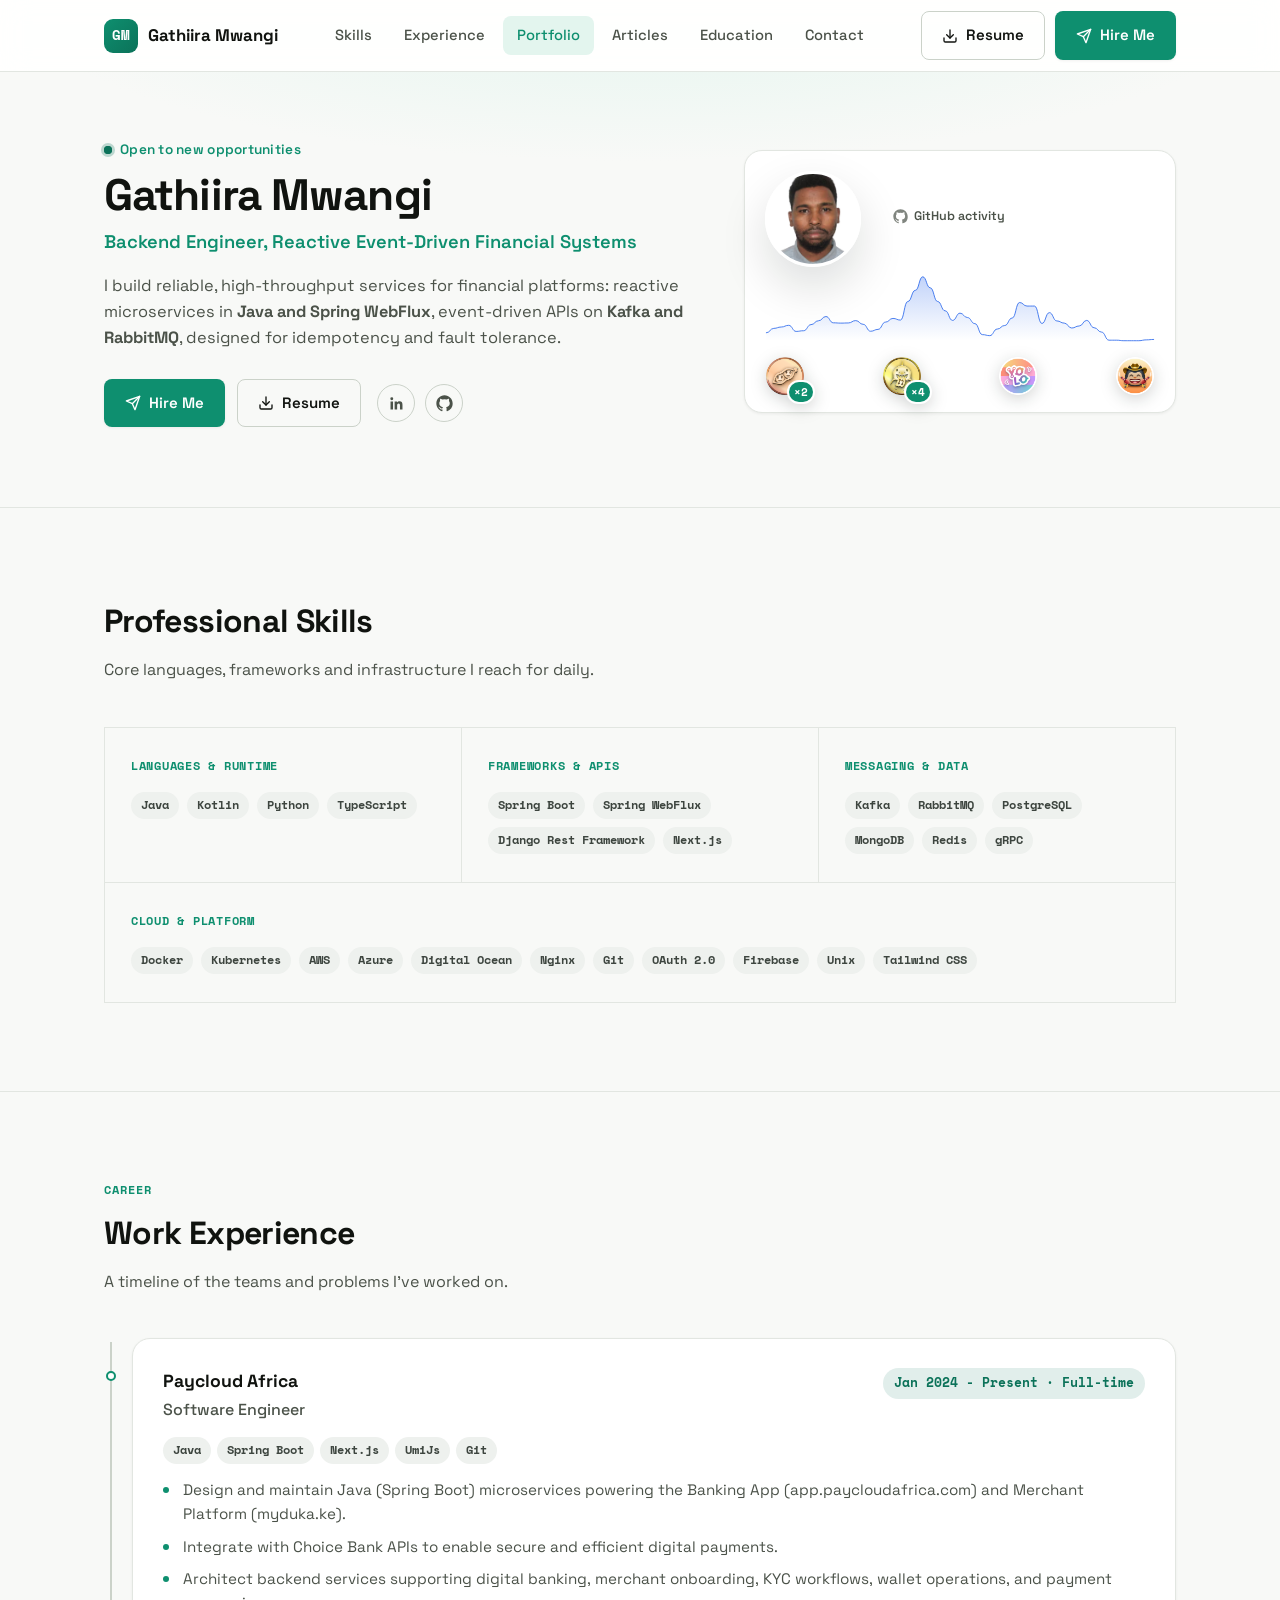
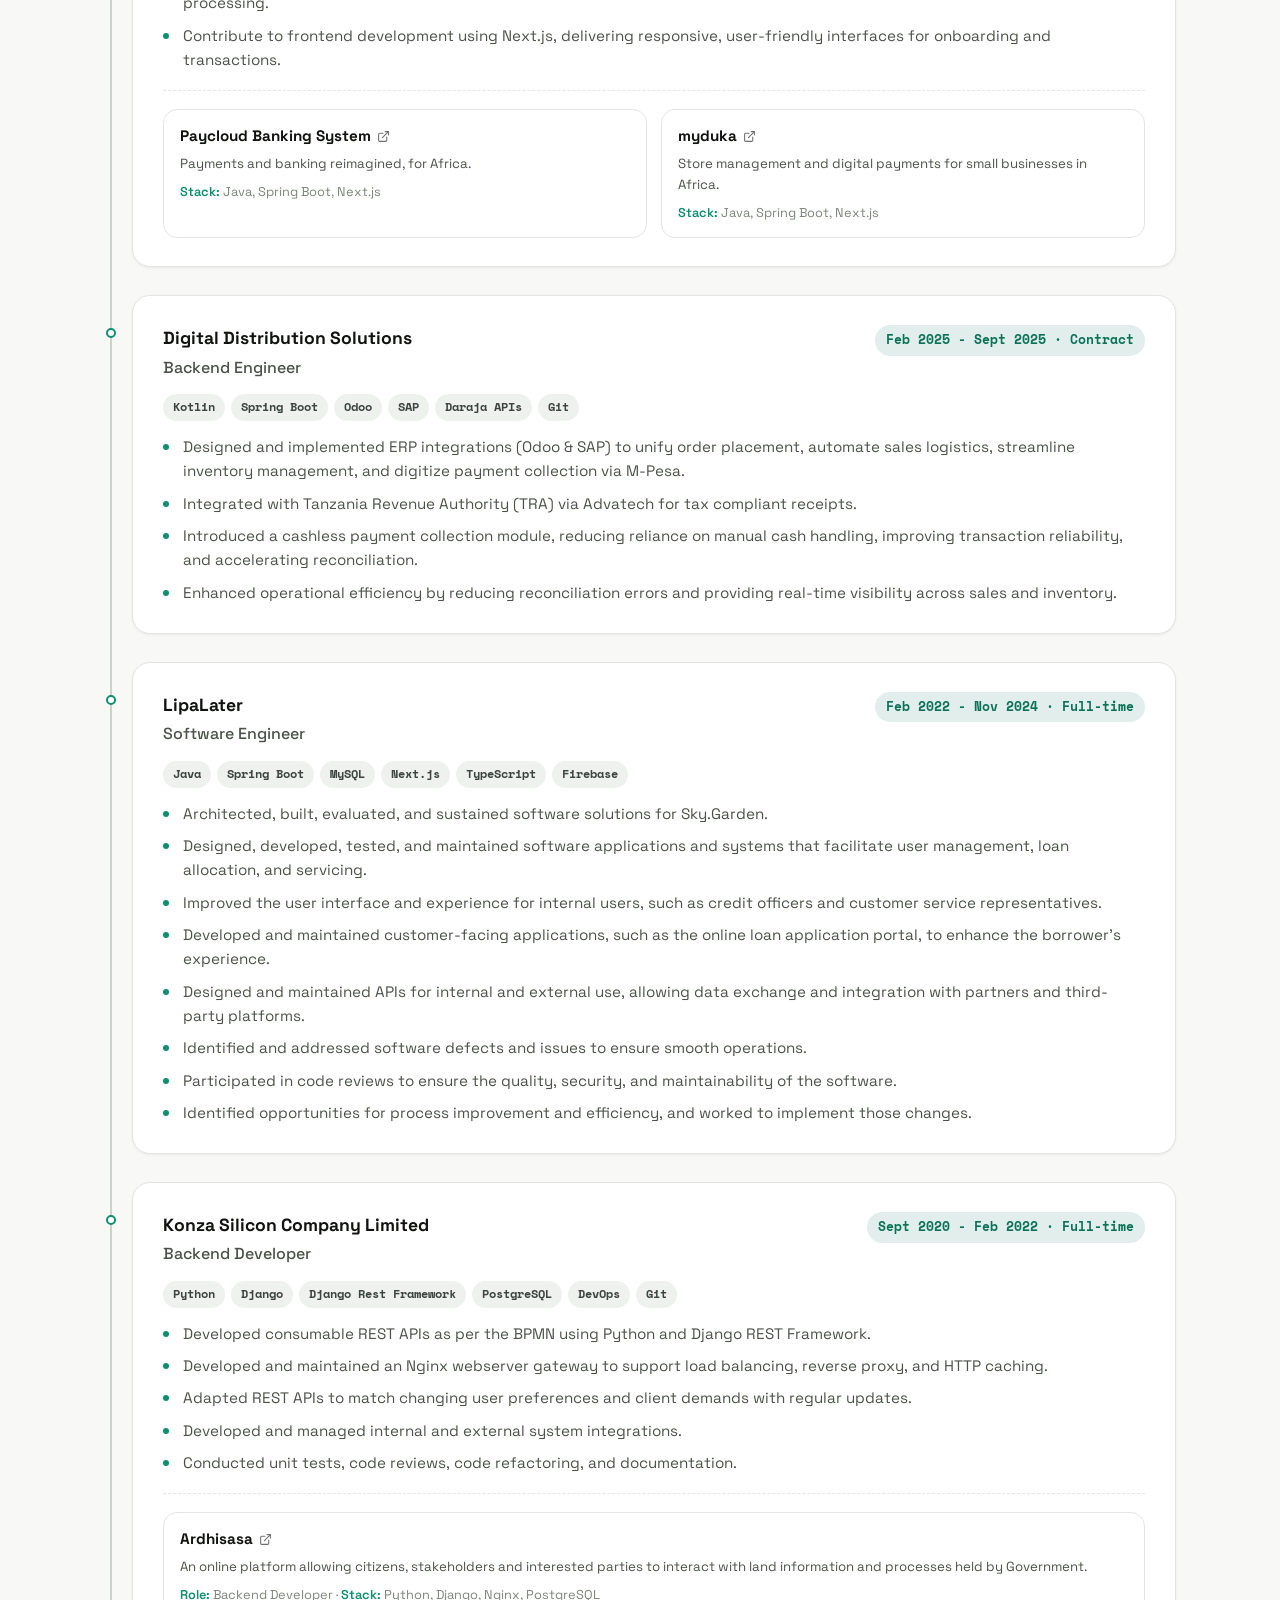
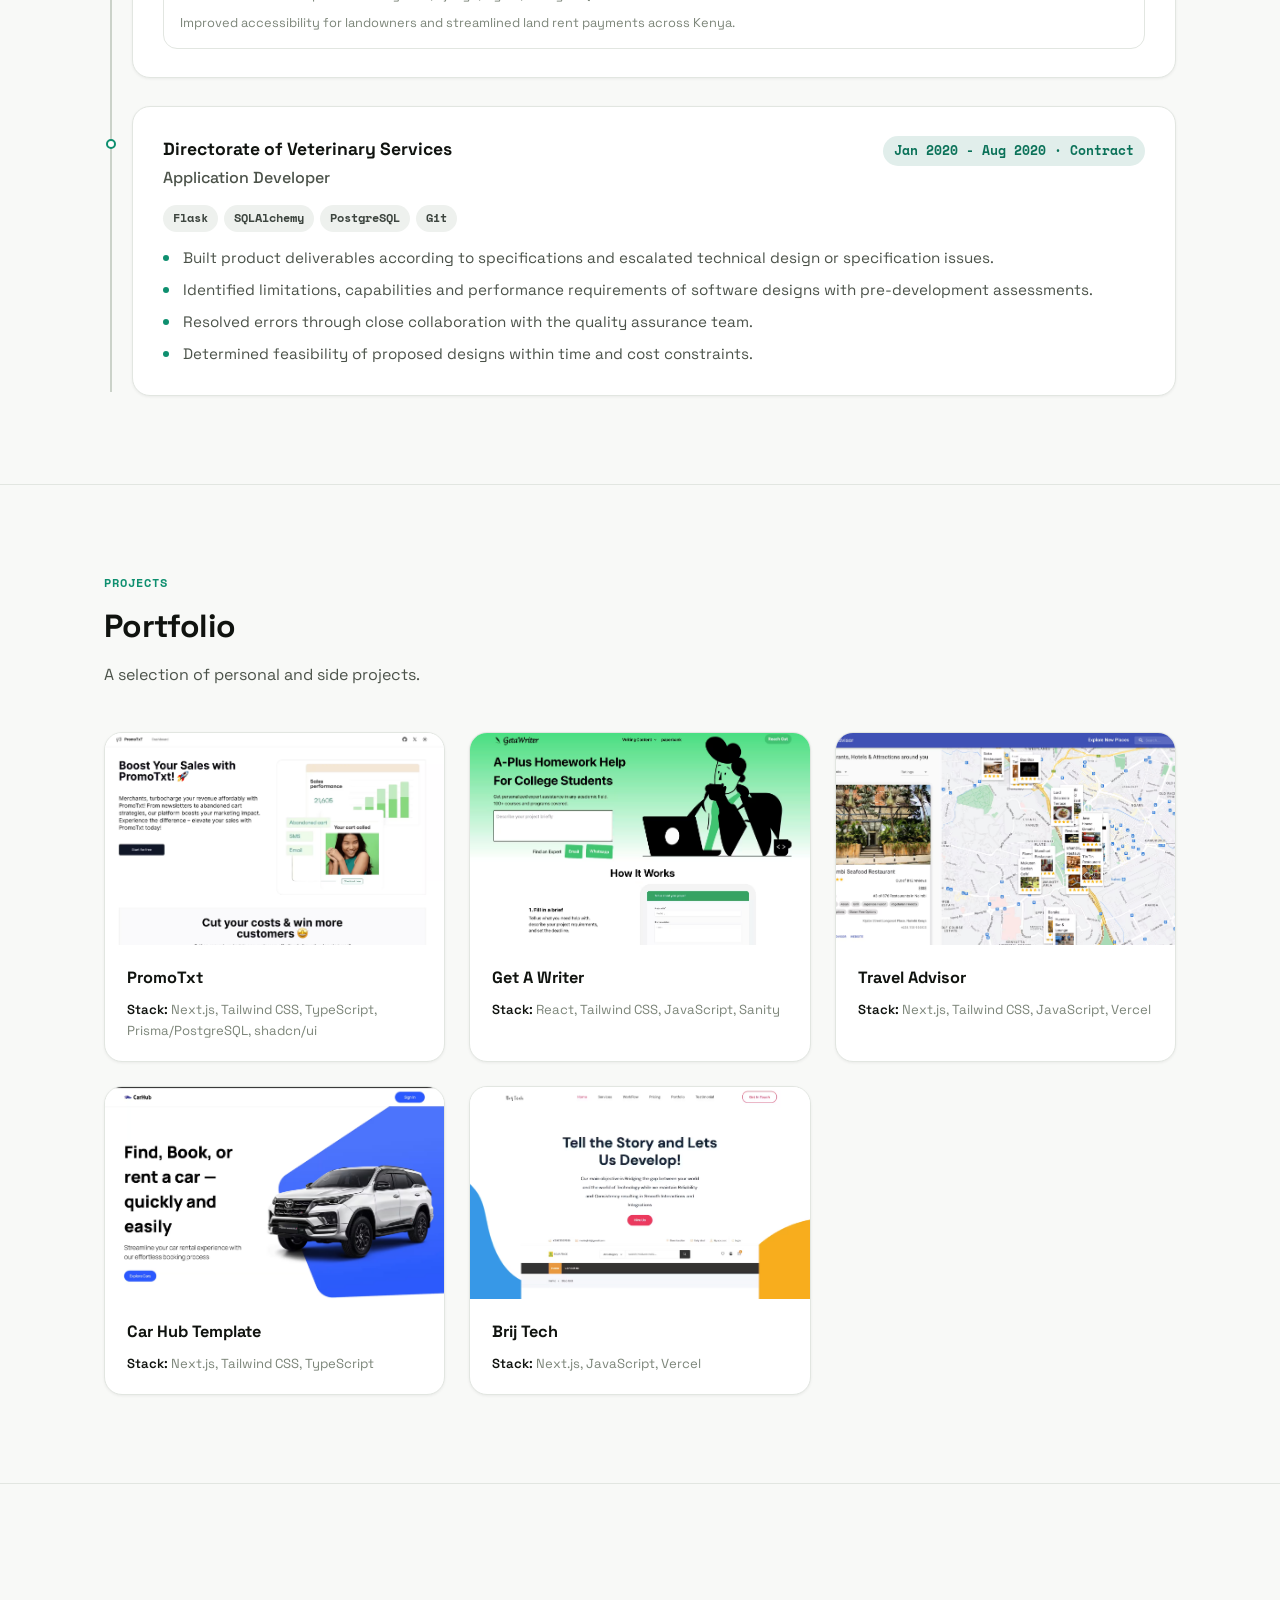
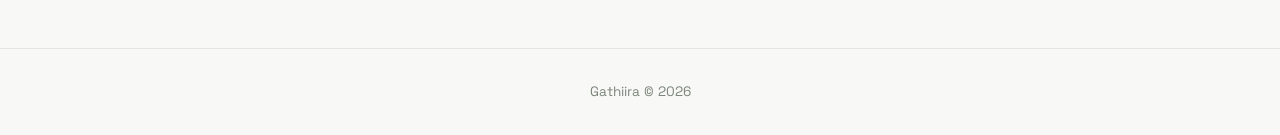
==== commit 1d72a4ba: "fix: imgs" ====
--- a/index.html
+++ b/index.html
@@ -129,9 +129,25 @@
                         <img class="hero-avatar" src="images/passport.avif" alt="Portrait of Gathiira Mwangi" loading="eager">
                         <div class="hero-activity-label">
                             <svg viewBox="0 0 24 24" fill="currentColor"><use href="#icon-github"></use></svg>
-                            GitHub activity, last 12 months
+                            GitHub activity
                         </div>
                         <img class="hero-activity-graph" src="images/activity-graph.svg" alt="Weekly GitHub contribution activity over the last 12 months" loading="lazy">
+                        <div class="hero-badges">
+                            <div class="hero-badge" title="Pair Extraordinaire ×2">
+                                <img src="images/acievement-pair-extraordinaire-bronze.png" alt="Pair Extraordinaire GitHub achievement badge" loading="lazy">
+                                <span class="hero-badge-count">×2</span>
+                            </div>
+                            <div class="hero-badge" title="Pull Shark ×4">
+                                <img src="images/achievement-pull-shark-gold.png" alt="Pull Shark GitHub achievement badge" loading="lazy">
+                                <span class="hero-badge-count">×4</span>
+                            </div>
+                            <div class="hero-badge" title="YOLO">
+                                <img src="images/achievement-yolo-default.png" alt="YOLO GitHub achievement badge" loading="lazy">
+                            </div>
+                            <div class="hero-badge" title="Quickdraw">
+                                <img src="images/achievement-quickdraw-default--light-medium.png" alt="Quickdraw GitHub achievement badge" loading="lazy">
+                            </div>
+                        </div>
                     </div>
                 </div>
             </div>
--- a/css/portfolio.css
+++ b/css/portfolio.css
@@ -265,6 +265,50 @@
   width: 100%;
   height: auto;
   margin-top: 6px;
+  clip-path: inset(0 100% 0 0);
+  transition: clip-path 900ms cubic-bezier(0.16, 1, 0.3, 1);
+}
+.hero-activity-graph.in-view {
+  clip-path: inset(0 0 0 0);
+}
+.hero-badges {
+  display: flex;
+  justify-content: space-between;
+  margin-top: 14px;
+  perspective: 600px;
+}
+.hero-badge {
+  position: relative;
+  width: 40px;
+  height: 40px;
+  flex-shrink: 0;
+  transform-style: preserve-3d;
+  transition: transform 0.4s var(--ease);
+  filter: drop-shadow(0 4px 8px rgba(10, 20, 14, 0.18));
+}
+.hero-badge img {
+  width: 100%;
+  height: 100%;
+  display: block;
+  pointer-events: none;
+}
+.hero-badge-count {
+  position: absolute;
+  right: -8px;
+  bottom: -6px;
+  min-width: 20px;
+  height: 20px;
+  padding: 0 5px;
+  border-radius: 999px;
+  background: var(--accent);
+  color: var(--accent-contrast);
+  font-family: var(--font-mono);
+  font-size: 0.7rem;
+  font-weight: 700;
+  display: flex;
+  align-items: center;
+  justify-content: center;
+  box-shadow: 0 0 0 2px var(--surface);
 }
 .hero-avatar {
   position: absolute;
@@ -289,9 +333,22 @@
   margin-bottom: 10px;
 }
 .eyebrow .dot {
+  position: relative;
   width: 8px; height: 8px; border-radius: 50%;
   background: var(--success);
   box-shadow: 0 0 0 3px color-mix(in srgb, var(--success) 25%, transparent);
+}
+.eyebrow .dot::after {
+  content: "";
+  position: absolute;
+  inset: 0;
+  border-radius: 50%;
+  background: var(--success);
+  animation: dot-ping 2.4s cubic-bezier(0.4, 0, 0.2, 1) infinite;
+}
+@keyframes dot-ping {
+  0% { transform: scale(1); opacity: 0.5; }
+  75%, 100% { transform: scale(2.8); opacity: 0; }
 }
 .hero h1 {
   font-size: clamp(2rem, 4vw, 2.75rem);
@@ -574,6 +631,8 @@
 @media (prefers-reduced-motion: reduce) {
   html { scroll-behavior: auto; }
   .reveal { opacity: 1; transform: none; transition: none; }
+  .eyebrow .dot::after { animation: none; opacity: 0; }
+  .hero-activity-graph { clip-path: inset(0 0 0 0); transition: none; }
   * { animation-duration: 0.001ms !important; transition-duration: 0.001ms !important; }
 }
 
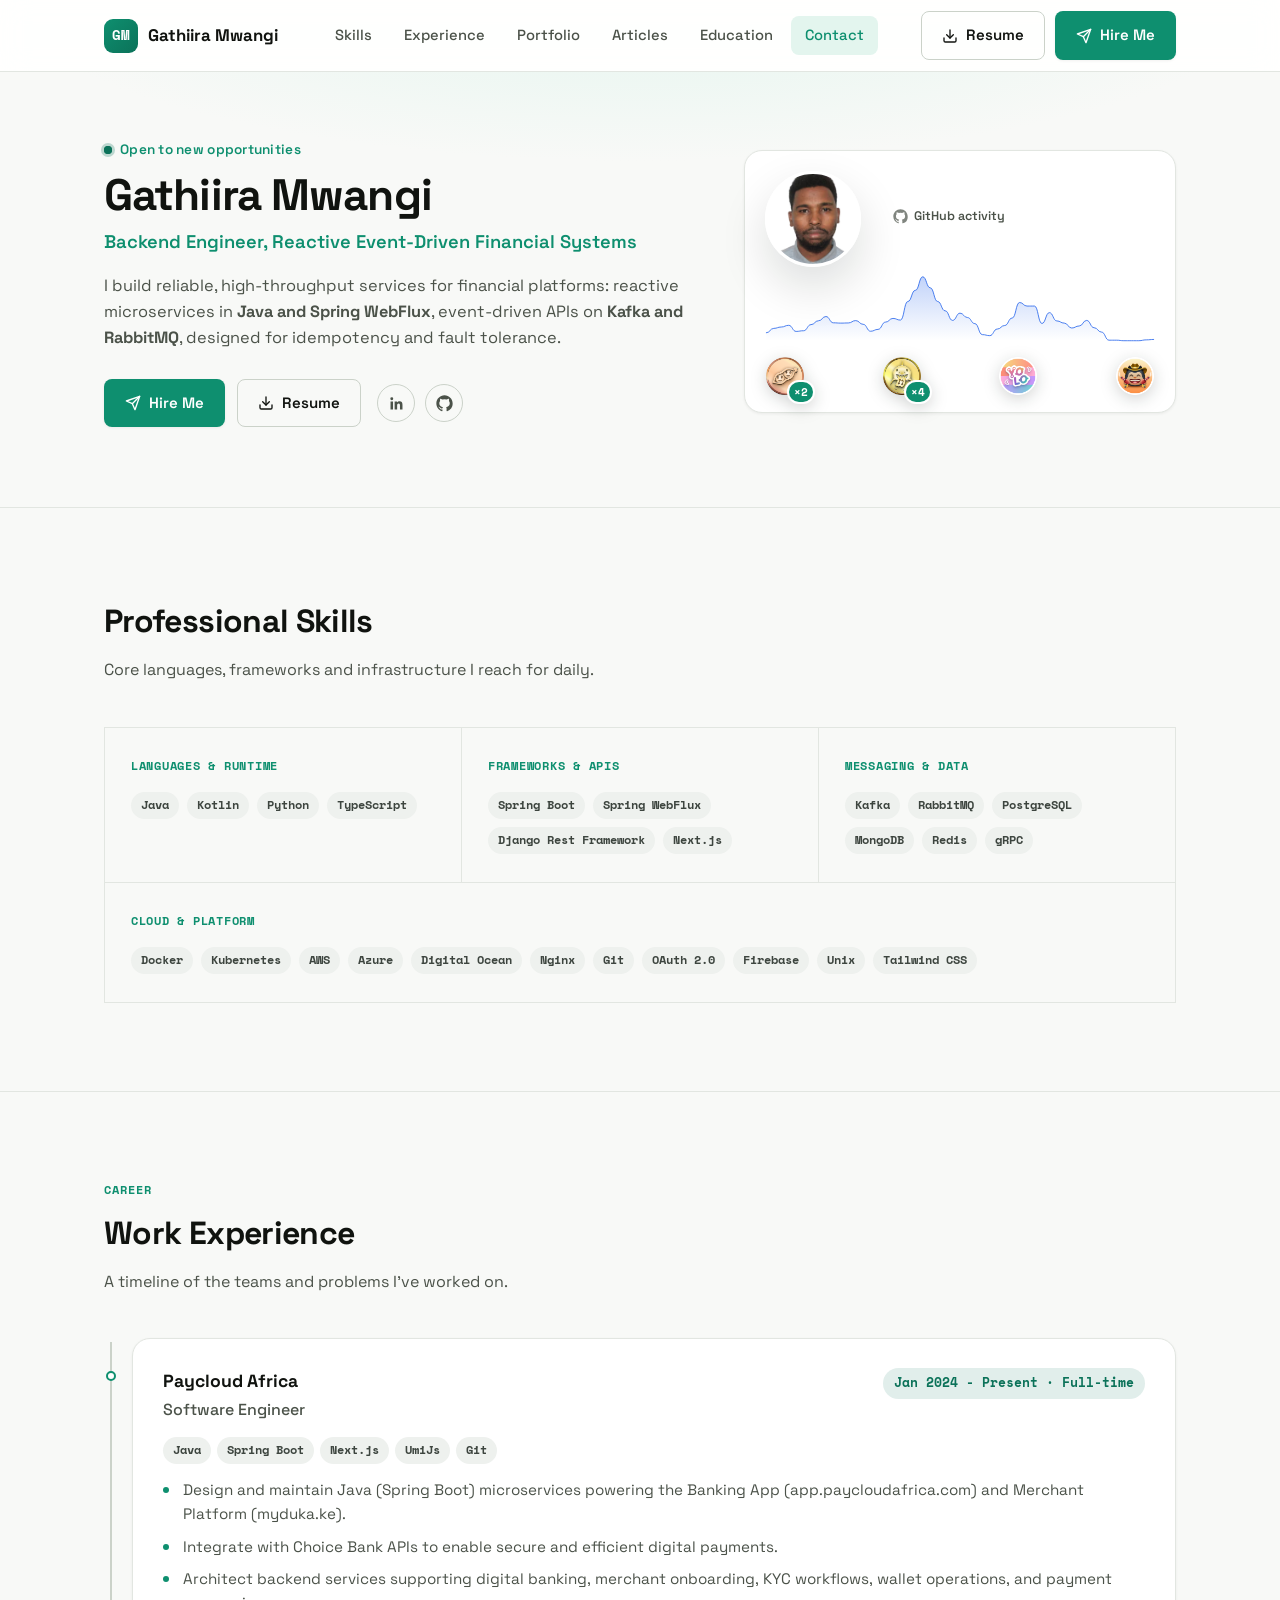
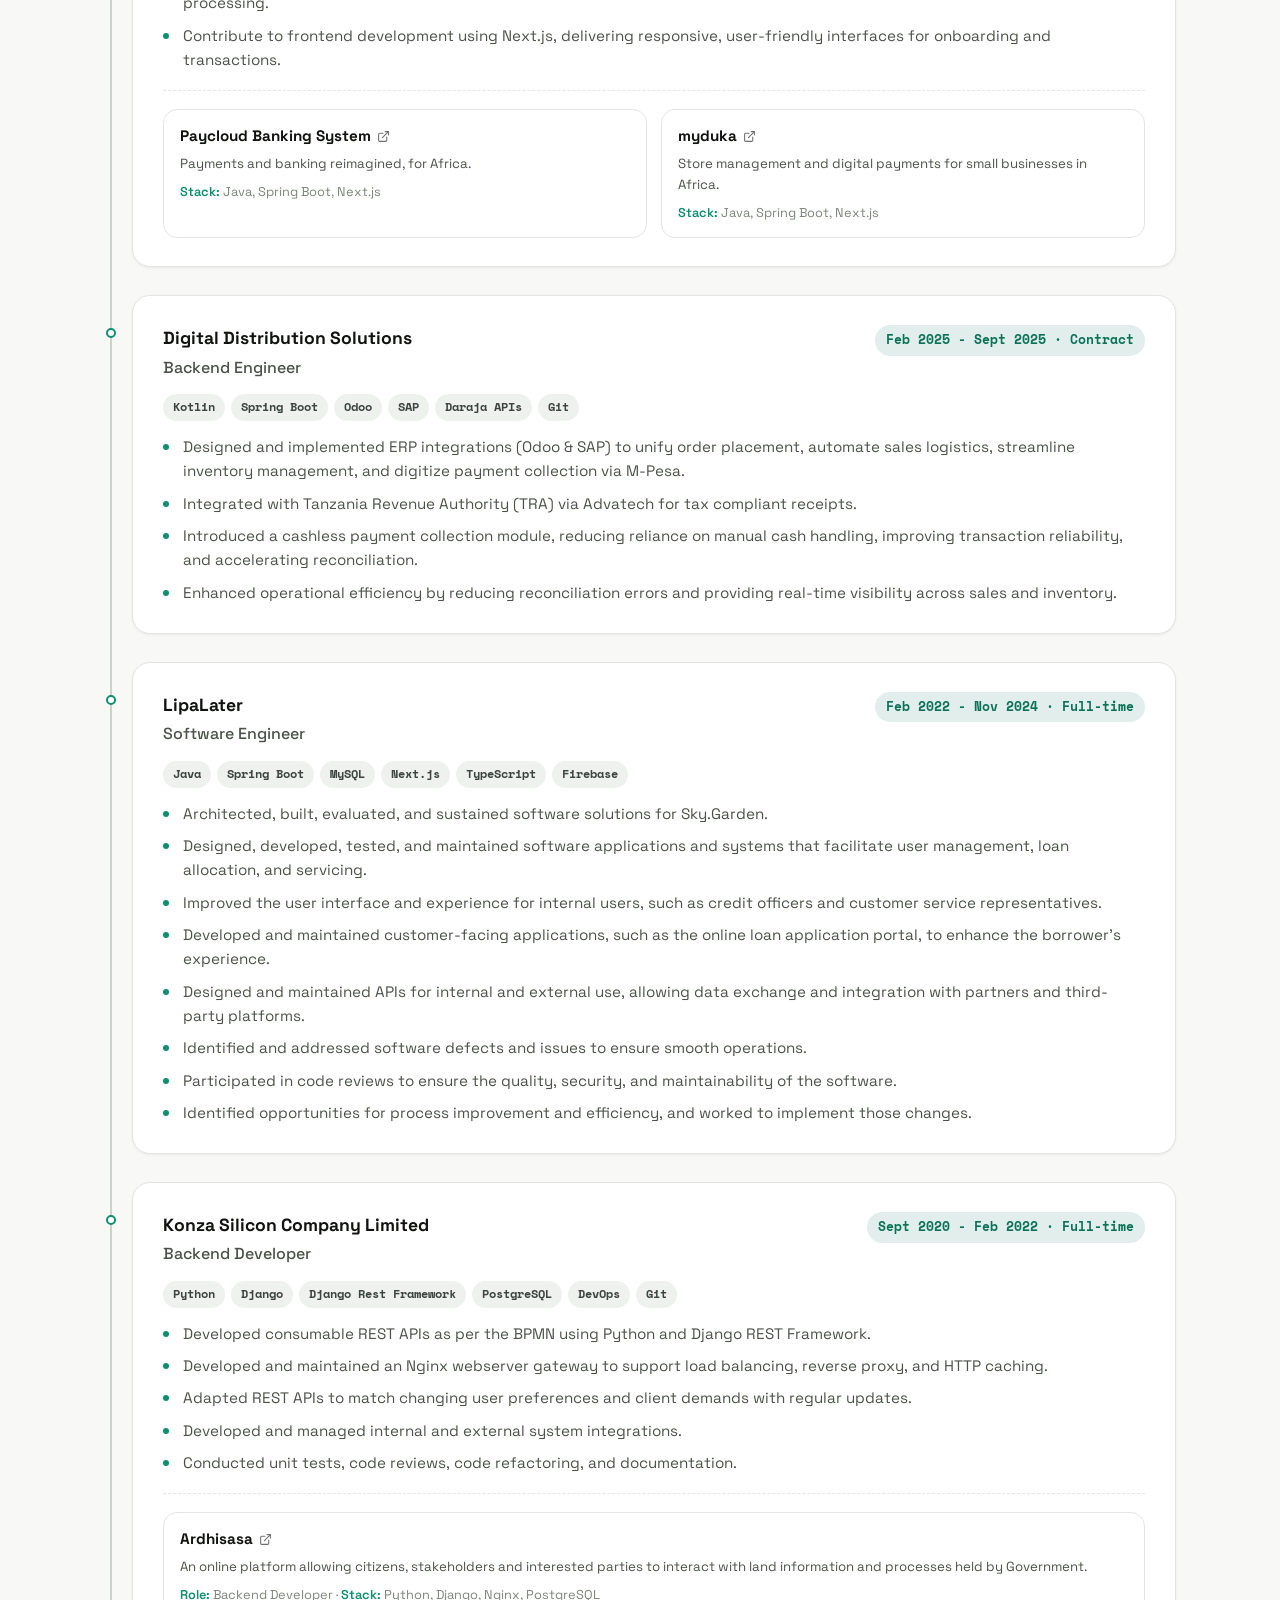
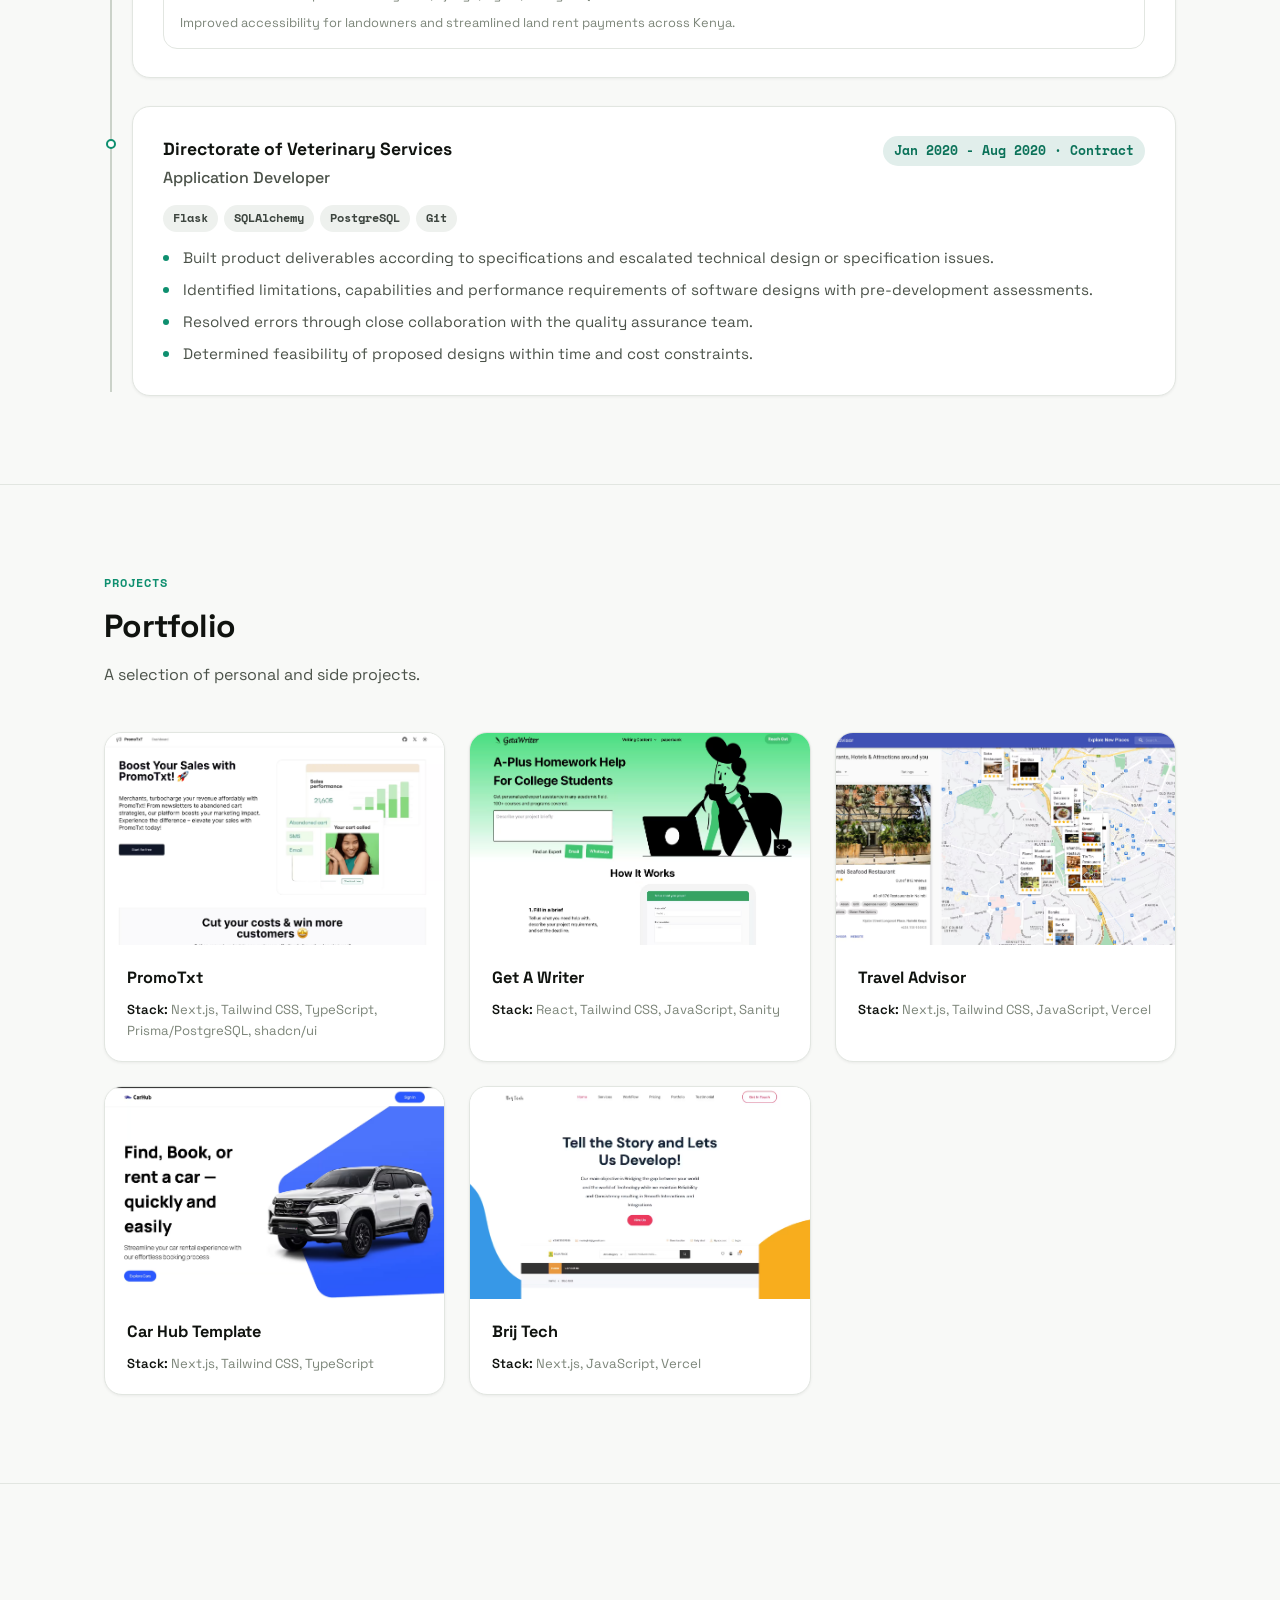
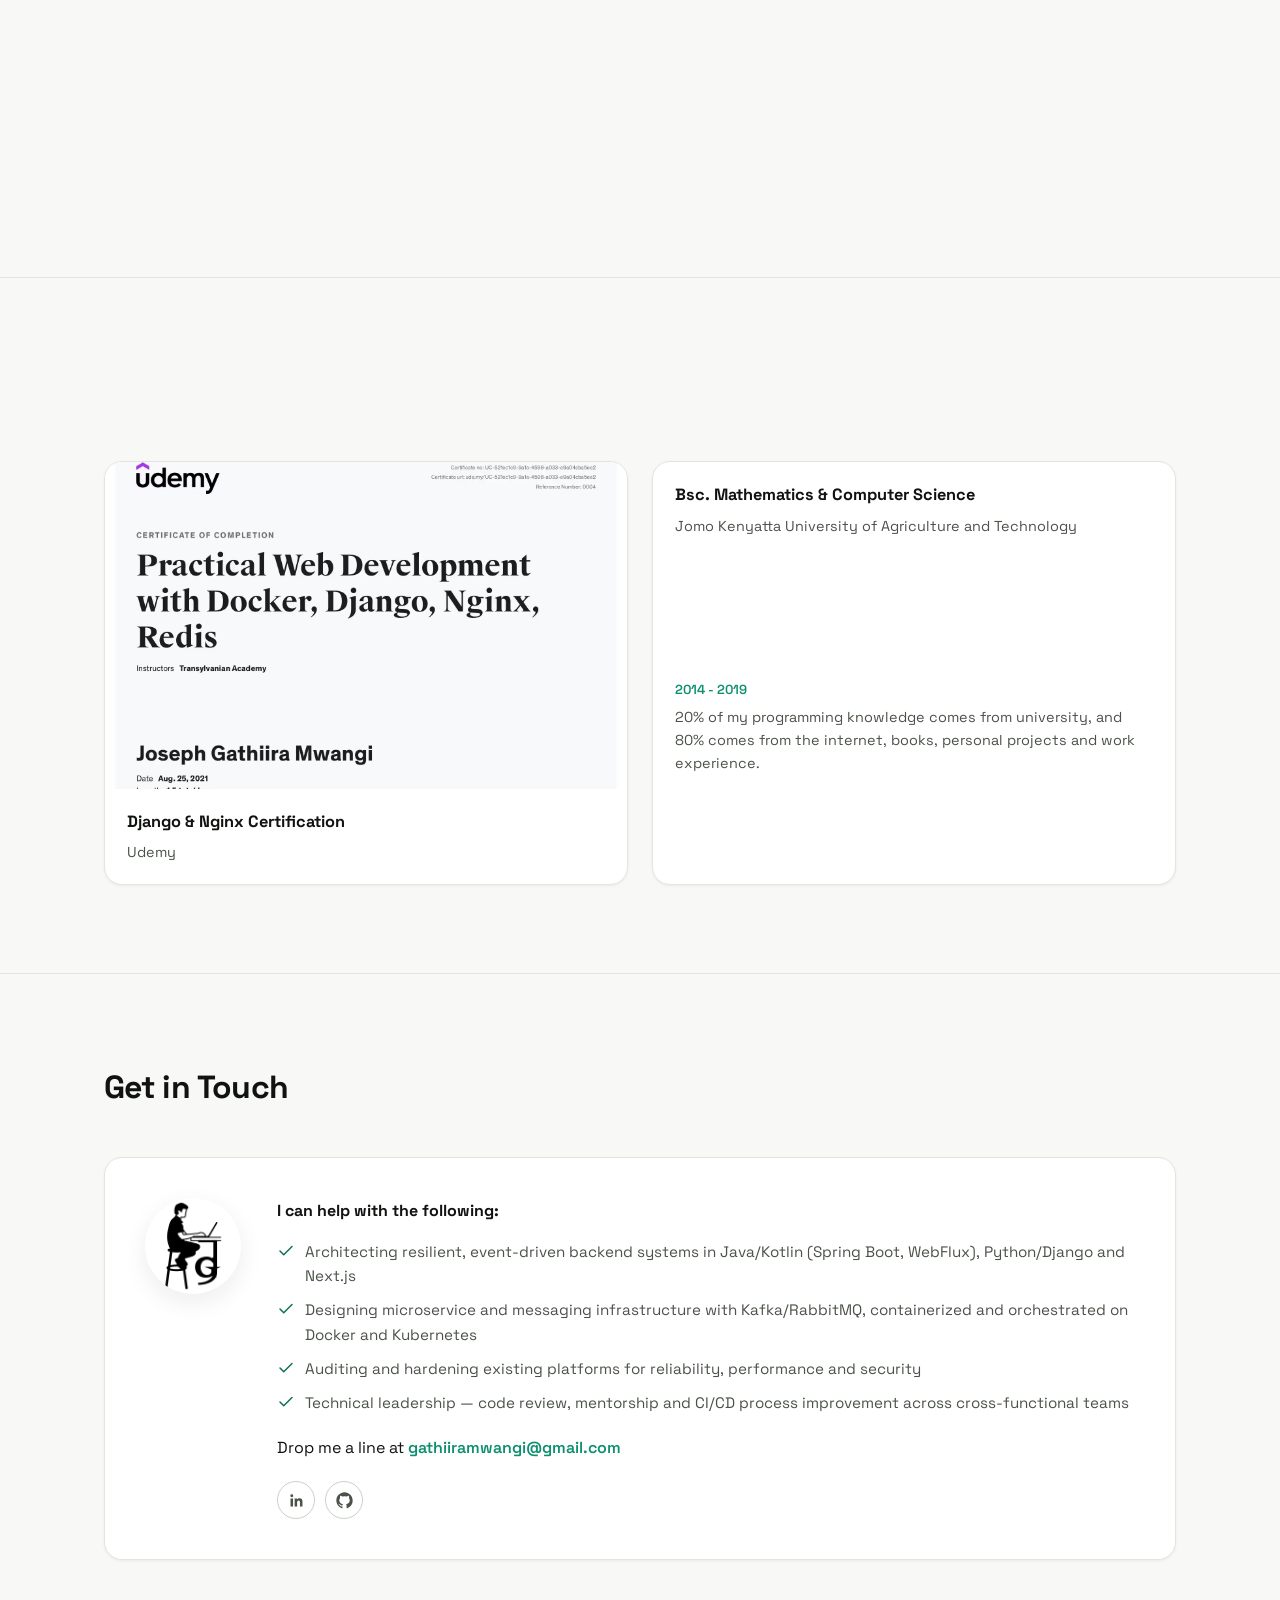
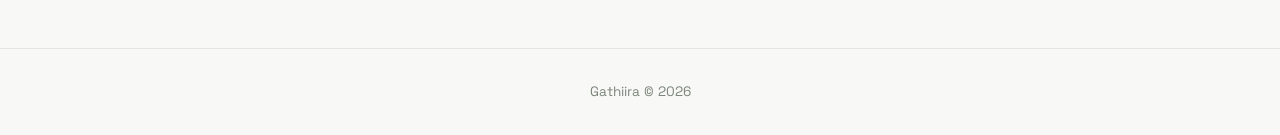
==== commit b04b3369: "fix: anime" ====
--- a/index.html
+++ b/index.html
@@ -134,18 +134,18 @@
                         <img class="hero-activity-graph" src="images/activity-graph.svg" alt="Weekly GitHub contribution activity over the last 12 months" loading="lazy">
                         <div class="hero-badges">
                             <div class="hero-badge" title="Pair Extraordinaire ×2">
-                                <img src="images/acievement-pair-extraordinaire-bronze.png" alt="Pair Extraordinaire GitHub achievement badge" loading="lazy">
+                                <img class="badge-pair" src="images/acievement-pair-extraordinaire-bronze.png" alt="Pair Extraordinaire GitHub achievement badge" loading="lazy">
                                 <span class="hero-badge-count">×2</span>
                             </div>
                             <div class="hero-badge" title="Pull Shark ×4">
-                                <img src="images/achievement-pull-shark-gold.png" alt="Pull Shark GitHub achievement badge" loading="lazy">
+                                <img class="badge-shark" src="images/achievement-pull-shark-gold.png" alt="Pull Shark GitHub achievement badge" loading="lazy">
                                 <span class="hero-badge-count">×4</span>
                             </div>
                             <div class="hero-badge" title="YOLO">
-                                <img src="images/achievement-yolo-default.png" alt="YOLO GitHub achievement badge" loading="lazy">
+                                <img class="badge-yolo" src="images/achievement-yolo-default.png" alt="YOLO GitHub achievement badge" loading="lazy">
                             </div>
                             <div class="hero-badge" title="Quickdraw">
-                                <img src="images/achievement-quickdraw-default--light-medium.png" alt="Quickdraw GitHub achievement badge" loading="lazy">
+                                <img class="badge-quickdraw" src="images/achievement-quickdraw-default--light-medium.png" alt="Quickdraw GitHub achievement badge" loading="lazy">
                             </div>
                         </div>
                     </div>
--- a/css/portfolio.css
+++ b/css/portfolio.css
@@ -267,6 +267,16 @@
   margin-top: 6px;
   clip-path: inset(0 100% 0 0);
   transition: clip-path 900ms cubic-bezier(0.16, 1, 0.3, 1);
+  transform-origin: 50% 100%;
+  animation: graph-tug 8s ease-in-out infinite;
+  animation-delay: 2s;
+}
+@keyframes graph-tug {
+  0%, 85% { transform: scaleY(1) scaleX(1); }
+  90% { transform: scaleY(1.32) scaleX(0.94); }
+  93% { transform: scaleY(0.9) scaleX(1.03); }
+  96% { transform: scaleY(1.06) scaleX(0.98); }
+  100% { transform: scaleY(1) scaleX(1); }
 }
 .hero-activity-graph.in-view {
   clip-path: inset(0 0 0 0);
@@ -291,6 +301,49 @@
   height: 100%;
   display: block;
   pointer-events: none;
+}
+.badge-pair {
+  animation: pair-nod 8s ease-in-out infinite;
+  animation-delay: 3.4s;
+}
+@keyframes pair-nod {
+  0%, 85% { transform: rotate(0deg); }
+  88% { transform: rotate(-10deg); }
+  91% { transform: rotate(8deg); }
+  94% { transform: rotate(-6deg); }
+  97% { transform: rotate(3deg); }
+  100% { transform: rotate(0deg); }
+}
+.badge-shark {
+  animation: shark-lunge 8s ease-in-out infinite;
+  animation-delay: 3.7s;
+}
+@keyframes shark-lunge {
+  0%, 85% { transform: translateX(0) scale(1) rotate(0deg); }
+  88% { transform: translateX(-6px) scale(0.96) rotate(-4deg); }
+  91% { transform: translateX(5px) scale(1.06) rotate(3deg); }
+  94% { transform: translateX(-2px) scale(1) rotate(0deg); }
+  100% { transform: translateX(0) scale(1) rotate(0deg); }
+}
+.badge-yolo {
+  animation: yolo-flip 8s ease-in-out infinite;
+  animation-delay: 4s;
+  transform-origin: 50% 60%;
+}
+@keyframes yolo-flip {
+  0%, 85% { transform: rotate(0deg); }
+  100% { transform: rotate(360deg); }
+}
+.badge-quickdraw {
+  animation: quickdraw-snap 8s ease-out infinite;
+  animation-delay: 4.3s;
+}
+@keyframes quickdraw-snap {
+  0%, 85% { transform: translateX(0) scale(1); }
+  88% { transform: translateX(-4px) scale(1.08); }
+  91% { transform: translateX(3px) scale(1.05); }
+  94% { transform: translateX(-1px) scale(1.01); }
+  100% { transform: translateX(0) scale(1); }
 }
 .hero-badge-count {
   position: absolute;
@@ -632,7 +685,8 @@
   html { scroll-behavior: auto; }
   .reveal { opacity: 1; transform: none; transition: none; }
   .eyebrow .dot::after { animation: none; opacity: 0; }
-  .hero-activity-graph { clip-path: inset(0 0 0 0); transition: none; }
+  .hero-activity-graph { clip-path: inset(0 0 0 0); transition: none; animation: none; }
+  .badge-yolo, .badge-quickdraw, .badge-pair, .badge-shark { animation: none; }
   * { animation-duration: 0.001ms !important; transition-duration: 0.001ms !important; }
 }
 
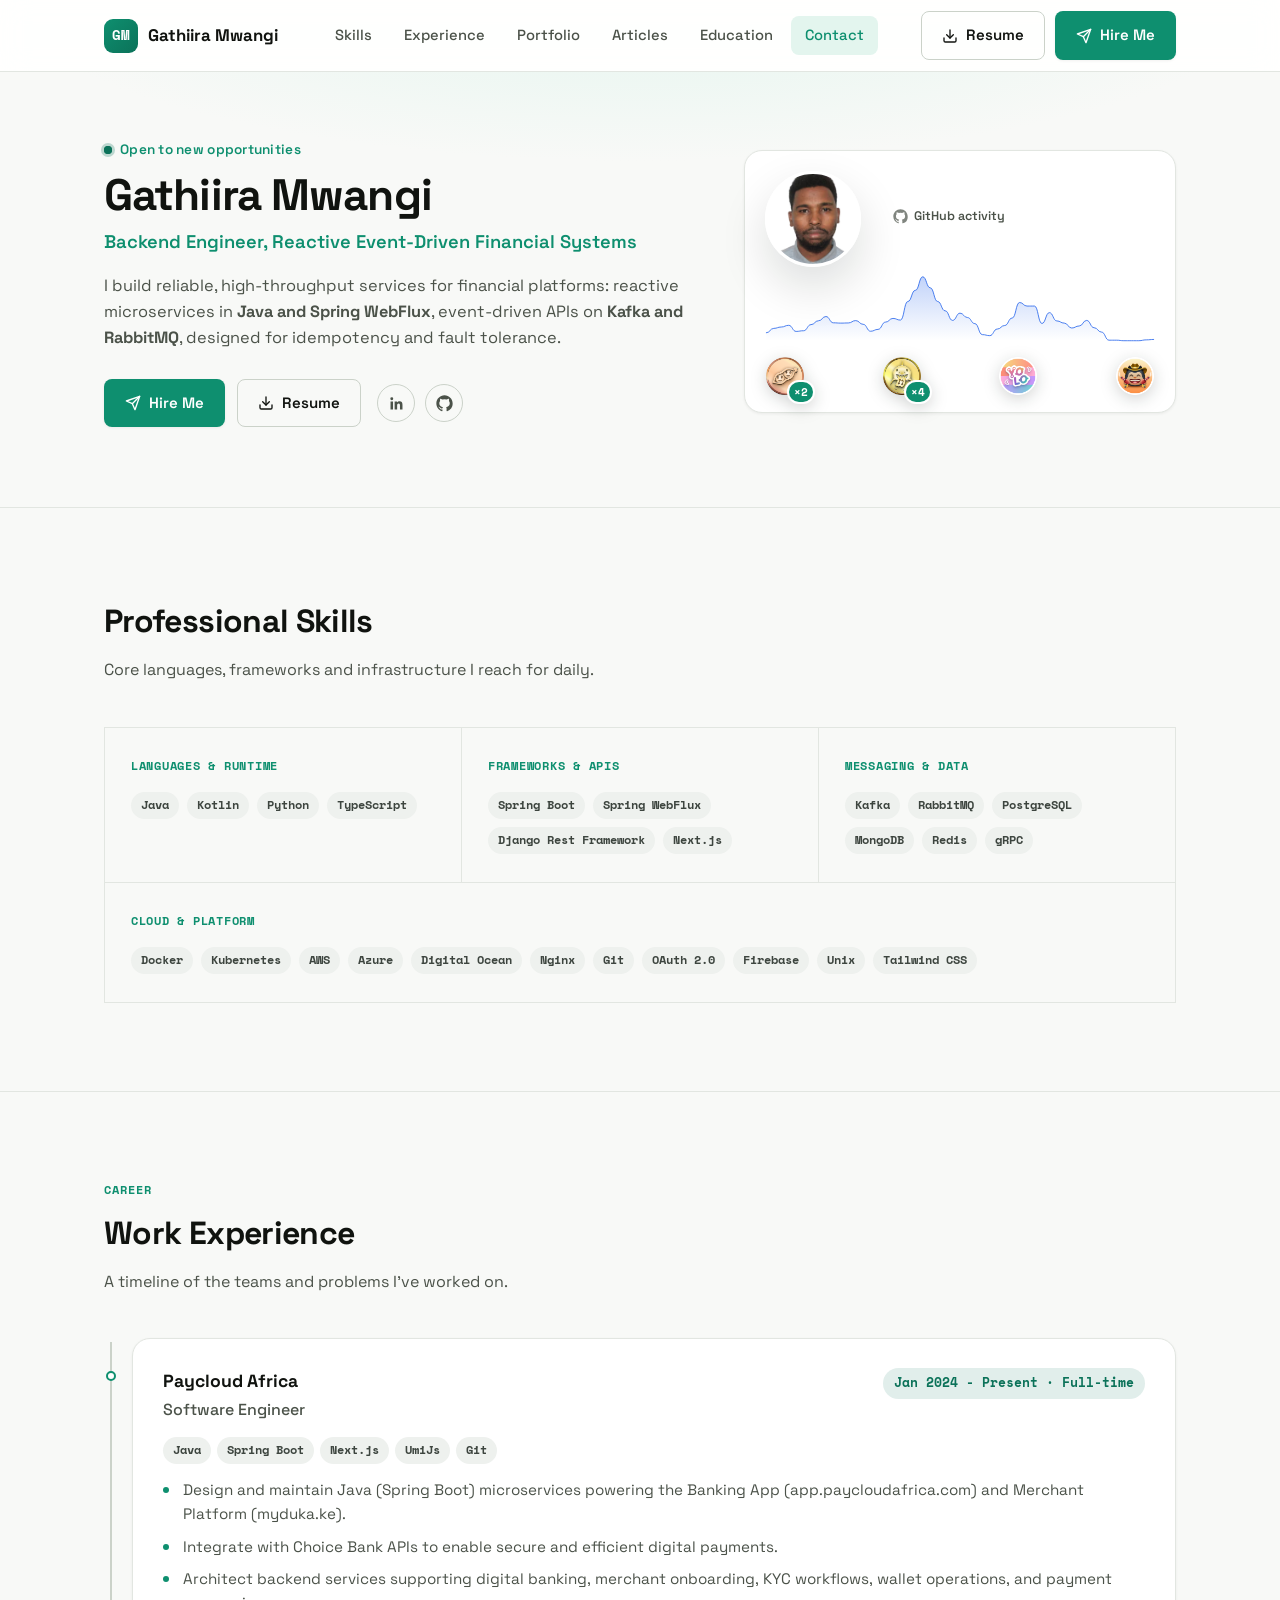
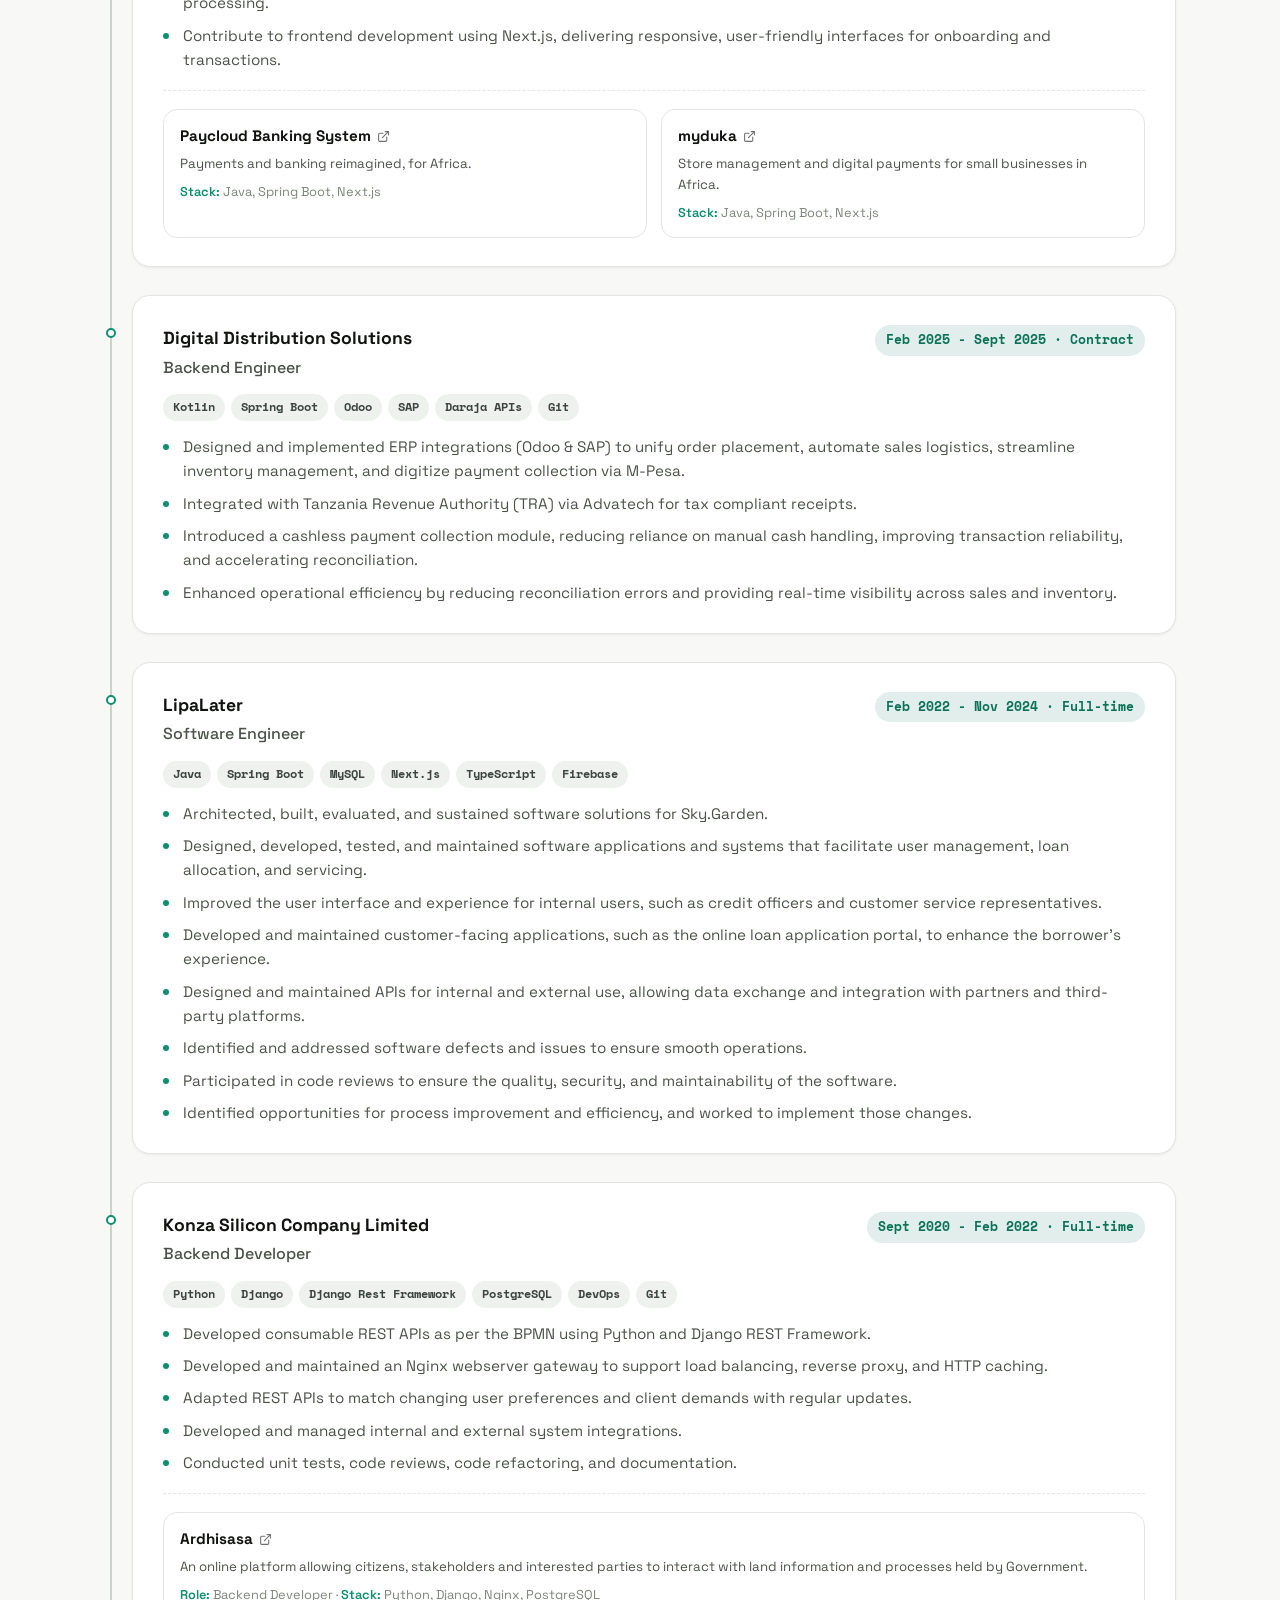
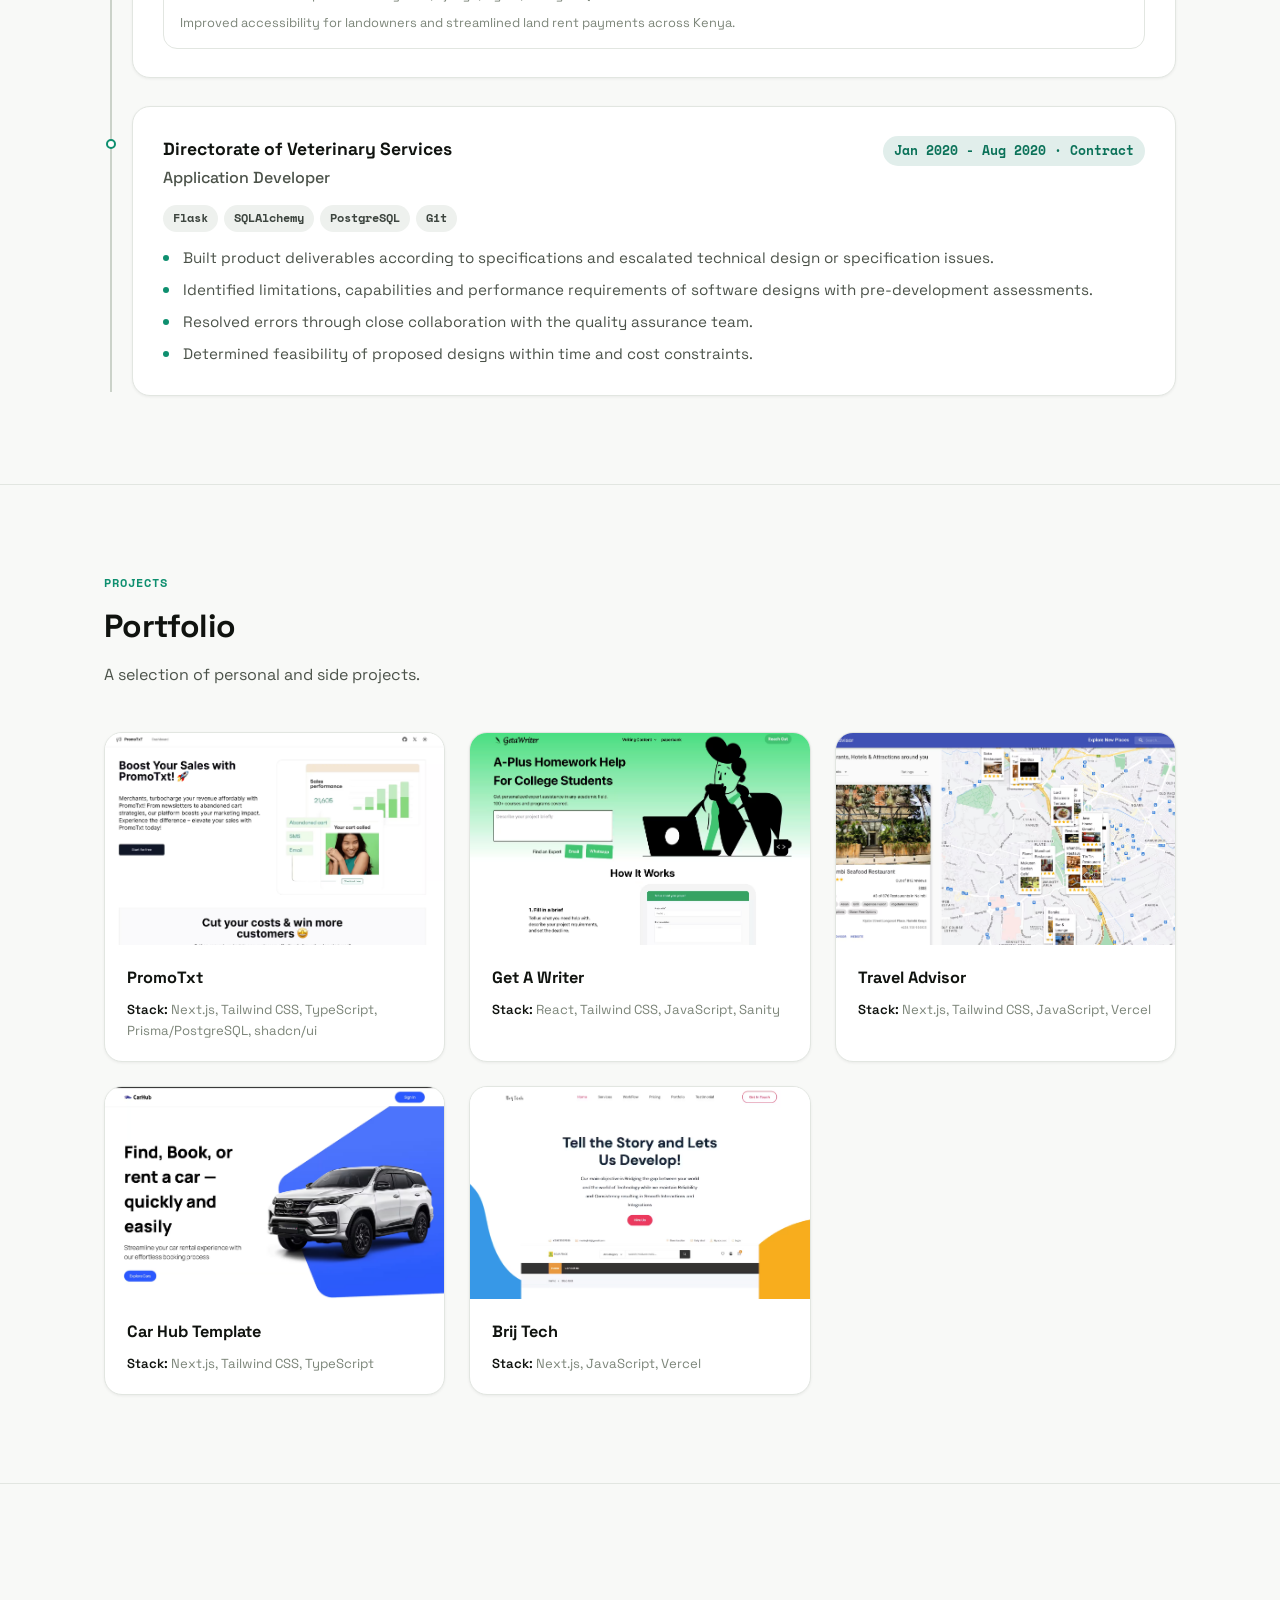
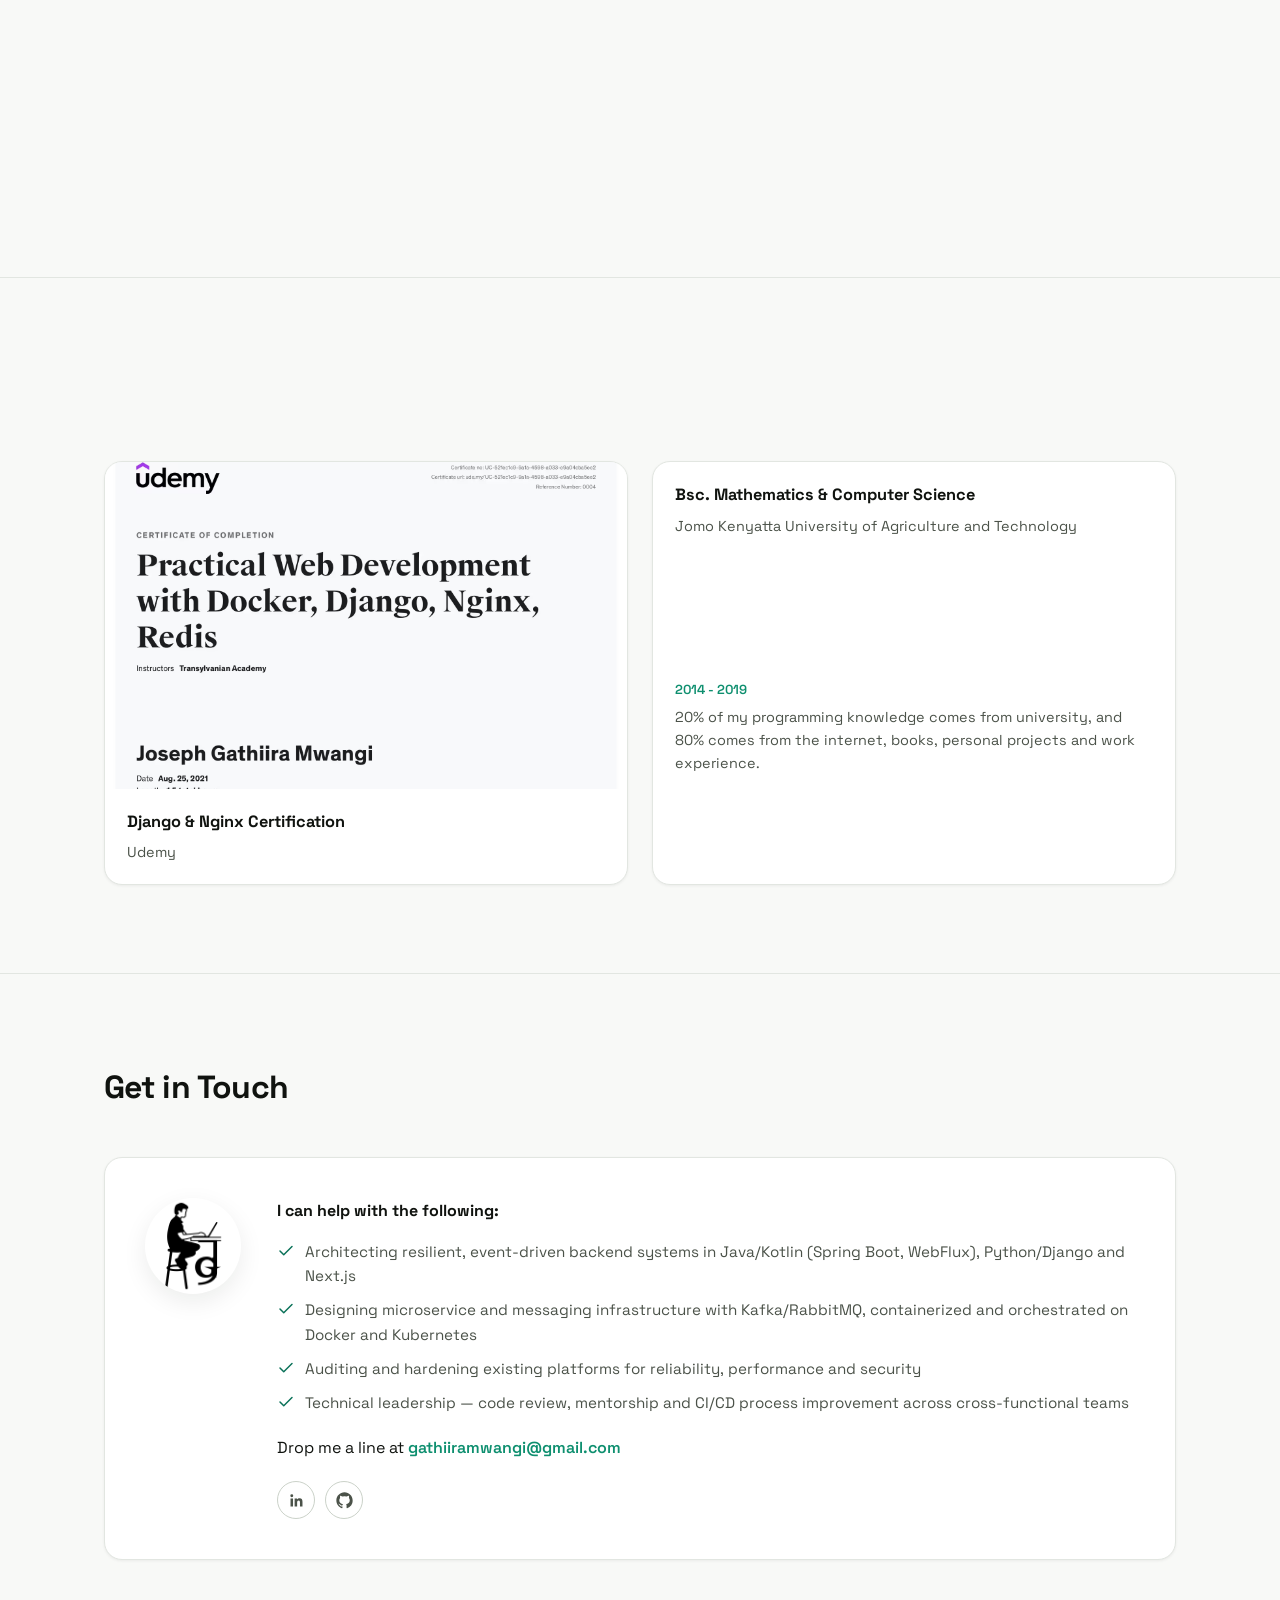
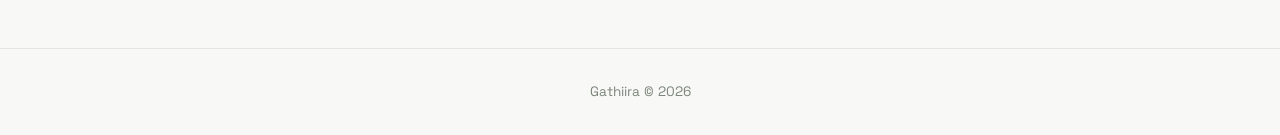
==== commit a01b94a4: "fix: cron" ====
--- a/index.html
+++ b/index.html
@@ -41,6 +41,8 @@
 </head>
 
 <body>
+    <div class="cursor-dot" aria-hidden="true"></div>
+    <div class="cursor-ring" aria-hidden="true"></div>
     <svg class="icon-defs" aria-hidden="true" style="display:none">
         <symbol id="icon-linkedin" viewBox="0 0 24 24"><path d="M20.45 20.45h-3.55v-5.57c0-1.33-.02-3.03-1.85-3.03-1.86 0-2.15 1.45-2.15 2.94v5.66H9.35V9h3.41v1.56h.05c.47-.9 1.63-1.85 3.36-1.85 3.6 0 4.27 2.37 4.27 5.45v6.29zM5.34 7.43a2.06 2.06 0 1 1 0-4.12 2.06 2.06 0 0 1 0 4.12zM7.12 20.45H3.56V9h3.56v11.45z"/></symbol>
         <symbol id="icon-github" viewBox="0 0 24 24"><path d="M12 .5C5.65.5.5 5.65.5 12c0 5.08 3.29 9.39 7.86 10.91.57.1.78-.25.78-.55 0-.27-.01-1-.02-1.96-3.2.7-3.88-1.54-3.88-1.54-.52-1.33-1.28-1.69-1.28-1.69-1.05-.72.08-.7.08-.7 1.16.08 1.77 1.19 1.77 1.19 1.03 1.77 2.7 1.26 3.36.96.1-.75.4-1.26.73-1.55-2.55-.29-5.23-1.28-5.23-5.68 0-1.26.45-2.28 1.19-3.09-.12-.29-.52-1.46.11-3.05 0 0 .97-.31 3.18 1.18a11.05 11.05 0 0 1 5.79 0c2.2-1.49 3.17-1.18 3.17-1.18.64 1.59.24 2.76.12 3.05.74.81 1.18 1.83 1.18 3.09 0 4.41-2.69 5.38-5.25 5.67.41.36.78 1.06.78 2.14 0 1.55-.01 2.79-.01 3.17 0 .3.2.66.79.55A10.52 10.52 0 0 0 23.5 12C23.5 5.65 18.35.5 12 .5z"/></symbol>
--- a/css/portfolio.css
+++ b/css/portfolio.css
@@ -677,6 +677,39 @@
 .back-to-top:hover { background: var(--accent-dark); }
 .back-to-top svg { width: 18px; height: 18px; }
 
+/* ---------- Creative cursor ---------- */
+.cursor-dot, .cursor-ring {
+  display: none;
+  position: fixed;
+  top: 0;
+  left: 0;
+  border-radius: 50%;
+  pointer-events: none;
+  z-index: 999;
+  transform: translate3d(-50%, -50%, 0);
+}
+.cursor-active .cursor-dot, .cursor-active .cursor-ring { display: block; }
+.cursor-active { cursor: none; }
+.cursor-active a, .cursor-active button, .cursor-active .btn { cursor: none; }
+.cursor-dot {
+  width: 6px;
+  height: 6px;
+  margin: -3px 0 0 -3px;
+  background: var(--accent);
+}
+.cursor-ring {
+  width: 32px;
+  height: 32px;
+  margin: -16px 0 0 -16px;
+  border: 1px solid var(--accent);
+  opacity: 0.55;
+  transition: opacity 0.2s var(--ease), background 0.2s var(--ease);
+}
+.cursor-ring.is-active {
+  background: color-mix(in srgb, var(--accent) 12%, transparent);
+  opacity: 0.9;
+}
+
 /* ---------- Reveal-on-scroll ---------- */
 .reveal { opacity: 0; transform: translateY(16px); transition: opacity 0.5s var(--ease), transform 0.5s var(--ease); }
 .reveal.in-view { opacity: 1; transform: translateY(0); }
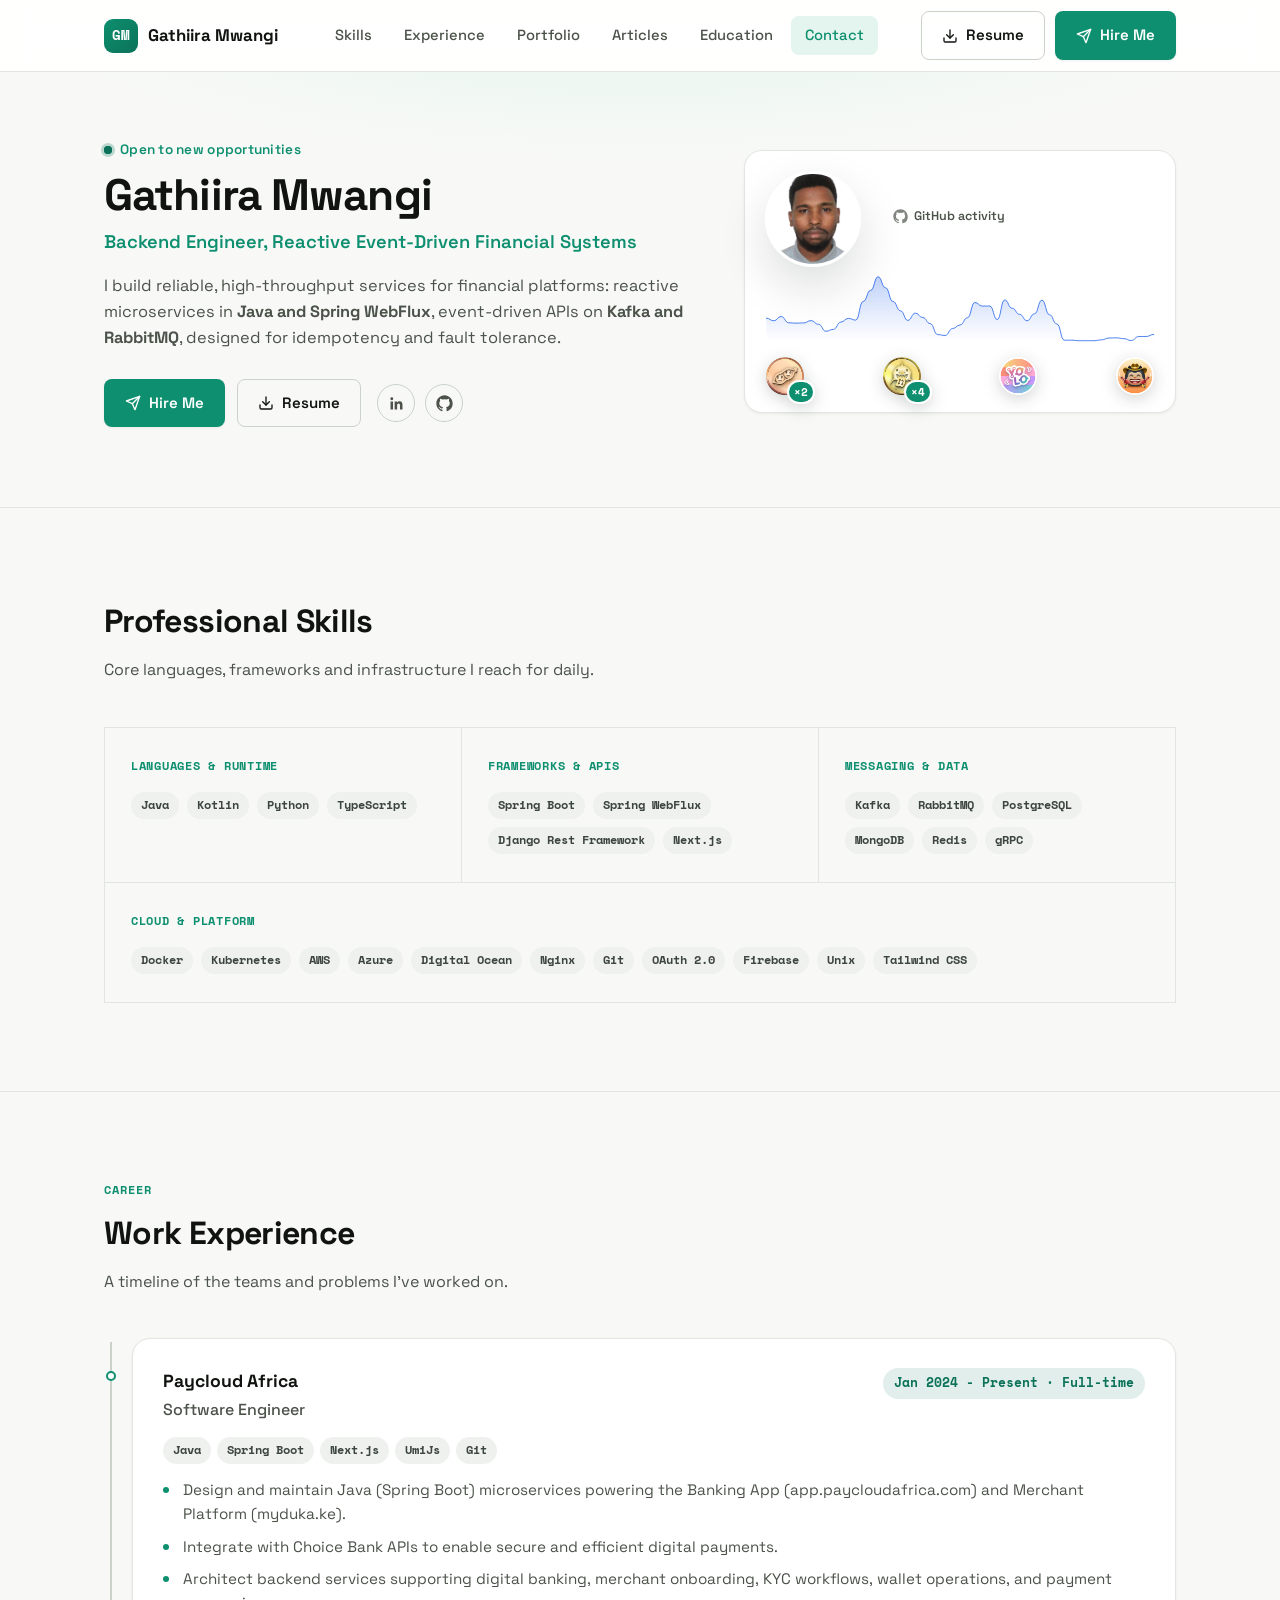
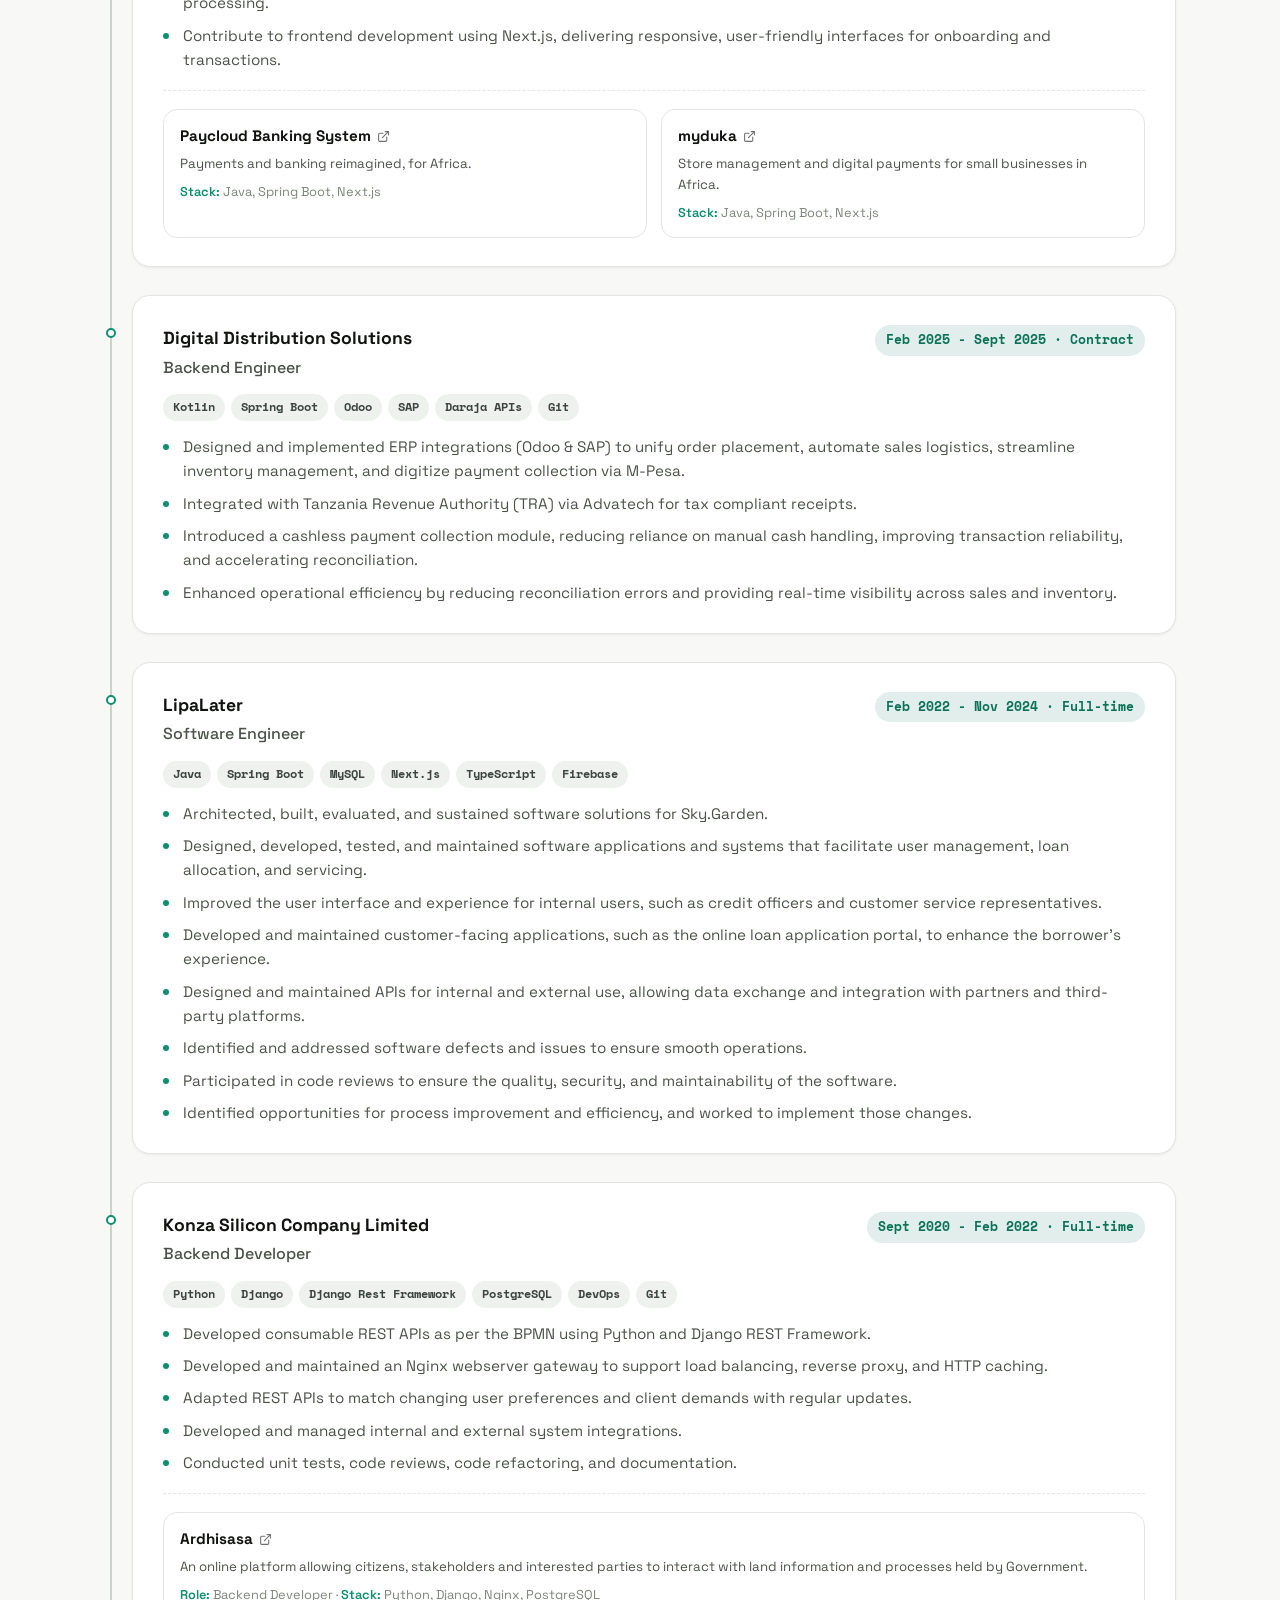
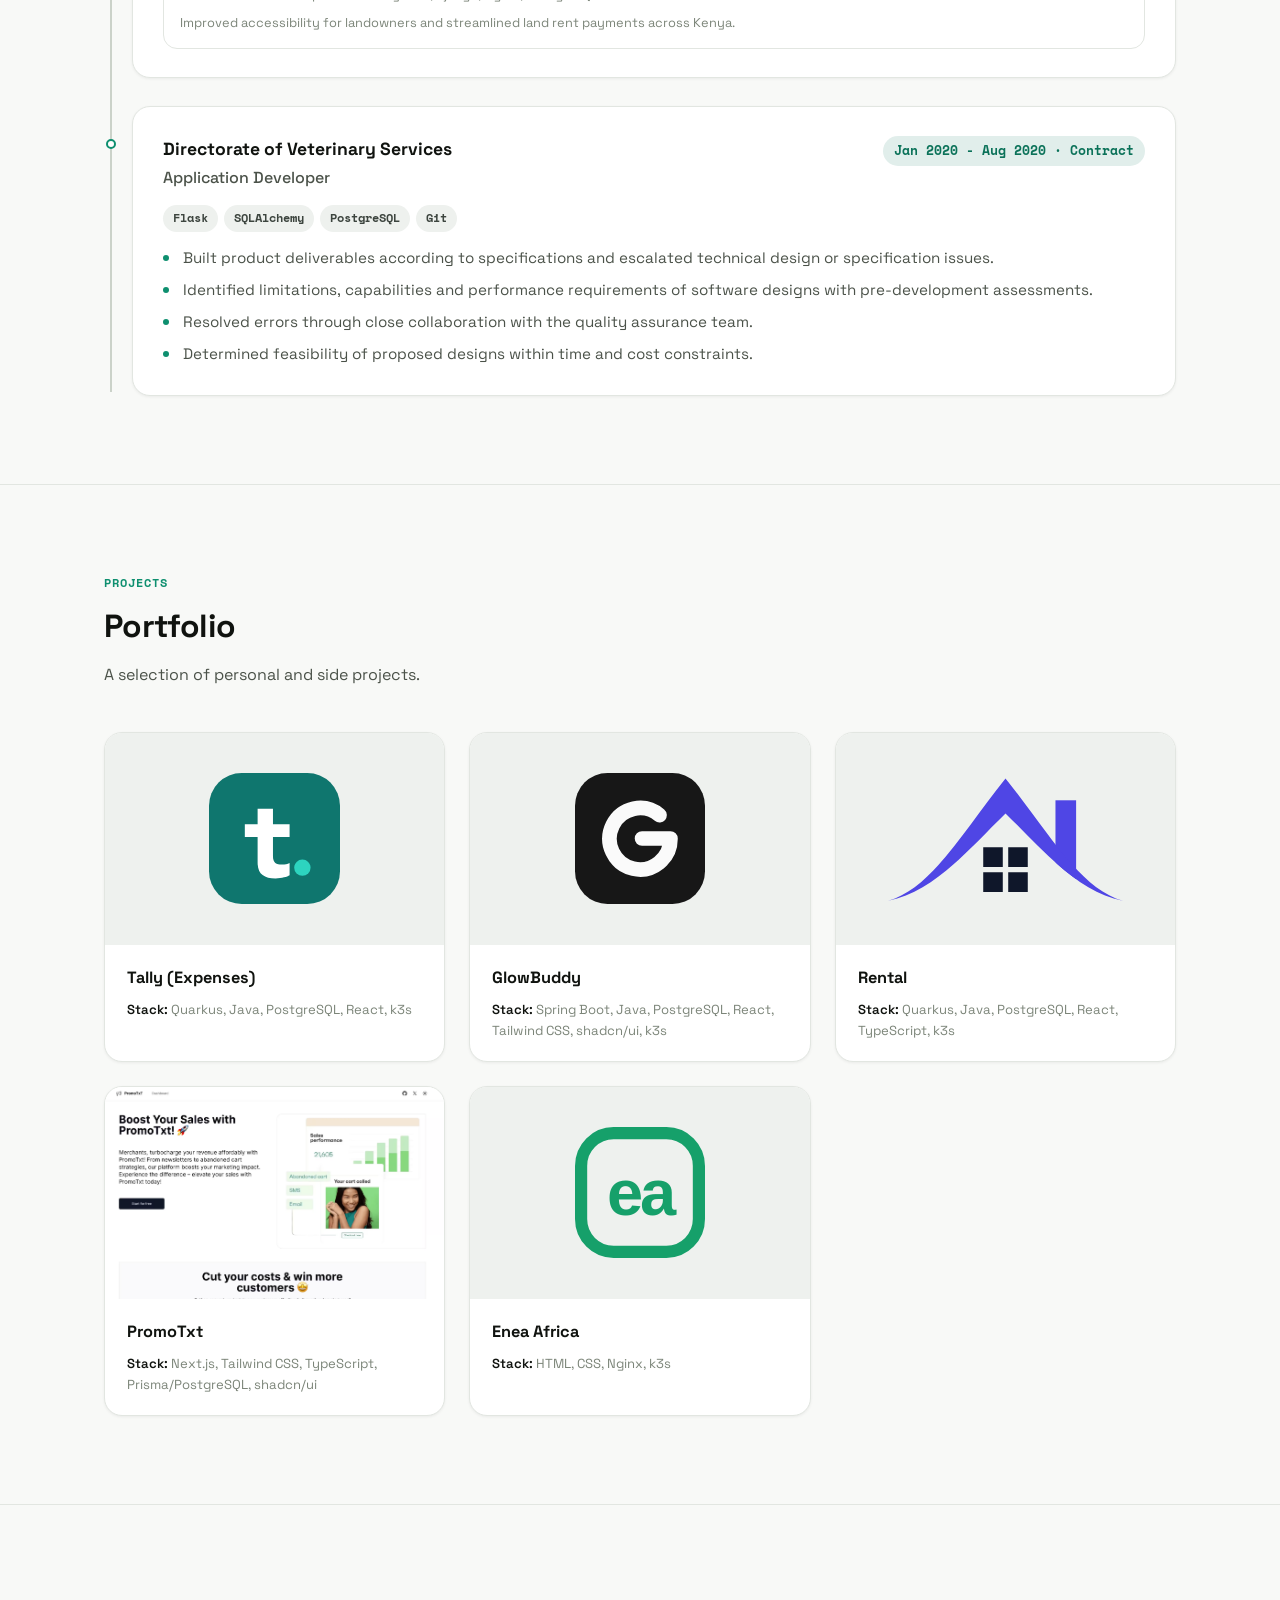
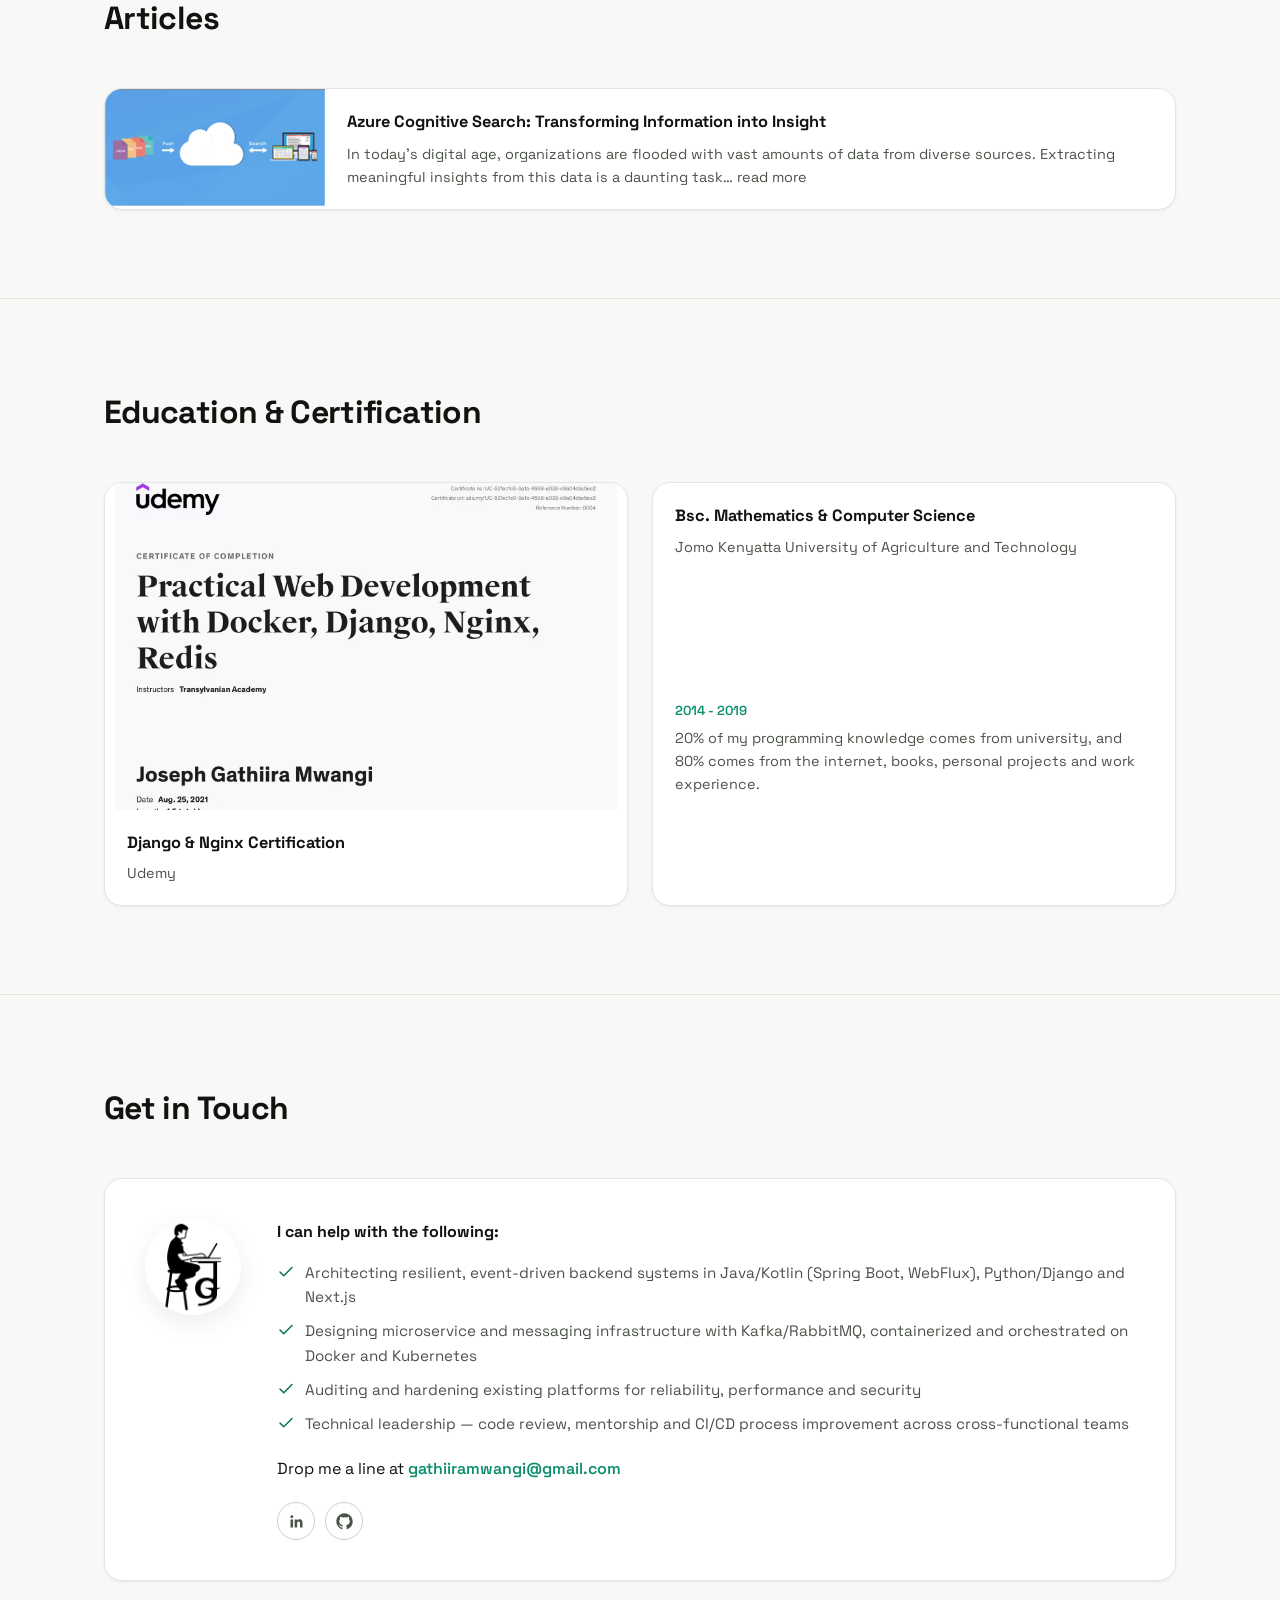
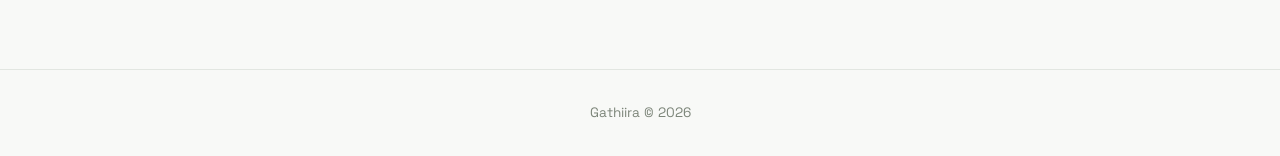
==== commit b13ac963: "fix: portfolio" ====
--- a/index.html
+++ b/index.html
@@ -386,6 +386,36 @@
 
                 <div class="cards-grid reveal">
                     <article class="card">
+                        <a class="card-link-block" href="https://tally.enea.africa" target="_blank" rel="noopener noreferrer">
+                            <div class="card-media card-media--logo"><img src="images/tally.svg" alt="Tally expense tracker logo" loading="lazy"></div>
+                        </a>
+                        <div class="card-body">
+                            <div class="card-title"><a href="https://tally.enea.africa" target="_blank" rel="noopener noreferrer">Tally (Expenses)</a></div>
+                            <div class="card-stack"><b>Stack:</b> Quarkus, Java, PostgreSQL, React, k3s</div>
+                        </div>
+                    </article>
+
+                    <article class="card">
+                        <a class="card-link-block" href="https://glow.enea.africa" target="_blank" rel="noopener noreferrer">
+                            <div class="card-media card-media--logo"><img src="images/glow.svg" alt="GlowBuddy logo" loading="lazy"></div>
+                        </a>
+                        <div class="card-body">
+                            <div class="card-title"><a href="https://glow.enea.africa" target="_blank" rel="noopener noreferrer">GlowBuddy</a></div>
+                            <div class="card-stack"><b>Stack:</b> Spring Boot, Java, PostgreSQL, React, Tailwind CSS, shadcn/ui, k3s</div>
+                        </div>
+                    </article>
+
+                    <article class="card">
+                        <a class="card-link-block" href="https://rental.enea.africa" target="_blank" rel="noopener noreferrer">
+                            <div class="card-media card-media--logo"><img src="images/rental.svg" alt="Rental logo" loading="lazy"></div>
+                        </a>
+                        <div class="card-body">
+                            <div class="card-title"><a href="https://rental.enea.africa" target="_blank" rel="noopener noreferrer">Rental</a></div>
+                            <div class="card-stack"><b>Stack:</b> Quarkus, Java, PostgreSQL, React, TypeScript, k3s</div>
+                        </div>
+                    </article>
+
+                    <article class="card">
                         <a class="card-link-block" href="https://promotxt.vercel.app" target="_blank" rel="noopener noreferrer">
                             <div class="card-media"><img src="images/promotxt.avif" alt="PromoTxt screenshot" loading="lazy"></div>
                         </a>
@@ -396,42 +426,12 @@
                     </article>
 
                     <article class="card">
-                        <a class="card-link-block" href="https://getawriter.vercel.app" target="_blank" rel="noopener noreferrer">
-                            <div class="card-media"><img src="images/getawriter.avif" alt="Get A Writer screenshot" loading="lazy"></div>
-                        </a>
-                        <div class="card-body">
-                            <div class="card-title"><a href="https://getawriter.vercel.app" target="_blank" rel="noopener noreferrer">Get A Writer</a></div>
-                            <div class="card-stack"><b>Stack:</b> React, Tailwind CSS, JavaScript, Sanity</div>
-                        </div>
-                    </article>
-
-                    <article class="card">
-                        <a class="card-link-block" href="https://raundi.vercel.app" target="_blank" rel="noopener noreferrer">
-                            <div class="card-media"><img src="images/travelAdvisor.avif" alt="Travel Advisor screenshot" loading="lazy"></div>
-                        </a>
-                        <div class="card-body">
-                            <div class="card-title"><a href="https://raundi.vercel.app" target="_blank" rel="noopener noreferrer">Travel Advisor</a></div>
-                            <div class="card-stack"><b>Stack:</b> Next.js, Tailwind CSS, JavaScript, Vercel</div>
-                        </div>
-                    </article>
-
-                    <article class="card">
-                        <a class="card-link-block" href="https://carhub-view.vercel.app" target="_blank" rel="noopener noreferrer">
-                            <div class="card-media"><img src="images/carhub.avif" alt="Car Hub template screenshot" loading="lazy"></div>
-                        </a>
-                        <div class="card-body">
-                            <div class="card-title"><a href="https://carhub-view.vercel.app" target="_blank" rel="noopener noreferrer">Car Hub Template</a></div>
-                            <div class="card-stack"><b>Stack:</b> Next.js, Tailwind CSS, TypeScript</div>
-                        </div>
-                    </article>
-
-                    <article class="card">
-                        <a class="card-link-block" href="https://brijtechke.info" target="_blank" rel="noopener noreferrer">
-                            <div class="card-media"><img src="images/brijtech.avif" alt="Brij Tech screenshot" loading="lazy"></div>
-                        </a>
-                        <div class="card-body">
-                            <div class="card-title"><a href="https://brijtechke.info" target="_blank" rel="noopener noreferrer">Brij Tech</a></div>
-                            <div class="card-stack"><b>Stack:</b> Next.js, JavaScript, Vercel</div>
+                        <a class="card-link-block" href="https://enea.africa" target="_blank" rel="noopener noreferrer">
+                            <div class="card-media card-media--logo"><img src="images/enea.svg" alt="Enea Africa logo" loading="lazy"></div>
+                        </a>
+                        <div class="card-body">
+                            <div class="card-title"><a href="https://enea.africa" target="_blank" rel="noopener noreferrer">Enea Africa</a></div>
+                            <div class="card-stack"><b>Stack:</b> HTML, CSS, Nginx, k3s</div>
                         </div>
                     </article>
                 </div>
--- a/css/portfolio.css
+++ b/css/portfolio.css
@@ -605,6 +605,7 @@
 .card:hover { box-shadow: var(--shadow-lg); transform: translateY(-3px); }
 .card-media { aspect-ratio: 16/10; overflow: hidden; background: var(--tag-bg); }
 .card-media img { width: 100%; height: 100%; object-fit: cover; transition: transform 0.35s var(--ease); }
+.card-media--logo img { object-fit: contain; padding: 12%; }
 .card:hover .card-media img { transform: scale(1.05); }
 
 #article-section .cards-grid { grid-template-columns: 1fr; }
